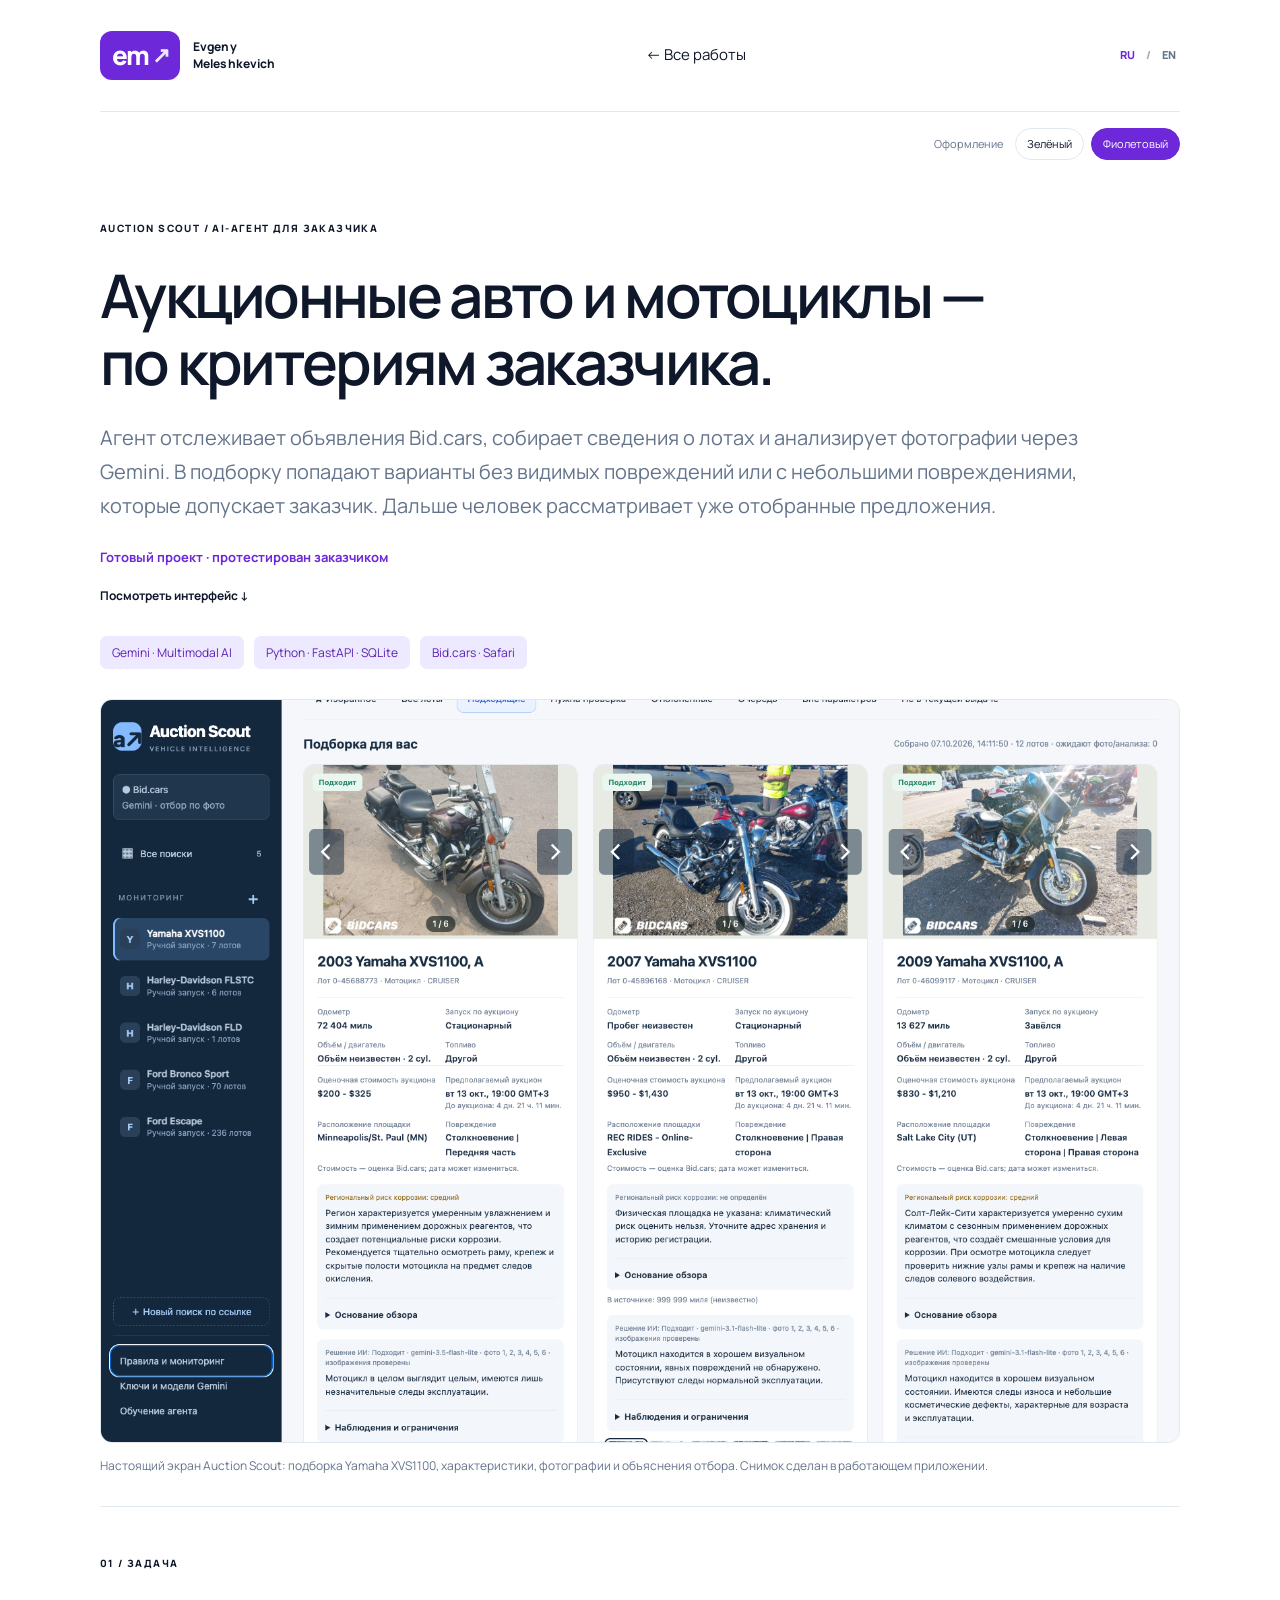
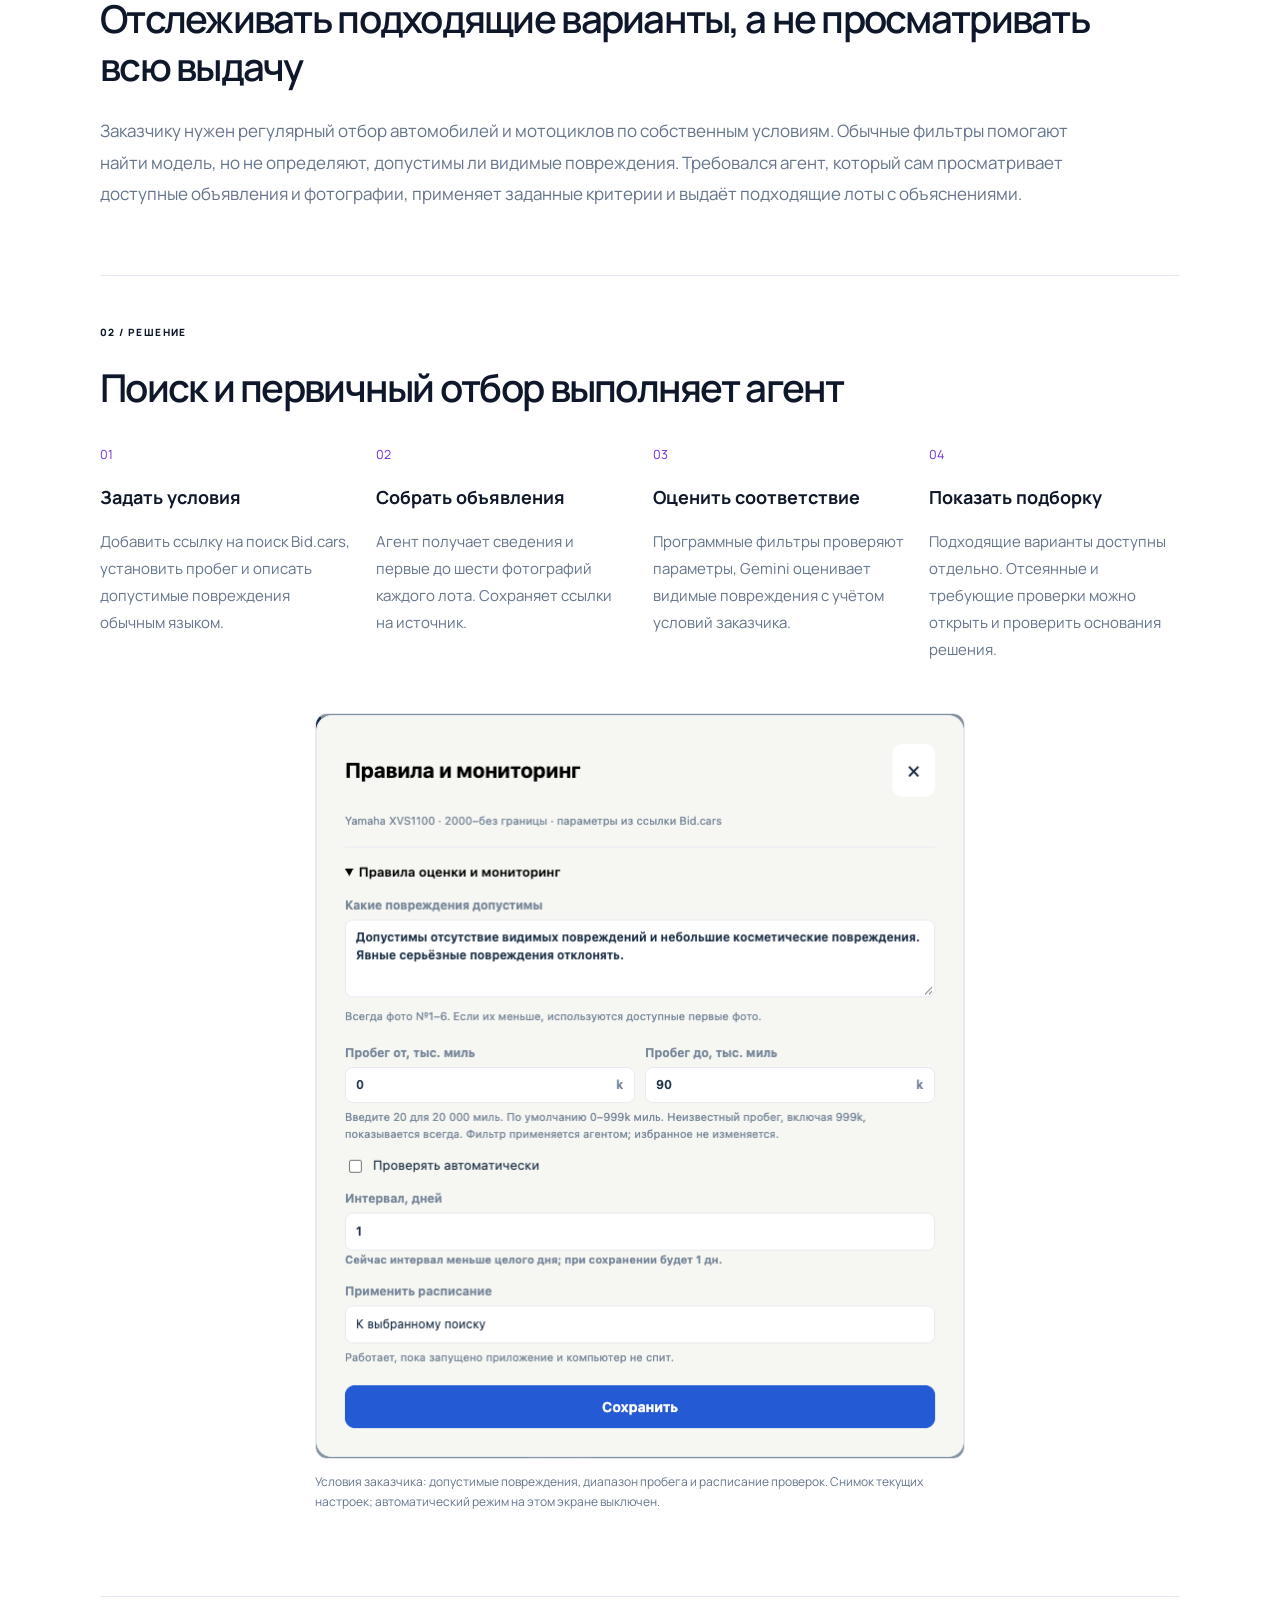
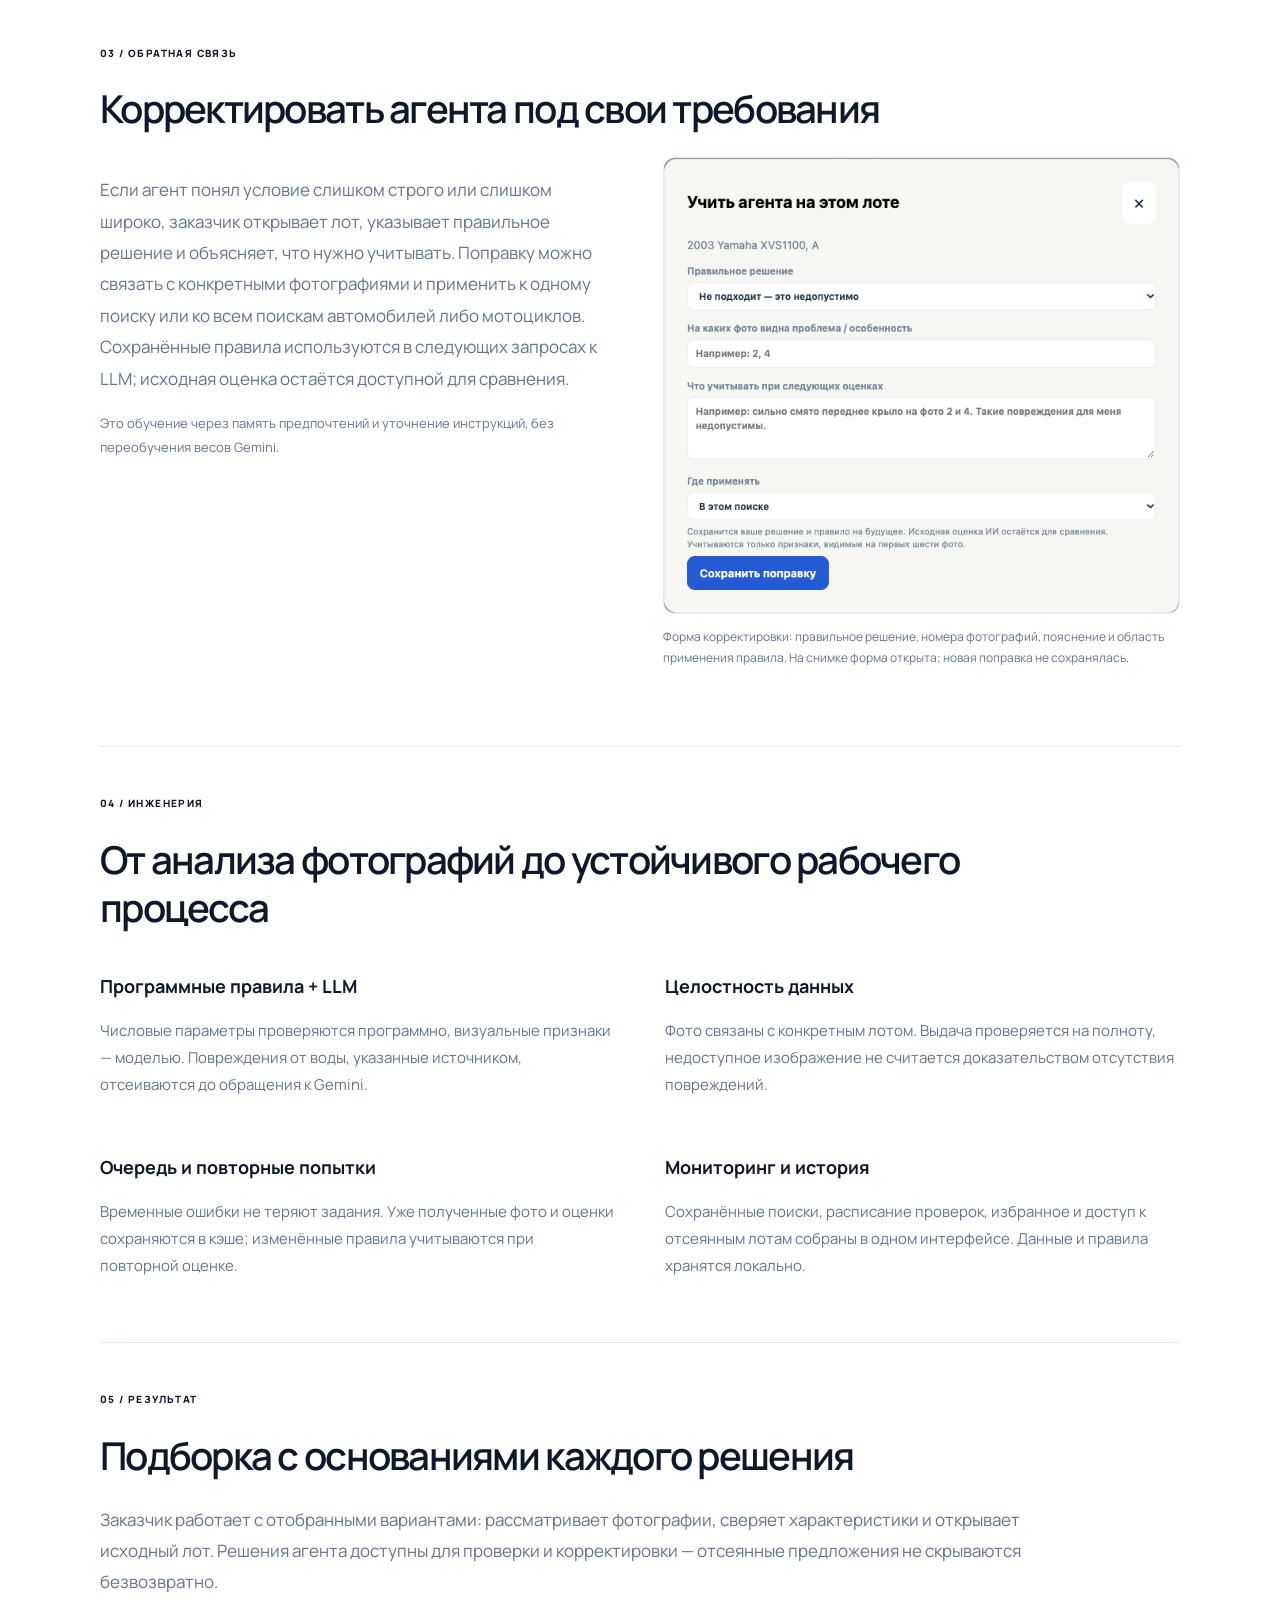
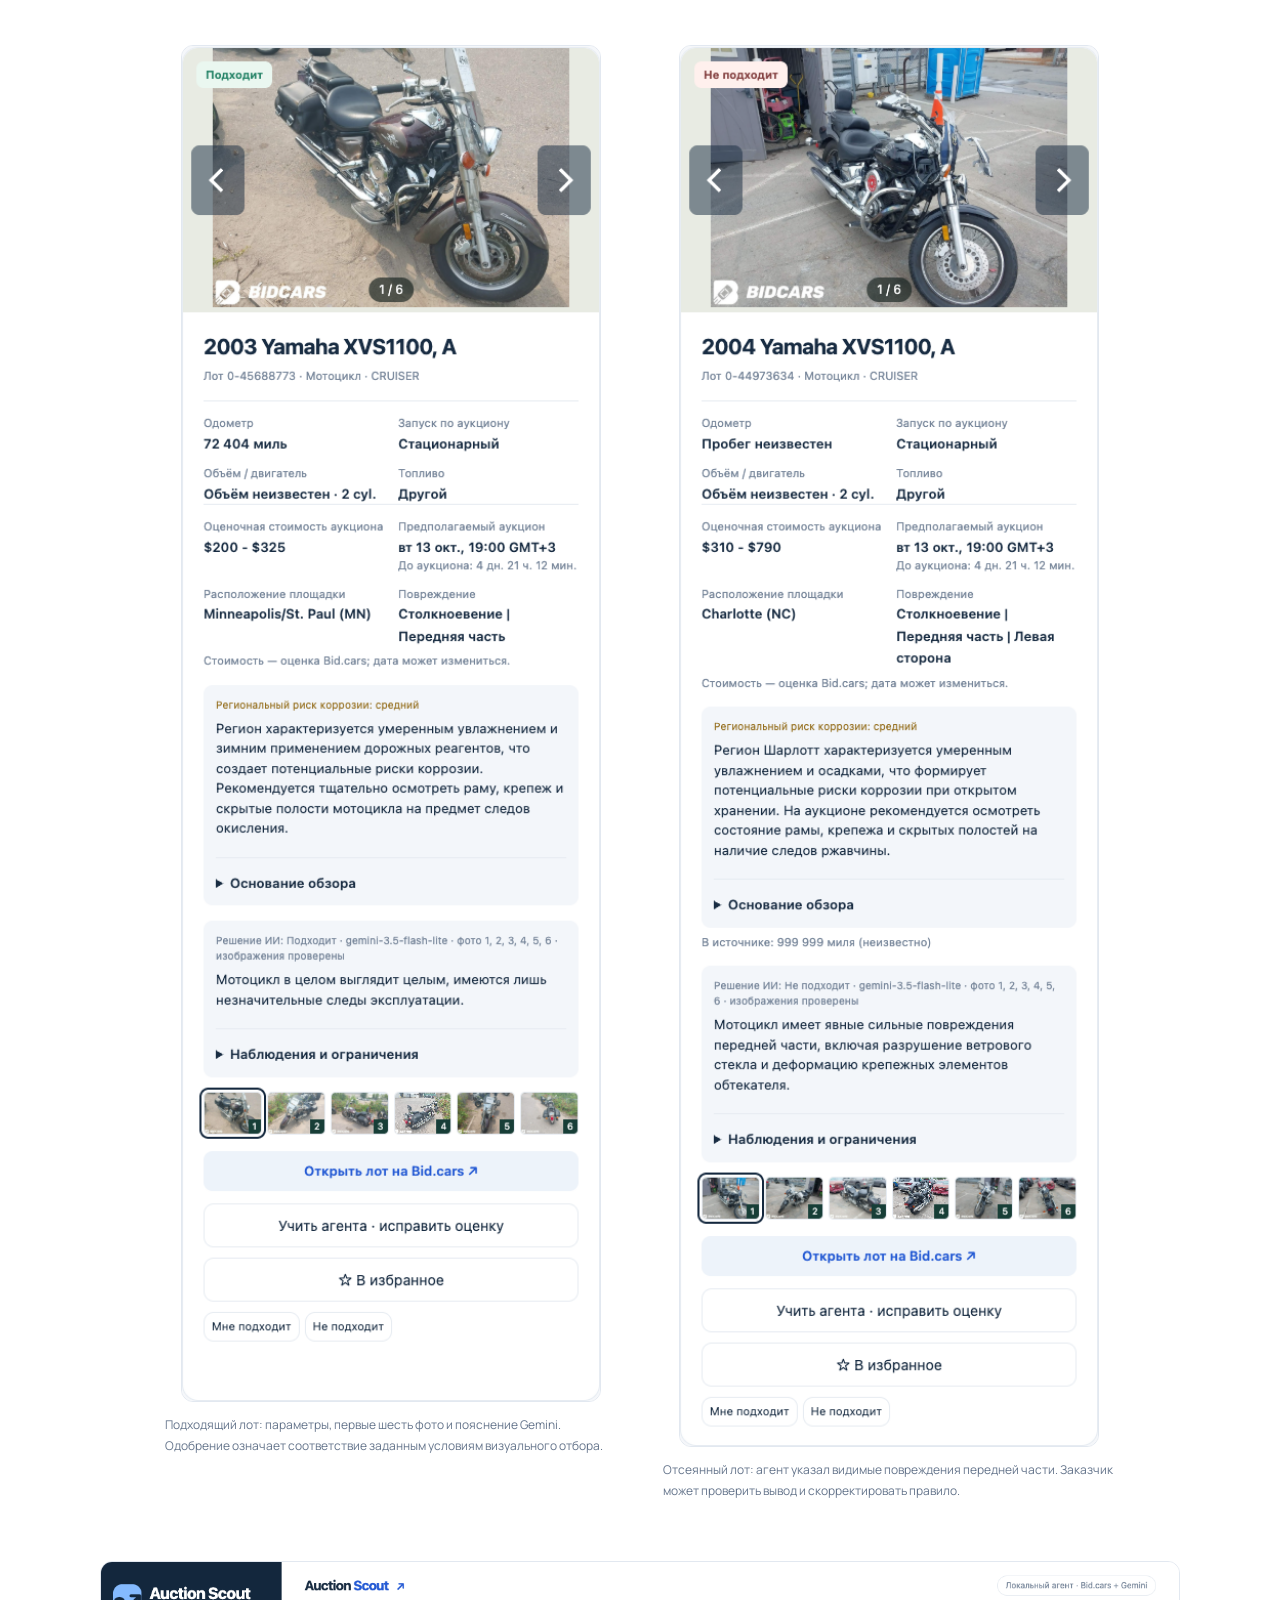
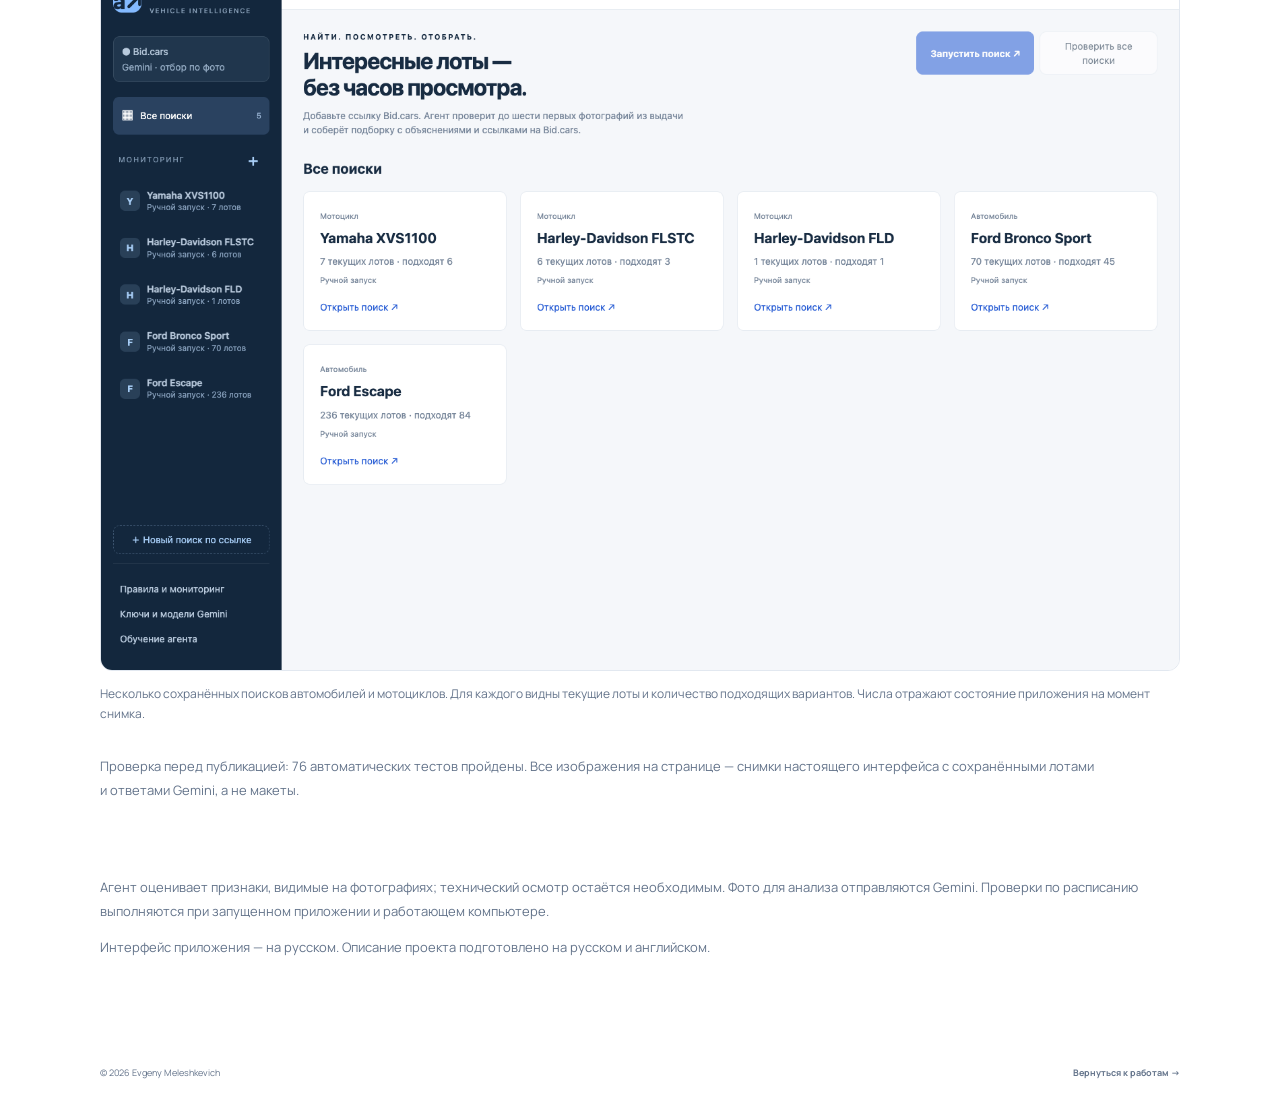
==== work/auction-scout/index.html @ 16633db1 "Add green/violet themes, narrower layout and edge-to-edge case viewer" ====
<!doctype html><html lang="ru"><head><meta charset="utf-8"><meta name="viewport" content="width=device-width,initial-scale=1"><title>Auction Scout — ИИ-отбор аукционных автомобилей</title><meta name="description" content="AI-агент для заказчика: сбор объявлений Bid.cars, отбор автомобилей и мотоциклов по фото и корректировка правил."><link rel="canonical" href="https://evgeny-meleshkevich.github.io/work/auction-scout/"><link rel="icon" href="../../assets/favicon.svg"><link rel="stylesheet" href="../../style.css"><link rel="stylesheet" href="auction.css"><link rel="stylesheet" href="../../image-viewer.css?v=20261010"><script src="auction.js" defer></script><script src="../../image-viewer.js?v=20261010" defer></script><link rel="stylesheet" href="../../themes.css?v=20261010"><script src="../../themes.js?v=20261010"></script></head><body><header class="header"><a class="brand" data-home href="../../#work"><span class="monogram">em<span>↗</span></span><span class="brand-name">Evgeny<br>Meleshkevich</span></a><a data-home data-t="back" href="../../#work">← Все работы</a><div class="languages"><button data-lang="ru" aria-pressed="true">RU</button><span>/</span><button data-lang="en" aria-pressed="false">EN</button></div></header><main class="wrap scout-main"><p class="eyebrow" data-t="kicker">AUCTION SCOUT / AI-АГЕНТ ДЛЯ ЗАКАЗЧИКА</p><h1 class="" data-t="title">Аукционные авто и мотоциклы — <br>по критериям заказчика.</h1><p class="scout-intro" data-t="intro">Агент отслеживает объявления Bid.cars, собирает сведения о лотах и анализирует фотографии через Gemini. В подборку попадают варианты без видимых повреждений или с небольшими повреждениями, которые допускает заказчик. Дальше человек рассматривает уже отобранные предложения.</p><p class="project-status" data-t="status">Готовый проект · протестирован заказчиком</p><a class="text-link" href="#solution" data-t="demo">Посмотреть интерфейс ↓</a><div class="scout-tags"><span>Gemini · Multimodal AI</span><span>Python · FastAPI · SQLite</span><span>Bid.cars · Safari</span></div><figure class="shot "><img src="assets/selection.png" alt="Auction Scout — selection" loading="lazy"><figcaption data-t="heroCaption">Настоящий экран Auction Scout: подборка Yamaha XVS1100, характеристики, фотографии и объяснения отбора. Снимок сделан в работающем приложении.</figcaption></figure><section class="case-section"><p class="eyebrow" data-t="taskLabel">01 / ЗАДАЧА</p><h2 class="" data-t="taskTitle">Отслеживать подходящие варианты, а не просматривать всю выдачу</h2><p class="" data-t="task">Заказчику нужен регулярный отбор автомобилей и мотоциклов по собственным условиям. Обычные фильтры помогают найти модель, но не определяют, допустимы ли видимые повреждения. Требовался агент, который сам просматривает доступные объявления и фотографии, применяет заданные критерии и выдаёт подходящие лоты с объяснениями.</p></section><section class="case-section" id="solution"><p class="eyebrow" data-t="solutionLabel">02 / РЕШЕНИЕ</p><h2 class="" data-t="solutionTitle">Поиск и первичный отбор выполняет агент</h2><div id="pipeline" class="scout-pipeline"></div><figure class="shot dialog-shot"><img src="assets/rules.png" alt="Auction Scout — rules" loading="lazy"><figcaption data-t="criteriaCaption">Условия заказчика: допустимые повреждения, диапазон пробега и расписание проверок. Снимок текущих настроек; автоматический режим на этом экране выключен.</figcaption></figure></section><section class="case-section"><p class="eyebrow" data-t="learningLabel">03 / ОБРАТНАЯ СВЯЗЬ</p><h2 class="" data-t="learningTitle">Корректировать агента под свои требования</h2><div class="learning-layout"><div><p class="" data-t="learning">Если агент понял условие слишком строго или слишком широко, заказчик открывает лот, указывает правильное решение и объясняет, что нужно учитывать. Поправку можно связать с конкретными фотографиями и применить к одному поиску или ко всем поискам автомобилей либо мотоциклов. Сохранённые правила используются в следующих запросах к LLM; исходная оценка остаётся доступной для сравнения.</p><p class="fineprint" data-t="learningNote">Это обучение через память предпочтений и уточнение инструкций, без переобучения весов Gemini.</p></div><figure class="shot "><img src="assets/correction.png" alt="Auction Scout — correction" loading="lazy"><figcaption data-t="correctionCaption">Форма корректировки: правильное решение, номера фотографий, пояснение и область применения правила. На снимке форма открыта; новая поправка не сохранялась.</figcaption></figure></div></section><section class="case-section"><p class="eyebrow" data-t="engineeringLabel">04 / ИНЖЕНЕРИЯ</p><h2 class="" data-t="engineeringTitle">От анализа фотографий до устойчивого рабочего процесса</h2><div id="engineering-grid" class="scout-engineering"></div></section><section class="case-section"><p class="eyebrow" data-t="resultLabel">05 / РЕЗУЛЬТАТ</p><h2 class="" data-t="resultTitle">Подборка с основаниями каждого решения</h2><p class="" data-t="result">Заказчик работает с отобранными вариантами: рассматривает фотографии, сверяет характеристики и открывает исходный лот. Решения агента доступны для проверки и корректировки — отсеянные предложения не скрываются безвозвратно.</p><div class="result-shots"><figure class="shot "><img src="assets/assessment.png" alt="Auction Scout — assessment" loading="lazy"><figcaption data-t="acceptedCaption">Подходящий лот: параметры, первые шесть фото и пояснение Gemini. Одобрение означает соответствие заданным условиям визуального отбора.</figcaption></figure><figure class="shot "><img src="assets/rejected.png" alt="Auction Scout — rejected" loading="lazy"><figcaption data-t="rejectedCaption">Отсеянный лот: агент указал видимые повреждения передней части. Заказчик может проверить вывод и скорректировать правило.</figcaption></figure></div><figure class="shot "><img src="assets/overview.png" alt="Auction Scout — overview" loading="lazy"><figcaption data-t="overviewCaption">Несколько сохранённых поисков автомобилей и мотоциклов. Для каждого видны текущие лоты и количество подходящих вариантов. Числа отражают состояние приложения на момент снимка.</figcaption></figure><p class="fineprint" data-t="proof">Проверка перед публикацией: 76 автоматических тестов пройдены. Все изображения на странице — снимки настоящего интерфейса с сохранёнными лотами и ответами Gemini, а не макеты.</p></section><p class="fineprint" data-t="notes">Агент оценивает признаки, видимые на фотографиях; технический осмотр остаётся необходимым. Фото для анализа отправляются Gemini. Проверки по расписанию выполняются при запущенном приложении и работающем компьютере.</p><p class="fineprint" data-t="uiNote">Интерфейс приложения — на русском. Описание проекта подготовлено на русском и английском.</p></main><footer class="wrap footer"><span>© 2026 Evgeny Meleshkevich</span><a data-home data-t="footer" href="../../#work">Вернуться к работам →</a></footer></body></html>
---- style.css ----
@import url('https://fonts.googleapis.com/css2?family=Manrope:wght@400;500;600;650;700;750;800&display=swap');

:root{
--paper:#f5f4ef;
--ink:#202a25;
--muted:#637069;
--green:#173f35;
--lime:#e0edb6;
--line:#dcded5;
--white:#fff;
--radius:18px}
*{
box-sizing:border-box}
html{
scroll-behavior:smooth;
scroll-padding-top:100px}
body{
margin:0;
background:var(--paper);
color:var(--ink);
font-family:Manrope,Arial,sans-serif;
font-size:15px;
line-height:1.65}
button,a{
-webkit-tap-highlight-color:transparent}
button{
font:inherit;
color:inherit;
cursor:pointer}
a{
color:inherit;
text-decoration:none}
button:focus-visible,a:focus-visible{
outline:3px solid #b78035;
outline-offset:5px}
button{
touch-action:manipulation}
.wrap{
width:min(1240px,calc(100% - 96px));
margin:auto}
.header{
width:min(1344px,calc(100% - 64px));
margin:auto;
display:flex;
align-items:center;
justify-content:space-between;
height:112px;
border-bottom:1px solid var(--line);
gap:30px}
.brand{
display:flex;
align-items:center;
gap:13px}
.monogram{
display:flex;
align-items:center;
gap:4px;
font-size:26px;
font-weight:800;
letter-spacing:-2px;
background:var(--green);
color:var(--paper);
padding:0 12px;
border-radius:12px;
height:49px}
.monogram span{
color:var(--lime);
font-size:22px}
.brand-name{
font-size:12px;
font-weight:750;
line-height:1.4;
letter-spacing:.01em}
nav{
display:flex;
gap:33px;
font-size:13px;
font-weight:650}
nav a:hover,.text-link:hover,.footer a:hover{
color:#39765c}
.header-actions{
display:flex;
align-items:center;
gap:25px}
.languages{
display:flex;
align-items:center;
gap:7px;
font-size:11px;
font-weight:800}
.languages button{
padding:7px 4px;
background:none;
border:none;
color:var(--muted)}
.languages button[aria-pressed=true]{
color:var(--green)}
.languages span{
color:#a1a89c}
.github-link{
font-weight:700;
font-size:12px}
.menu-button{
display:none;
border:1px solid var(--line);
background:transparent;
border-radius:8px;
width:40px;
height:40px}
.skip{
position:fixed;
left:16px;
top:-80px;
padding:10px 16px;
background:var(--green);
color:white;
z-index:20}
.skip:focus{
top:16px}
.hero{
display:grid;
grid-template-columns:1.23fr 1fr;
gap:70px;
padding-top:78px;
padding-bottom:78px;
align-items:center}
.eyebrow{
font-size:10px;
font-weight:800;
letter-spacing:.14em;
text-transform:uppercase;
margin:0 0 24px;
display:flex;
align-items:center;
gap:10px}
.dot{
height:7px;
width:7px;
background:var(--green);
border-radius:50%}
h1{
font-size:clamp(42px,4.1vw,61px);
letter-spacing:-.055em;
line-height:1.16;
font-weight:600;
margin:0 0 26px}
h1 em{
font-family:Georgia,serif;
font-weight:400;
letter-spacing:-.045em;
color:var(--green)}
.intro{
color:var(--muted);
font-size:16px;
max-width:520px;
line-height:1.8;
margin:0 0 28px}
.hero-actions{
display:flex;
align-items:center;
gap:24px}
.button{
display:inline-flex;
align-items:center;
justify-content:space-between;
gap:25px;
border-radius:9px;
padding:15px 20px;
font-size:12px;
font-weight:750;
line-height:1.4;
transition:transform .2s,background .2s}
.button.primary{
background:var(--green);
color:var(--paper)}
.button:hover{
transform:translateY(-2px);
background:#285646}
.button span:last-child{
font-size:20px}
.text-link{
font-size:12px;
font-weight:700}
.hero-note{
margin-top:45px;
display:flex;
align-items:center;
gap:12px;
font-size:10px;
color:var(--muted);
line-height:1.6}
.small-mark{
height:34px;
width:34px;
border:1px solid var(--line);
border-radius:50%;
display:grid;
place-items:center;
font-size:9px;
font-weight:800;
color:var(--green)}
.system-board{
border:1px solid #d6d9ce;
border-radius:23px;
background:#eeeee5;
overflow:hidden;
transform:rotate(1.5deg);
box-shadow:0 20px 45px -35px #263d3155}
.board-header,.board-footer{
display:flex;
justify-content:space-between;
align-items:center;
padding:20px 25px}
.board-header{
border-bottom:1px solid #dce0d1}
.board-header .eyebrow{
margin:0;
font-size:9px}
.board-index{
font-size:9px;
font-family:monospace;
color:var(--muted)}
.board-grid{
padding:24px 37px;
background-image:radial-gradient(#b8c2b1 1px,transparent 1px);
background-size:18px 18px;
display:flex;
flex-direction:column;
align-items:center}
.flow-node{
width:100%;
position:relative;
border:1px solid #cbd4c5;
border-radius:12px;
padding:19px;
background:#fafbf5;
display:flex;
flex-direction:column}
.flow-node strong{
font-size:13px}
.flow-node span:not(.node-number):not(.check-icon){
font-size:10px;
color:var(--muted);
display:block;
margin-top:3px}
.node-number{
font-family:monospace;
color:#8a9588;
font-size:9px;
position:absolute;
right:15px;
top:13px}
.document-stack{
position:absolute;
right:24px;
bottom:21px;
display:flex;
gap:4px}
.document-stack i{
width:16px;
height:23px;
border:1px solid #b2be9d;
background:#e8edda;
border-radius:3px;
transform:rotate(-10deg)}
.document-stack i:nth-child(2){
transform:rotate(3deg)}
.document-stack i:nth-child(3){
transform:rotate(12deg)}
.flow-connector{
font-size:24px;
line-height:1.7;
color:#9baa92}
.engine-node{
background:var(--green);
color:var(--white);
border-radius:12px;
width:100%;
padding:22px;
box-shadow:0 8px 18px -12px var(--green)}
.engine-title{
display:flex;
align-items:center;
gap:12px;
font-size:14px}
.engine-icon{
font-size:26px;
color:var(--lime);
line-height:1}
.engine-options{
display:flex;
gap:7px;
margin-top:17px;
flex-wrap:wrap}
.engine-options span{
font-size:9px;
border:1px solid #537264;
border-radius:5px;
padding:4px 10px;
color:#dbe6cc}
.output-node{
display:flex;
flex-direction:row;
gap:12px;
align-items:center;
background:var(--lime);
border-color:#c7d7a0}
.check-icon{
width:28px;
height:28px;
border:1px solid #91aa68;
border-radius:50%;
display:grid;
place-items:center;
color:var(--green);
font-size:15px}
.board-footer{
justify-content:flex-start;
gap:8px;
font-size:9px;
color:var(--muted);
padding:16px 25px}
.pulse{
height:5px;
width:5px;
border-radius:50%;
background:#7c9862}
.principle-strip{
border-top:1px solid var(--line);
border-bottom:1px solid var(--line)}
.strip-inner{
display:flex;
justify-content:space-between;
align-items:center;
gap:20px;
padding-top:20px;
padding-bottom:20px;
font-size:11px;
font-weight:650;
color:var(--muted)}
.star{
font-size:20px;
color:#a1af91}
.section{
padding-top:85px;
padding-bottom:85px}
.section-heading{
display:flex;
align-items:flex-end;
justify-content:space-between;
gap:70px;
margin-bottom:38px}
.section-heading .eyebrow{
margin-bottom:16px}
h2{
font-size:clamp(29px,3vw,41px);
letter-spacing:-.045em;
font-weight:600;
line-height:1.25;
margin:0}
.section-intro{
max-width:340px;
font-size:13px;
color:var(--muted);
margin:0;
line-height:1.85}
.category-grid{
display:grid;
grid-template-columns:repeat(3,1fr);
gap:14px}
.category-card{
border:1px solid var(--line);
background:transparent;
text-align:left;
border-radius:var(--radius);
padding:24px;
min-height:244px;
display:flex;
flex-direction:column;
transition:background .2s,transform .2s,border-color .2s}
.category-card:hover{
background:#fff;
transform:translateY(-3px);
border-color:#96ad99}
.category-top{
display:flex;
align-items:center;
justify-content:space-between}
.category-number{
font-family:monospace;
font-size:10px;
color:#7d8a7f}
.category-icon{
width:36px;
height:36px;
background:#e8ebe0;
border-radius:9px;
display:grid;
place-items:center;
color:var(--green)}
.category-icon svg{
width:20px;
height:20px}
.category-card h3{
font-size:18px;
line-height:1.4;
letter-spacing:-.025em;
margin:17px 0 9px;
font-weight:650}
.category-card p{
font-size:12px;
color:var(--muted);
margin:0;
line-height:1.8}
.category-bottom{
margin-top:auto;
padding-top:18px;
display:flex;
align-items:center;
justify-content:space-between;
font-size:9px;
color:var(--muted)}
.category-bottom span:last-child{
font-size:21px;
color:var(--green)}
.category-note{
border:none;
background:var(--green);
color:white;
cursor:default}
.category-note:hover{
background:var(--green);
transform:none}
.category-note .category-number{
color:var(--lime)}
.category-note h3{
font-size:23px;
line-height:1.35;
font-weight:500}
.category-note p{
color:#c3d1c6}
.category-note .category-bottom{
color:var(--lime)}
.work-section{
background:#eaece3;
border-block:1px solid var(--line)}
.filters{
display:flex;
gap:8px;
flex-wrap:wrap;
margin-bottom:25px}
.filter{
border:1px solid #cdd3c6;
border-radius:7px;
background:transparent;
padding:9px 14px;
font-size:10px;
font-weight:650}
.filter[aria-pressed=true]{
background:var(--green);
color:white;
border-color:var(--green)}
.filter:hover{
border-color:var(--green)}
.empty-state{
border:1px dashed #bdc7b5;
display:flex;
align-items:center;
padding:26px;
gap:20px;
border-radius:14px}
.empty-symbol{
width:45px;
height:45px;
flex-shrink:0;
background:#dde3d4;
border-radius:12px;
font-size:25px;
display:grid;
place-items:center;
color:var(--green)}
.empty-state h3{
font-size:15px;
font-weight:650;
margin:0 0 4px}
.empty-state p{
font-size:11px;
color:var(--muted);
margin:0}
.empty-label{
margin-left:auto;
font-size:8px;
letter-spacing:.1em;
color:var(--muted);
white-space:nowrap}
.format-heading{
display:flex;
justify-content:space-between;
align-items:center;
gap:25px;
margin:43px 0 17px}
.format-heading h3{
margin:0;
font-size:14px;
font-weight:650}
.format-heading>span{
font-size:10px;
color:var(--muted)}
.format-grid{
display:grid;
grid-template-columns:1.25fr 1fr 1fr;
gap:16px}
.format-card{
padding:0;
border:1px solid #d0d6c8;
border-radius:16px;
text-align:left;
overflow:hidden;
background:#f8f9f3;
transition:transform .2s,box-shadow .2s;
display:flex;
flex-direction:column}
.format-card:hover{
transform:translateY(-4px);
box-shadow:0 10px 24px -15px #173f3555}
.sample-visual{
height:185px;
position:relative;
overflow:hidden;
display:flex;
align-items:center;
justify-content:center;
gap:15px}
.visual-label{
position:absolute;
bottom:10px;
left:15px;
font-size:7px;
letter-spacing:.12em;
color:#687c62}
.case-visual{
background:#dae3cc;
padding:25px 25px 31px;
gap:0}
.mini-sidebar{
width:36px;
height:100%;
background:#21493d;
border-radius:7px 0 0 7px;
padding:15px 9px;
display:flex;
flex-direction:column;
gap:10px}
.mini-sidebar i{
width:100%;
height:4px;
background:#608371;
border-radius:3px}
.mini-sidebar i:first-child{
background:#c8d9a0;
width:12px;
height:12px;
margin-bottom:8px}
.mini-main{
height:100%;
width:78%;
background:#f8faf3;
padding:15px;
border-radius:0 7px 7px 0}
.mini-title{
height:6px;
width:50%;
background:#becbb1;
border-radius:3px}
.mini-stats{
display:flex;
gap:7px;
margin:13px 0}
.mini-stats i{
height:25px;
width:33%;
background:#e4ebd8;
border-radius:4px}
.mini-chart{
display:flex;
align-items:flex-end;
gap:6px;
height:38px}
.mini-chart i{
background:#779663;
width:12%;
height:50%;
border-radius:2px 2px 0 0}
.mini-chart i:nth-child(2n){
height:65%}
.mini-chart i:nth-child(3n){
height:88%}
.mini-chart i:last-child{
height:100%;
background:var(--green)}
.integration-visual{
background:#e1e6e3}
.connector-box{
width:60px;
height:60px;
border:1px solid #aabcae;
background:#f9fbf7;
border-radius:14px;
display:grid;
place-items:center;
font-size:13px;
font-weight:800;
box-shadow:0 8px 16px -12px #173f3577}
.connector-box.final{
background:var(--green);
color:var(--lime);
font-size:30px;
border:none}
.connector-arrow{
font-size:22px;
color:#8b9e82}
.utility-visual{
background:#eee6d8;
gap:10px}
.file-icons{
display:flex;
gap:4px;
color:#8f9479;
font-size:35px;
line-height:1}
.utility-check{
width:46px;
height:46px;
border-radius:50%;
background:#d2dab8;
display:grid;
place-items:center;
font-size:24px;
color:var(--green)}
.format-content{
padding:22px;
flex:1}
.meta{
display:flex;
justify-content:space-between;
font-size:8px;
font-weight:750;
letter-spacing:.1em;
color:var(--muted)}
.format-content h4{
display:flex;
justify-content:space-between;
gap:10px;
font-size:16px;
font-weight:650;
line-height:1.45;
letter-spacing:-.02em;
margin:13px 0 9px}
.format-content h4>span:last-child{
font-weight:400;
font-size:20px}
.format-content p{
font-size:11px;
color:var(--muted);
margin:0 0 17px;
line-height:1.8}
.preview-link{
font-size:10px;
font-weight:700;
color:var(--green)}
.approach{
display:grid;
grid-template-columns:1fr 1fr;
gap:130px}
.approach-intro>p:not(.eyebrow){
font-size:13px;
color:var(--muted);
margin-top:24px;
line-height:1.9}
.method-note{
display:flex;
gap:12px;
border-top:1px solid var(--line);
margin-top:28px;
padding-top:20px;
font-size:11px;
color:var(--muted)}
.method-note>span{
font-size:24px;
color:var(--green)}
.method-note p{
margin:0;
max-width:360px}
.steps{
list-style:none;
margin:0;
padding:0}
.steps li{
display:flex;
gap:22px;
border-bottom:1px solid var(--line);
padding:23px 0}
.steps li:first-child{
padding-top:0}
.steps li>span{
font-family:monospace;
font-size:10px;
color:#87927c;
margin-top:5px}
.steps h3{
margin:0 0 7px;
font-size:15px;
font-weight:650}
.steps p{
margin:0;
font-size:12px;
color:var(--muted);
line-height:1.8}
.contact{
background:var(--green);
color:var(--paper);
border-radius:20px;
padding:44px 48px;
display:flex;
align-items:center;
justify-content:space-between;
gap:40px}
.contact .eyebrow{
color:var(--lime);
margin-bottom:17px;
font-size:9px}
.contact h2{
font-size:35px}
.contact p:not(.eyebrow){
font-size:12px;
max-width:500px;
color:#c3d2c6;
margin:20px 0 0}
.contact .button.primary{
background:var(--lime);
color:var(--green);
flex-shrink:0}
.contact .button:hover{
background:#ecf5d2}
.footer{
display:flex;
justify-content:space-between;
gap:20px;
padding-top:33px;
padding-bottom:35px;
font-size:9px;
color:var(--muted)}
.footer a{
font-weight:700}
dialog{
border:1px solid var(--line);
border-radius:20px;
background:var(--paper);
padding:30px;
width:min(650px,calc(100% - 32px));
max-height:85vh;
overflow:auto;
color:var(--ink);
box-shadow:0 30px 100px #0003}
dialog::backdrop{
background:#142a23aa;
backdrop-filter:blur(5px)}
.dialog-header{
display:flex;
justify-content:space-between;
align-items:center;
gap:15px;
margin-bottom:22px}
.dialog-header .eyebrow{
margin:0;
font-size:9px}
.dialog-header button{
background:transparent;
border:1px solid var(--line);
border-radius:7px;
width:35px;
height:35px}
.dialog-header+h2{
font-size:28px}
#dialog-description{
font-size:13px;
color:var(--muted)}
#dialog-steps{
list-style:none;
counter-reset:case;
padding:0;
margin:25px 0}
#dialog-steps li{
counter-increment:case;
border-top:1px solid var(--line);
padding:12px 0;
display:grid;
grid-template-columns:25px 1fr;
gap:10px;
font-size:12px}
#dialog-steps li:before{
content:counter(case,decimal-leading-zero);
color:#839076;
font-size:10px;
font-family:monospace;
padding-top:2px}
#dialog-steps strong{
display:block;
color:var(--green);
margin-bottom:3px}
#dialog-steps p{
margin:0;
color:var(--muted)}
.dialog-footnote{
border-top:1px solid var(--line);
padding-top:14px;
font-size:10px;
color:var(--muted)}
.project-list{
display:grid;
grid-template-columns:repeat(3,1fr);
gap:16px}
.project-list:empty{
display:none}
.project-card{
border:1px solid var(--line);
border-radius:16px;
overflow:hidden;
background:var(--paper)}
.project-card img{
width:100%;
aspect-ratio:16/10;
object-fit:cover;
display:block}
.project-card-content{
padding:22px}
.project-card h3{
font-size:18px;
margin:10px 0}
.project-card p{
font-size:12px;
color:var(--muted)}
.project-tags{
display:flex;
gap:6px;
flex-wrap:wrap;
font-size:9px}
.project-tags span{
background:#e5eadc;
border-radius:4px;
padding:3px 6px}
[hidden]{
display:none!important}

@media(min-width:1550px){
.hero{
padding-block:95px;
gap:110px}
h1{
font-size:66px}
.system-board{
max-width:480px;
justify-self:end;
width:100%}
}
@media(max-width:1050px){
.wrap{
width:calc(100% - 64px)}
.hero{
gap:35px;
padding-block:60px}
h1{
font-size:43px}
.hero-actions{
gap:15px;
flex-wrap:wrap}
.intro{
font-size:14px}
.category-grid{
grid-template-columns:repeat(2,1fr)}
.approach{
gap:60px}
.board-grid{
padding:20px}
.format-content{
padding:17px}
.format-content h4{
font-size:14px}
.header{
gap:20px}
nav{
gap:20px}
}
@media(max-width:760px){
.header{
height:84px;
width:calc(100% - 40px);
position:relative}
.brand-name{
font-size:10px}
.monogram{
height:40px;
font-size:22px;
border-radius:9px;
padding:0 9px}
.monogram span{
font-size:17px}
.header-actions{
gap:12px}
.github-link{
display:none}
.menu-button{
display:block}
nav{
display:none;
position:absolute;
top:77px;
left:0;
right:0;
background:var(--paper);
padding:20px;
border:1px solid var(--line);
border-radius:12px;
z-index:5;
box-shadow:0 12px 25px #0001}
nav.open{
display:flex;
flex-direction:column}
.wrap{
width:calc(100% - 40px)}
.hero{
grid-template-columns:1fr;
gap:38px;
padding-top:46px;
padding-bottom:48px}
h1{
font-size:clamp(34px,7.3vw,52px)}
.hero .eyebrow{
font-size:8px;
margin-bottom:20px}
.intro{
font-size:14px;
max-width:550px}
.hero-note{
margin-top:26px}
.system-board{
transform:none;
width:100%;
max-width:500px;
justify-self:center}
.board-grid{
padding:20px 27px}
.board-header .eyebrow{
margin:0}
.strip-inner{
gap:8px;
flex-wrap:wrap;
justify-content:center;
font-size:9px;
padding-block:14px}
.star{
font-size:14px}
.strip-inner span:last-child{
display:none}
.strip-inner .star:last-of-type{
display:none}
.section{
padding-block:52px}
.section-heading{
display:block;
margin-bottom:26px}
.section-intro{
max-width:550px;
margin-top:18px;
font-size:12px}
.section-heading .eyebrow{
font-size:9px}
.category-grid{
gap:10px}
.category-card{
padding:17px;
min-height:238px}
.category-card h3{
font-size:15px}
.category-card p{
font-size:11px}
.category-bottom{
font-size:8px}
.category-icon{
width:31px;
height:31px}
.category-note h3{
font-size:20px}
.filter{
font-size:9px;
padding:8px 11px}
.empty-state{
padding:20px;
gap:13px;
align-items:flex-start}
.empty-state h3{
font-size:13px}
.empty-state p{
font-size:11px}
.empty-label{
display:none}
.empty-symbol{
width:34px;
height:34px;
font-size:20px}
.format-heading{
align-items:flex-start;
flex-direction:column;
gap:6px;
margin-top:30px}
.format-grid{
grid-template-columns:1fr}
.format-card{
display:grid;
grid-template-columns:125px 1fr}
.sample-visual{
height:100%;
min-height:176px;
gap:7px}
.case-visual{
padding:20px 12px 30px;
gap:0}
.mini-sidebar{
width:20px;
padding:10px 5px}
.mini-main{
width:65%;
padding:10px 6px}
.mini-stats{
gap:3px}
.mini-stats i{
height:20px}
.mini-chart{
gap:2px}
.connector-box{
width:37px;
height:37px;
border-radius:9px;
font-size:9px}
.connector-box.final{
font-size:20px}
.connector-arrow{
font-size:17px}
.file-icons{
font-size:20px;
gap:0}
.utility-check{
width:25px;
height:25px;
font-size:17px}
.visual-label{
font-size:5px;
left:8px;
right:8px;
bottom:10px}
.format-content{
padding:17px}
.format-content h4{
font-size:15px}
.meta{
font-size:7px}
.format-content p{
font-size:11px;
margin-bottom:11px}
.preview-link{
font-size:9px}
.approach{
grid-template-columns:1fr;
gap:30px}
.approach h2{
font-size:32px}
.contact{
padding:30px 25px;
flex-direction:column;
align-items:flex-start;
gap:25px}
.contact h2{
font-size:28px}
.footer{
flex-wrap:wrap;
font-size:8px}
.footer>span:nth-child(2){
display:none}
.project-list{
grid-template-columns:1fr}
.dialog-header .eyebrow{
font-size:7px}
dialog{
padding:22px}
#dialog-title{
font-size:25px}
}

@media(max-width:360px){
.category-grid{
grid-template-columns:1fr}
.format-card{
grid-template-columns:100px 1fr}
.hero-actions{
align-items:flex-start;
flex-direction:column}
.strip-inner{
font-size:8px}
.header-actions{
gap:5px}
}

@media(prefers-reduced-motion:reduce){
html{
scroll-behavior:auto}
*,*:before,*:after{
transition:none!important;
animation:none!important}
}


/* Work-first portfolio: compact introduction, projects before biography. */
.work-hero{display:block;padding-top:56px;padding-bottom:30px;min-height:0}
.work-hero h1{font-size:clamp(36px,5vw,64px);line-height:1.12;margin:20px 0 16px;letter-spacing:-.04em}
.work-hero .intro{max-width:740px;margin:0;font-size:18px}
#work .section{padding-top:44px;padding-bottom:64px}
#work .section-heading{margin-bottom:26px}
#work h2{font-size:clamp(28px,3vw,42px)}
.about-section{padding-top:64px;padding-bottom:64px}
.about-section h2{font-size:clamp(28px,3vw,40px);max-width:850px}
.about-lead{max-width:900px;font-size:18px;line-height:1.7;color:var(--muted)}
.about-subtitle{font-size:13px;text-transform:uppercase;letter-spacing:.1em;margin:32px 0 20px}
.about-grid{display:grid;grid-template-columns:1fr 1fr;gap:28px 44px}
.about-grid article{border-top:1px solid var(--line);padding-top:20px}
.about-grid h3{font-size:18px;line-height:1.4;margin:0 0 10px}
.about-grid p{font-size:15px;line-height:1.7;margin:0;color:var(--muted)}
.competencies{margin-top:32px;padding-top:24px;border-top:1px solid var(--line)}
.competencies h3{font-size:14px}.competencies p{font-size:14px;line-height:1.9;max-width:900px}
@media(max-width:700px){.work-hero{padding-top:32px;padding-bottom:20px}.work-hero .intro,.about-lead{font-size:16px}.about-grid{grid-template-columns:1fr;gap:24px}#work .section{padding-top:28px}.about-section{padding-top:40px;padding-bottom:40px}}
---- work/auction-scout/auction.css ----
.scout-main{padding-top:60px;padding-bottom:60px}.scout-main h1{font-size:clamp(34px,4.7vw,66px);line-height:1.12;letter-spacing:-.045em;max-width:1100px;margin:25px 0}.scout-intro{max-width:1000px;font-size:20px;line-height:1.7;color:var(--muted)}.project-status{font-size:13px;font-weight:700;color:var(--green);margin:24px 0 14px}.scout-tags{display:flex;gap:10px;flex-wrap:wrap;margin:28px 0}.scout-tags span{font-size:12px;background:#e7ebe1;padding:7px 12px;border-radius:7px}.shot{margin:30px 0}.shot img{display:block;width:100%;height:auto;border:1px solid var(--line);border-radius:12px}.shot figcaption{font-size:12px;line-height:1.7;color:var(--muted);margin-top:13px}.case-section{padding:48px 0;border-top:1px solid var(--line)}.case-section h2{font-size:clamp(26px,3vw,40px);line-height:1.25;max-width:1000px;margin:15px 0 24px}.case-section>p:not(.eyebrow){max-width:1000px;font-size:17px;line-height:1.85;color:var(--muted)}.scout-pipeline{display:grid;grid-template-columns:repeat(4,1fr);gap:25px;margin:30px 0}.scout-pipeline small{color:var(--green)}.scout-pipeline h3,.scout-engineering h3{font-size:18px;line-height:1.4}.scout-pipeline p,.scout-engineering p{font-size:15px;line-height:1.8;color:var(--muted)}.dialog-shot{max-width:650px;margin:35px auto}.learning-layout{display:grid;grid-template-columns:1fr 1fr;gap:45px;align-items:start}.learning-layout p{font-size:17px;line-height:1.85;color:var(--muted)}.learning-layout .shot{margin-top:0}.scout-engineering{display:grid;grid-template-columns:1fr 1fr;gap:24px 50px}.result-shots{display:grid;grid-template-columns:1fr 1fr;gap:45px;max-width:950px;margin:auto}.result-shots .shot img{max-width:420px;margin:auto}.fineprint{font-size:13px!important;line-height:1.8;color:var(--muted)}@media(max-width:760px){.scout-main{padding-top:35px}.scout-intro{font-size:17px}.scout-pipeline{grid-template-columns:1fr 1fr}.learning-layout,.scout-engineering{grid-template-columns:1fr;gap:22px}.result-shots{gap:18px}.case-section{padding:35px 0}.header>a[data-home]:not(.brand){font-size:11px}}@media(max-width:480px){.scout-pipeline,.result-shots{grid-template-columns:1fr}}
---- image-viewer.css ----
.viewable-image{cursor:zoom-in}.viewable-image:focus-visible{outline:3px solid #173f35;outline-offset:4px}.image-viewer{position:fixed;inset:0;width:calc(100vw - 48px);height:calc(100dvh - 48px);max-width:1600px;max-height:none;padding:0;margin:auto;border:1px solid #526b5c;border-radius:16px;background:#101e18;color:#eef2e9;overflow:hidden;box-shadow:0 20px 100px #0008}.image-viewer::backdrop{background:#07120dde;backdrop-filter:blur(8px)}.iv-panel{height:100%;display:flex;flex-direction:column}.iv-toolbar{display:flex;align-items:center;gap:10px;padding:13px 18px;border-bottom:1px solid #364c40;flex-shrink:0}.iv-toolbar button{background:#203c2e;border:1px solid #506456;border-radius:8px;color:white;padding:9px 13px;font:inherit;cursor:pointer;min-width:40px}.iv-toolbar button:hover{background:#365c43}.iv-toolbar button:focus-visible{outline:2px solid #e0edb6;outline-offset:2px}.iv-toolbar button:disabled{opacity:.4;cursor:default}.iv-toolbar [data-iv=close]{background:#e0edb6;color:#173f35;font-weight:700}.iv-counter,.iv-zoom{font-size:12px;min-width:45px;text-align:center;font-variant-numeric:tabular-nums}.iv-spacer{flex:1}.iv-stage{position:relative;flex:1;min-height:0;overflow:hidden;touch-action:none;cursor:grab}.iv-stage:active{cursor:grabbing}.iv-image{position:absolute;left:50%;top:50%;max-width:none;max-height:none;object-fit:contain;user-select:none}.iv-caption{padding:13px 25px 0;margin:0;font-size:13px;line-height:1.6;flex-shrink:0}.iv-help{padding:7px 25px 15px;margin:0;font-size:11px;color:#bdcdbd;flex-shrink:0}.comparison-open{display:flex;gap:12px;flex-wrap:wrap;margin-top:16px}.comparison-open button{border:1px solid var(--line);background:transparent;border-radius:9px;padding:10px 14px;color:var(--green);font:inherit;font-size:12px;cursor:pointer}@media(max-width:600px){.image-viewer{width:100vw;height:100dvh;border-radius:0;border:0}.iv-toolbar{padding:10px 8px;gap:5px}.iv-toolbar button{padding:8px;min-width:32px;font-size:12px}.iv-counter,.iv-zoom{min-width:35px;font-size:10px}.iv-caption{padding:12px 15px 0;font-size:12px}.iv-help{padding:6px 15px 13px;font-size:10px}}

/* Edge-to-edge viewer: controls float over the image, without a frame. */
.image-viewer{width:100vw;height:100dvh;max-width:none;max-height:none;inset:0;margin:0;border:0;border-radius:0;box-shadow:none;background:#080a0c}
.iv-panel{position:relative}.iv-stage{position:absolute;inset:0;width:100%;height:100%}
.iv-toolbar{position:absolute;z-index:2;top:12px;left:12px;right:12px;border:0;background:transparent;padding:0;pointer-events:none}
.iv-toolbar>*{pointer-events:auto}.iv-toolbar button{background:#171a20d9;border:0;box-shadow:0 2px 8px #0003}.iv-counter,.iv-zoom{color:#fff;background:#171a20d9;border-radius:6px;padding:5px}
.iv-toolbar [data-iv=close]{background:#171a20e8;color:white}.iv-caption,.iv-help{display:none}
@media(max-width:600px){.iv-toolbar{top:8px;left:8px;right:8px;gap:4px}.iv-toolbar button{min-width:30px}}
---- themes.css ----
/* A narrower shared layout; both palettes use identical content and geometry. */
.wrap{width:min(1080px,calc(100% - 64px))}.header{width:min(1080px,calc(100% - 64px))}
.theme-switch{display:flex;align-items:center;justify-content:flex-end;gap:7px;padding-top:16px;font-size:11px}.theme-label{color:var(--muted);margin-right:5px}.theme-switch button{font:inherit;padding:6px 11px;border:1px solid var(--line);border-radius:20px;background:transparent;cursor:pointer;color:var(--ink)}.theme-switch button[aria-pressed=true]{background:var(--green);color:white;border-color:var(--green)}
:root[data-theme=violet]{--paper:#fff;--ink:#0f172a;--muted:#64748b;--green:#6d28d9;--lime:#ede9fe;--line:#e2e8f0;--white:#fff}
[data-theme=violet] .work-section{background:#fff}[data-theme=violet] .project-card{background:#f8fafc}[data-theme=violet] .project-card:hover{border-color:#c4b5fd;background:#f1f5f9}[data-theme=violet] .filter{border-color:#e2e8f0}[data-theme=violet] .filter[aria-pressed=true]{border-color:var(--green)}[data-theme=violet] .project-tags span,[data-theme=violet] .scout-tags span,[data-theme=violet] .gpu-tags span{background:#ede9fe;color:#5b21b6}[data-theme=violet] .contactCopy{color:#ede9fe}[data-theme=violet] .contact p{color:#ede9fe}[data-theme=violet] .button.primary:hover{background:#5b21b6}[data-theme=violet] .contact .button{background:#ede9fe;color:#5b21b6}
.project-card img{cursor:pointer}
@media(max-width:600px){.wrap,.header{width:calc(100% - 36px)}.theme-switch{padding-top:12px;font-size:10px}}
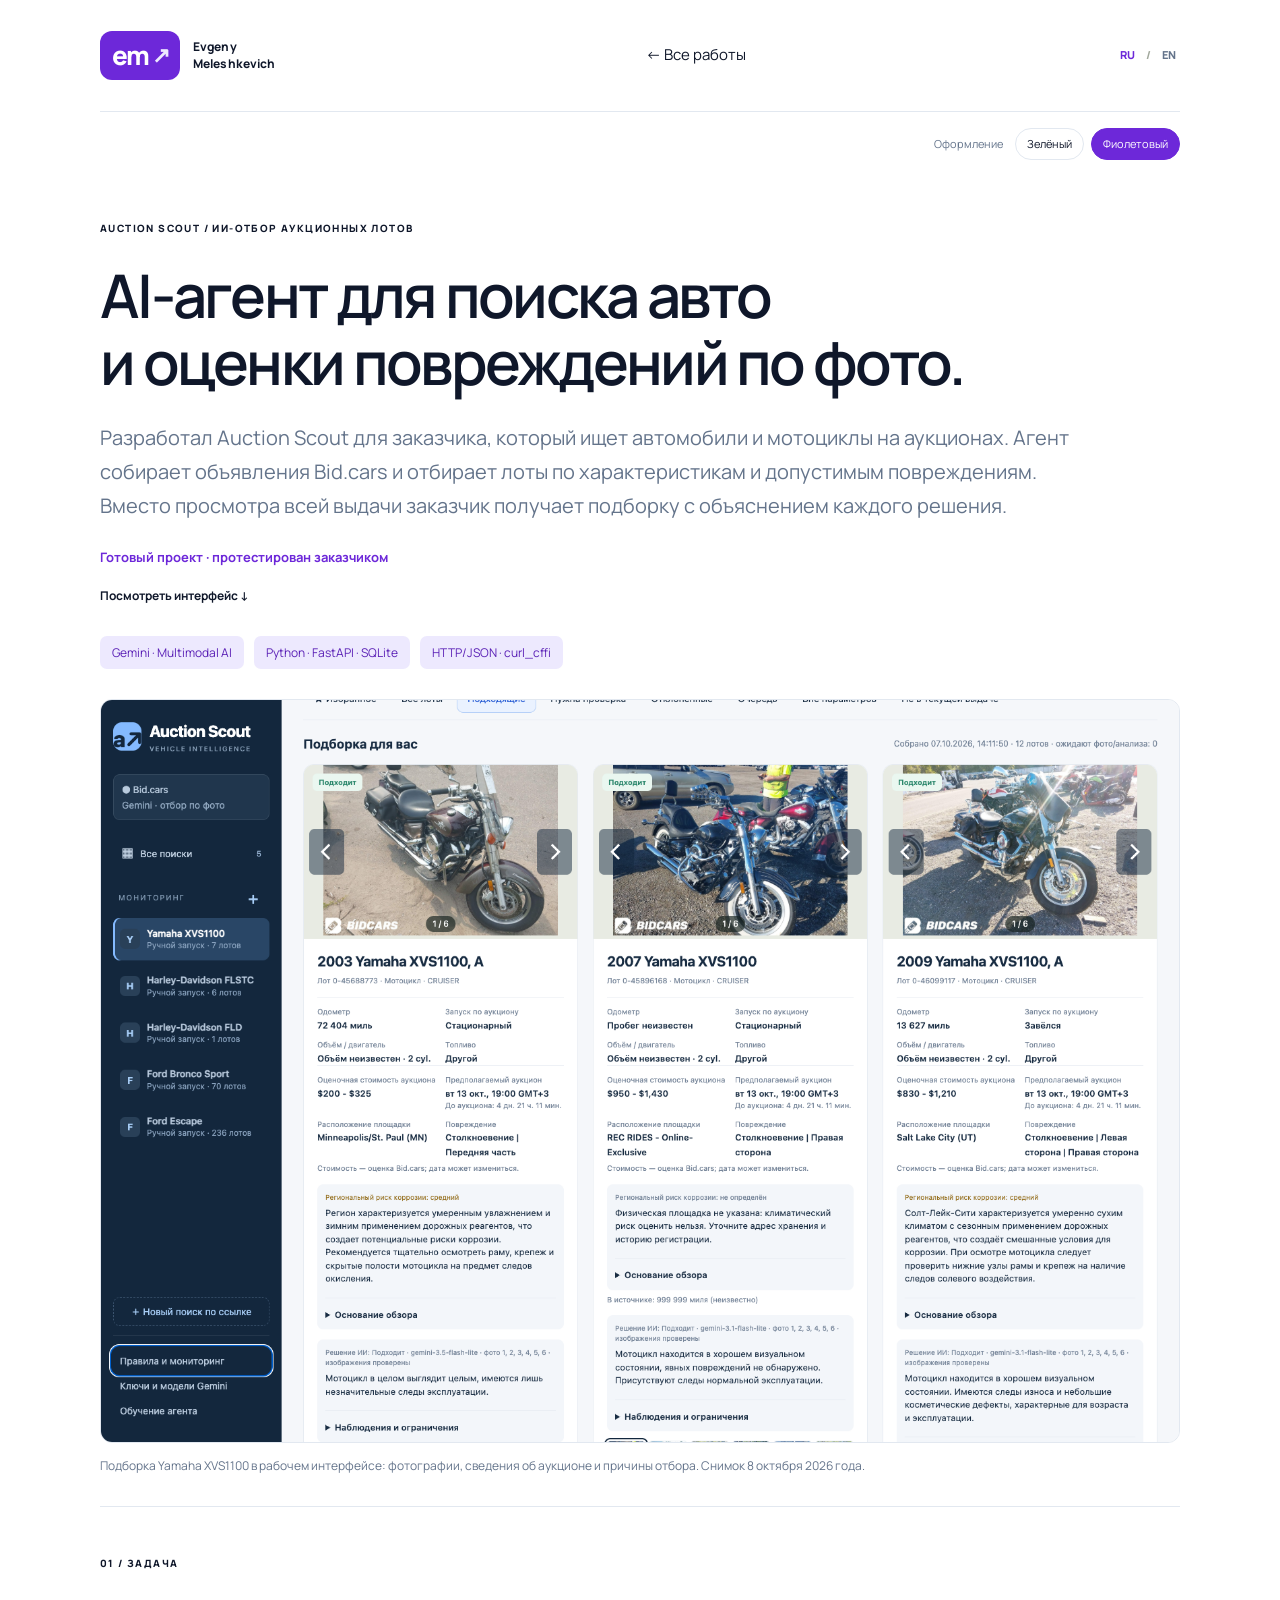
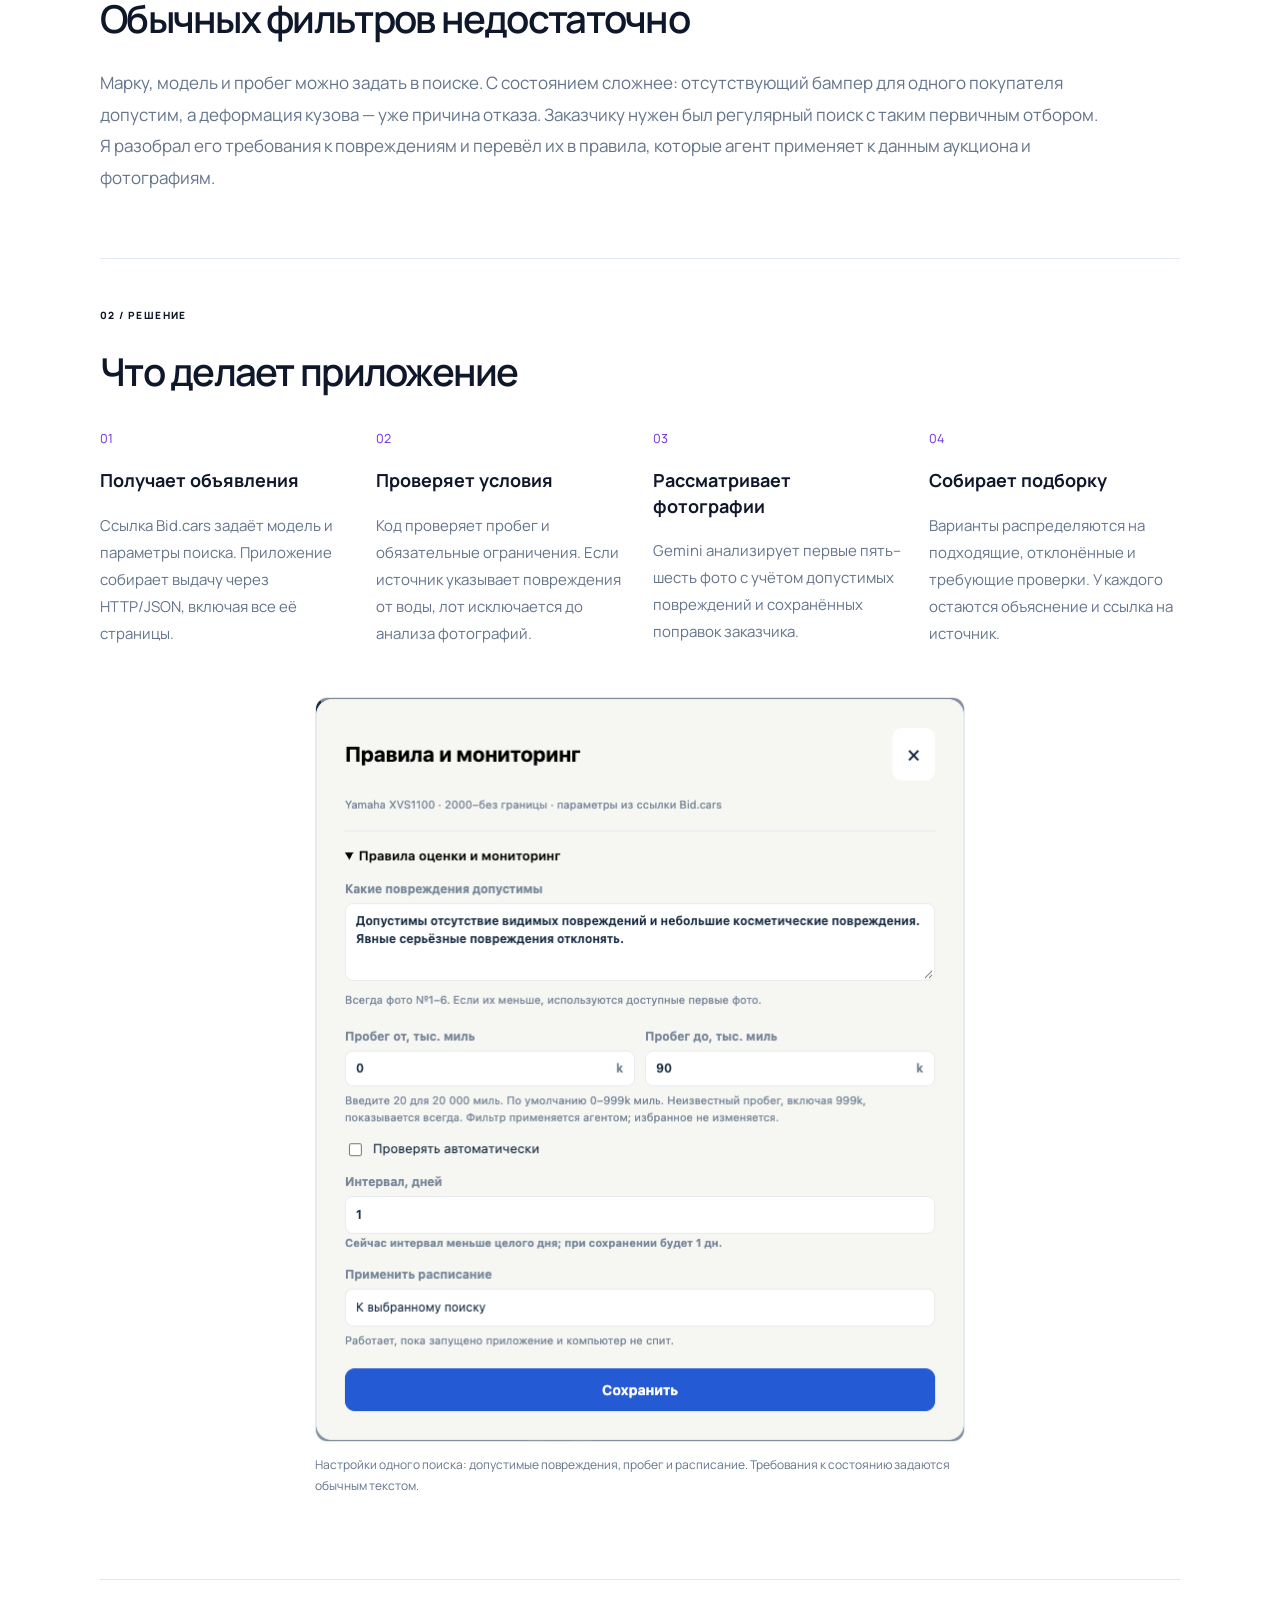
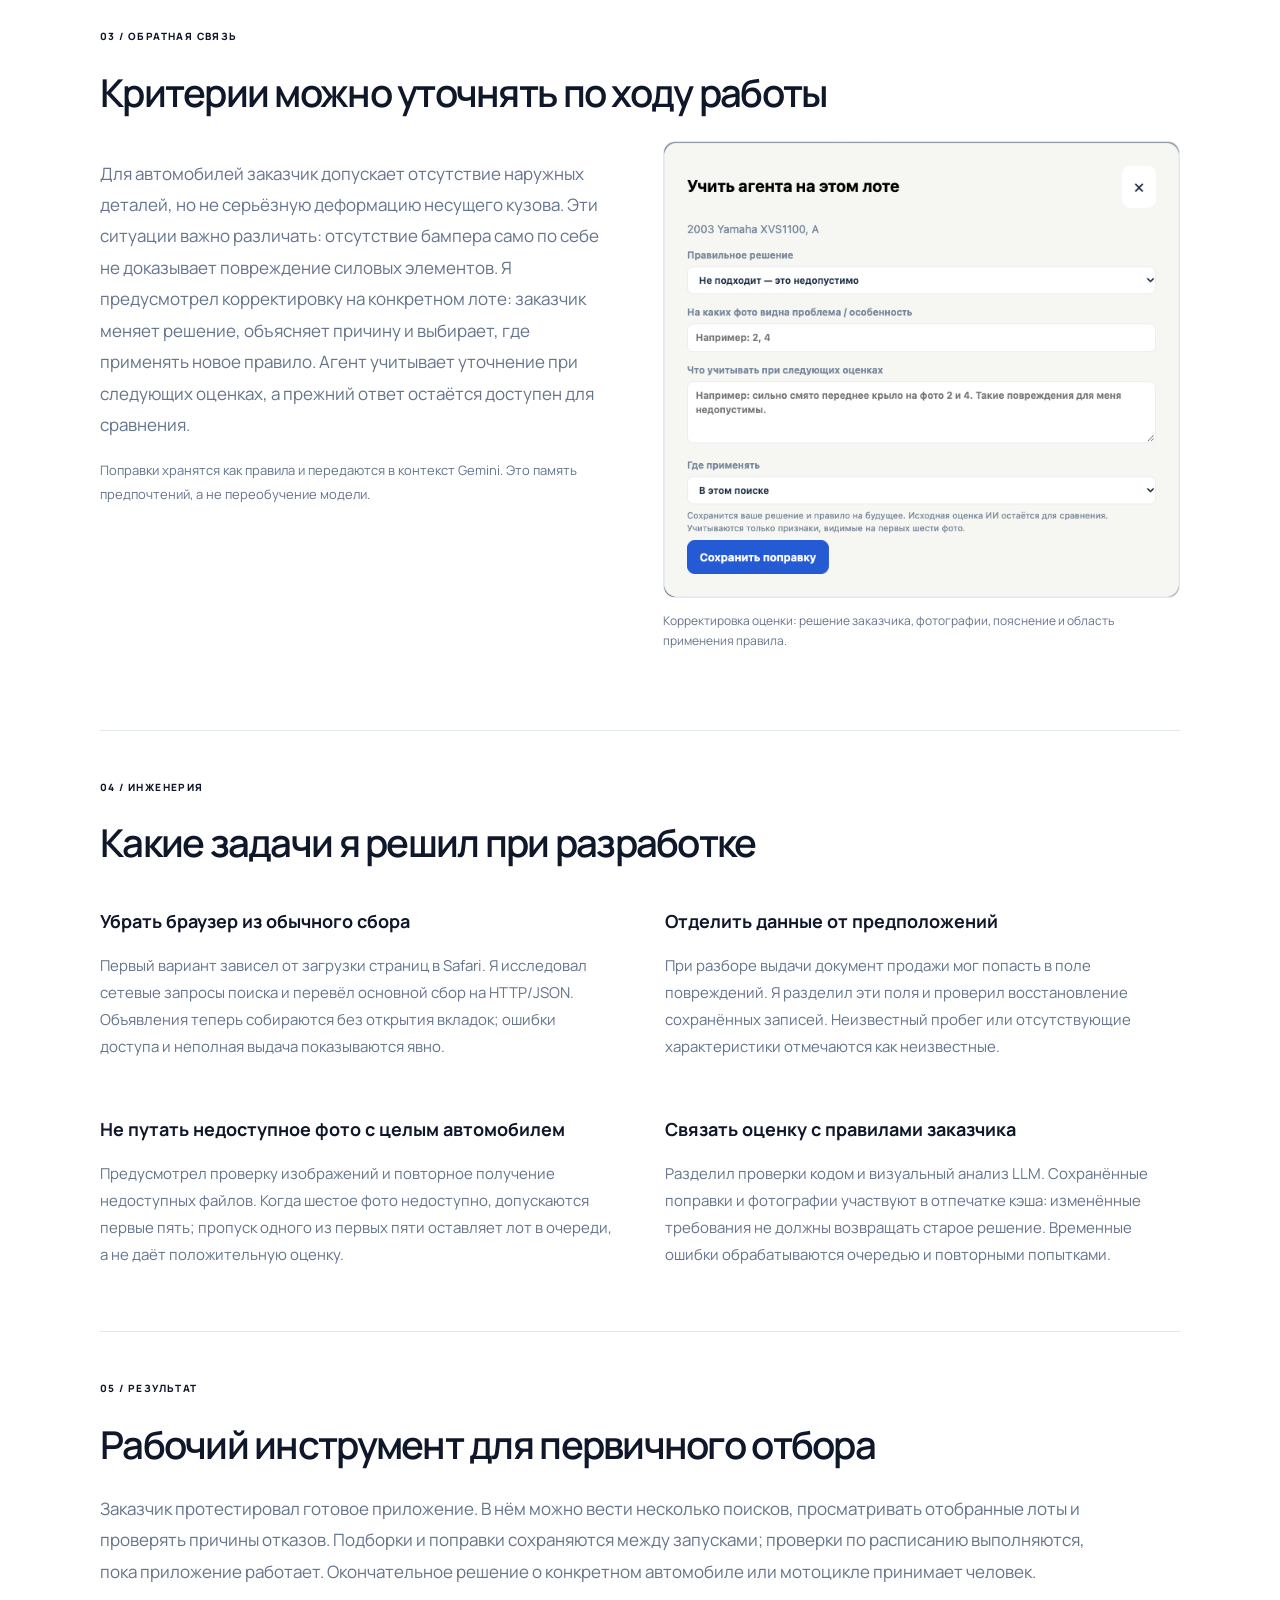
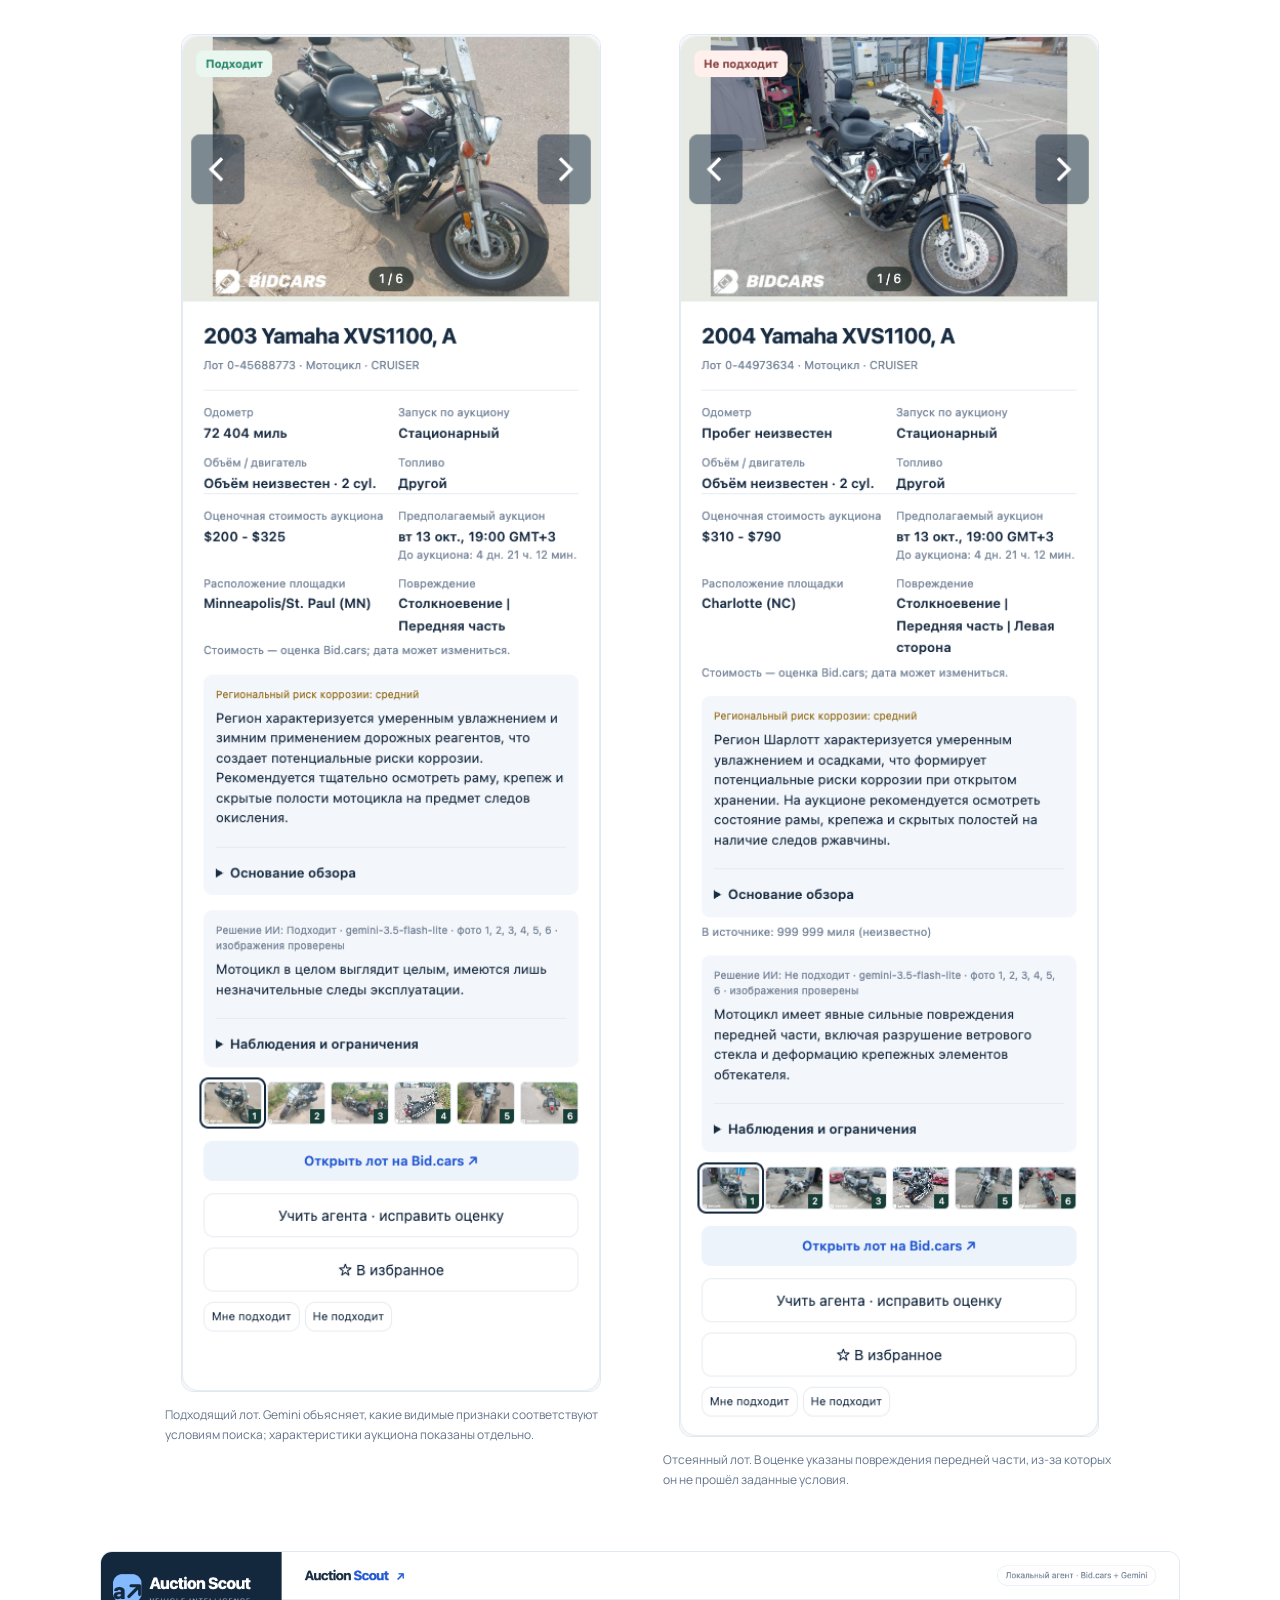
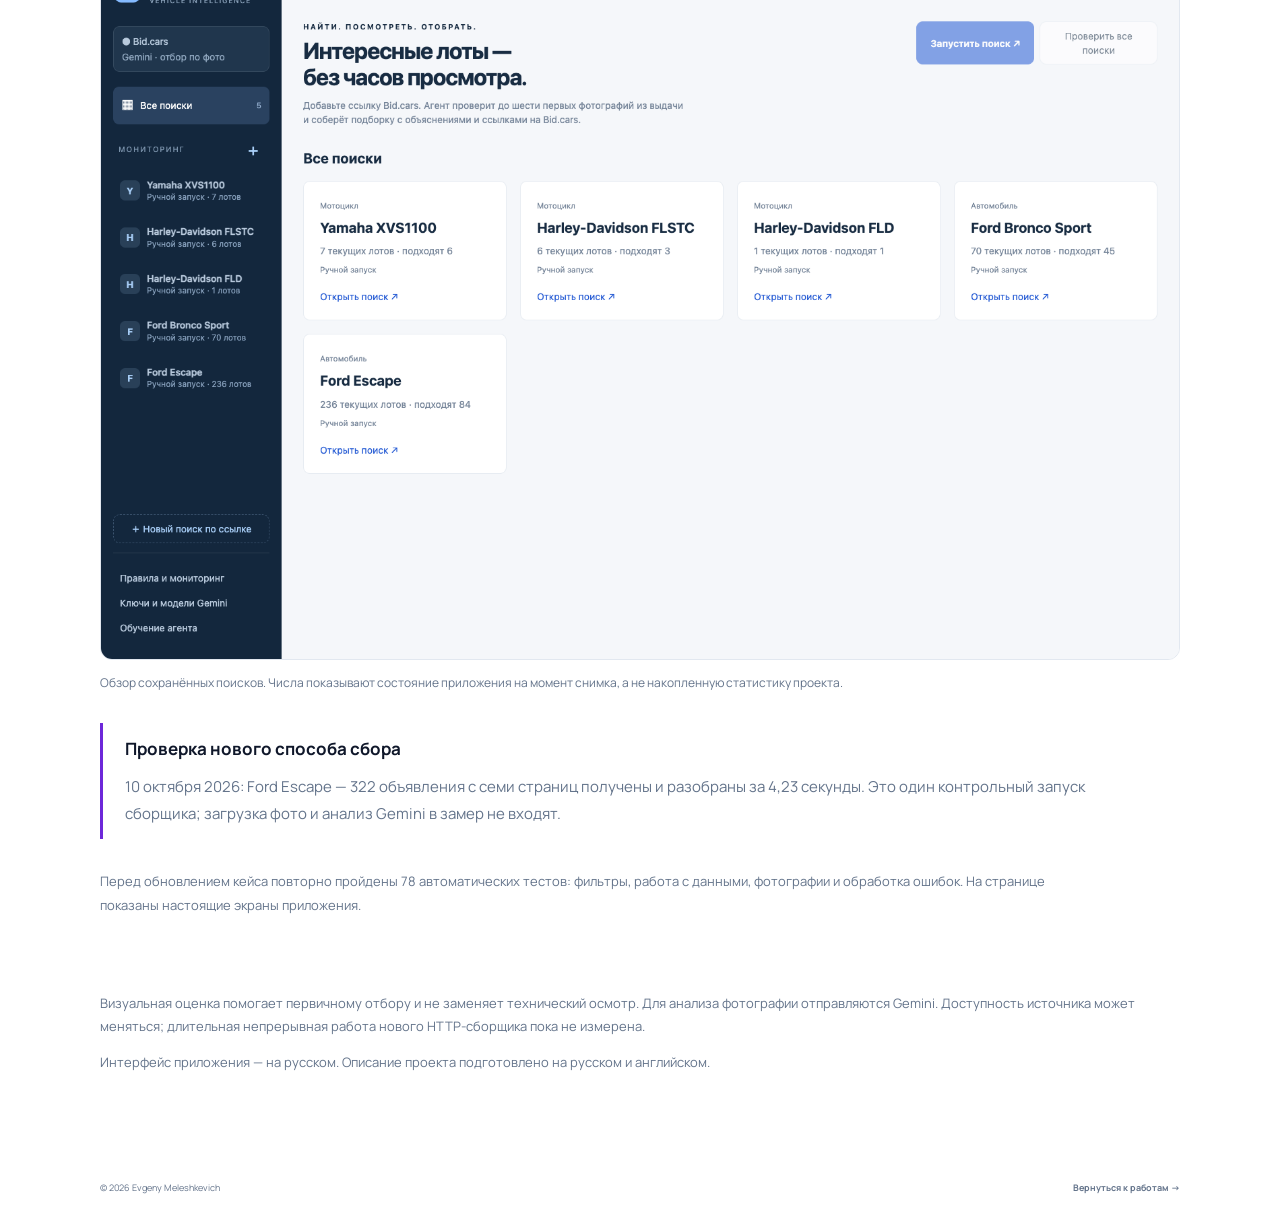
==== commit 359309b9: "Rewrite Auction Scout around client requirements and concrete engineering decisions" ====
--- a/work/auction-scout/index.html
+++ b/work/auction-scout/index.html
@@ -1 +1,2 @@
-<!doctype html><html lang="ru"><head><meta charset="utf-8"><meta name="viewport" content="width=device-width,initial-scale=1"><title>Auction Scout — ИИ-отбор аукционных автомобилей</title><meta name="description" content="AI-агент для заказчика: сбор объявлений Bid.cars, отбор автомобилей и мотоциклов по фото и корректировка правил."><link rel="canonical" href="https://evgeny-meleshkevich.github.io/work/auction-scout/"><link rel="icon" href="../../assets/favicon.svg"><link rel="stylesheet" href="../../style.css"><link rel="stylesheet" href="auction.css"><link rel="stylesheet" href="../../image-viewer.css?v=20261010"><script src="auction.js" defer></script><script src="../../image-viewer.js?v=20261010" defer></script><link rel="stylesheet" href="../../themes.css?v=20261010"><script src="../../themes.js?v=20261010"></script></head><body><header class="header"><a class="brand" data-home href="../../#work"><span class="monogram">em<span>↗</span></span><span class="brand-name">Evgeny<br>Meleshkevich</span></a><a data-home data-t="back" href="../../#work">← Все работы</a><div class="languages"><button data-lang="ru" aria-pressed="true">RU</button><span>/</span><button data-lang="en" aria-pressed="false">EN</button></div></header><main class="wrap scout-main"><p class="eyebrow" data-t="kicker">AUCTION SCOUT / AI-АГЕНТ ДЛЯ ЗАКАЗЧИКА</p><h1 class="" data-t="title">Аукционные авто и мотоциклы — <br>по критериям заказчика.</h1><p class="scout-intro" data-t="intro">Агент отслеживает объявления Bid.cars, собирает сведения о лотах и анализирует фотографии через Gemini. В подборку попадают варианты без видимых повреждений или с небольшими повреждениями, которые допускает заказчик. Дальше человек рассматривает уже отобранные предложения.</p><p class="project-status" data-t="status">Готовый проект · протестирован заказчиком</p><a class="text-link" href="#solution" data-t="demo">Посмотреть интерфейс ↓</a><div class="scout-tags"><span>Gemini · Multimodal AI</span><span>Python · FastAPI · SQLite</span><span>Bid.cars · Safari</span></div><figure class="shot "><img src="assets/selection.png" alt="Auction Scout — selection" loading="lazy"><figcaption data-t="heroCaption">Настоящий экран Auction Scout: подборка Yamaha XVS1100, характеристики, фотографии и объяснения отбора. Снимок сделан в работающем приложении.</figcaption></figure><section class="case-section"><p class="eyebrow" data-t="taskLabel">01 / ЗАДАЧА</p><h2 class="" data-t="taskTitle">Отслеживать подходящие варианты, а не просматривать всю выдачу</h2><p class="" data-t="task">Заказчику нужен регулярный отбор автомобилей и мотоциклов по собственным условиям. Обычные фильтры помогают найти модель, но не определяют, допустимы ли видимые повреждения. Требовался агент, который сам просматривает доступные объявления и фотографии, применяет заданные критерии и выдаёт подходящие лоты с объяснениями.</p></section><section class="case-section" id="solution"><p class="eyebrow" data-t="solutionLabel">02 / РЕШЕНИЕ</p><h2 class="" data-t="solutionTitle">Поиск и первичный отбор выполняет агент</h2><div id="pipeline" class="scout-pipeline"></div><figure class="shot dialog-shot"><img src="assets/rules.png" alt="Auction Scout — rules" loading="lazy"><figcaption data-t="criteriaCaption">Условия заказчика: допустимые повреждения, диапазон пробега и расписание проверок. Снимок текущих настроек; автоматический режим на этом экране выключен.</figcaption></figure></section><section class="case-section"><p class="eyebrow" data-t="learningLabel">03 / ОБРАТНАЯ СВЯЗЬ</p><h2 class="" data-t="learningTitle">Корректировать агента под свои требования</h2><div class="learning-layout"><div><p class="" data-t="learning">Если агент понял условие слишком строго или слишком широко, заказчик открывает лот, указывает правильное решение и объясняет, что нужно учитывать. Поправку можно связать с конкретными фотографиями и применить к одному поиску или ко всем поискам автомобилей либо мотоциклов. Сохранённые правила используются в следующих запросах к LLM; исходная оценка остаётся доступной для сравнения.</p><p class="fineprint" data-t="learningNote">Это обучение через память предпочтений и уточнение инструкций, без переобучения весов Gemini.</p></div><figure class="shot "><img src="assets/correction.png" alt="Auction Scout — correction" loading="lazy"><figcaption data-t="correctionCaption">Форма корректировки: правильное решение, номера фотографий, пояснение и область применения правила. На снимке форма открыта; новая поправка не сохранялась.</figcaption></figure></div></section><section class="case-section"><p class="eyebrow" data-t="engineeringLabel">04 / ИНЖЕНЕРИЯ</p><h2 class="" data-t="engineeringTitle">От анализа фотографий до устойчивого рабочего процесса</h2><div id="engineering-grid" class="scout-engineering"></div></section><section class="case-section"><p class="eyebrow" data-t="resultLabel">05 / РЕЗУЛЬТАТ</p><h2 class="" data-t="resultTitle">Подборка с основаниями каждого решения</h2><p class="" data-t="result">Заказчик работает с отобранными вариантами: рассматривает фотографии, сверяет характеристики и открывает исходный лот. Решения агента доступны для проверки и корректировки — отсеянные предложения не скрываются безвозвратно.</p><div class="result-shots"><figure class="shot "><img src="assets/assessment.png" alt="Auction Scout — assessment" loading="lazy"><figcaption data-t="acceptedCaption">Подходящий лот: параметры, первые шесть фото и пояснение Gemini. Одобрение означает соответствие заданным условиям визуального отбора.</figcaption></figure><figure class="shot "><img src="assets/rejected.png" alt="Auction Scout — rejected" loading="lazy"><figcaption data-t="rejectedCaption">Отсеянный лот: агент указал видимые повреждения передней части. Заказчик может проверить вывод и скорректировать правило.</figcaption></figure></div><figure class="shot "><img src="assets/overview.png" alt="Auction Scout — overview" loading="lazy"><figcaption data-t="overviewCaption">Несколько сохранённых поисков автомобилей и мотоциклов. Для каждого видны текущие лоты и количество подходящих вариантов. Числа отражают состояние приложения на момент снимка.</figcaption></figure><p class="fineprint" data-t="proof">Проверка перед публикацией: 76 автоматических тестов пройдены. Все изображения на странице — снимки настоящего интерфейса с сохранёнными лотами и ответами Gemini, а не макеты.</p></section><p class="fineprint" data-t="notes">Агент оценивает признаки, видимые на фотографиях; технический осмотр остаётся необходимым. Фото для анализа отправляются Gemini. Проверки по расписанию выполняются при запущенном приложении и работающем компьютере.</p><p class="fineprint" data-t="uiNote">Интерфейс приложения — на русском. Описание проекта подготовлено на русском и английском.</p></main><footer class="wrap footer"><span>© 2026 Evgeny Meleshkevich</span><a data-home data-t="footer" href="../../#work">Вернуться к работам →</a></footer></body></html>+<!DOCTYPE html>
+<html lang="ru"><head><meta charset="utf-8"/><meta content="width=device-width,initial-scale=1" name="viewport"/><title>Auction Scout — ИИ-отбор аукционных автомобилей</title><meta content="AI-агент для заказчика: сбор объявлений Bid.cars, отбор автомобилей и мотоциклов по фото и корректировка правил." name="description"/><link href="https://evgeny-meleshkevich.github.io/work/auction-scout/" rel="canonical"/><link href="../../assets/favicon.svg" rel="icon"/><link href="../../style.css" rel="stylesheet"/><link href="auction.css?v=20261010-editorial" rel="stylesheet"/><link href="../../image-viewer.css?v=20261010" rel="stylesheet"/><script defer="" src="auction.js?v=20261010-editorial"></script><script defer="" src="../../image-viewer.js?v=20261010"></script><link href="../../themes.css?v=20261010" rel="stylesheet"/><script src="../../themes.js?v=20261010"></script></head><body><header class="header"><a class="brand" data-home="" href="../../#work"><span class="monogram">em<span>↗</span></span><span class="brand-name">Evgeny<br/>Meleshkevich</span></a><a data-home="" data-t="back" href="../../#work">← Все работы</a><div class="languages"><button aria-pressed="true" data-lang="ru">RU</button><span>/</span><button aria-pressed="false" data-lang="en">EN</button></div></header><main class="wrap scout-main"><p class="eyebrow" data-t="kicker">AUCTION SCOUT / ИИ-ОТБОР АУКЦИОННЫХ ЛОТОВ</p><h1 class="" data-t="title">AI-агент для поиска авто <br/>и оценки повреждений по фото.</h1><p class="scout-intro" data-t="intro">Разработал Auction Scout для заказчика, который ищет автомобили и мотоциклы на аукционах. Агент собирает объявления Bid.cars и отбирает лоты по характеристикам и допустимым повреждениям. Вместо просмотра всей выдачи заказчик получает подборку с объяснением каждого решения.</p><p class="project-status" data-t="status">Готовый проект · протестирован заказчиком</p><a class="text-link" data-t="demo" href="#solution">Посмотреть интерфейс ↓</a><div class="scout-tags"><span>Gemini · Multimodal AI</span><span>Python · FastAPI · SQLite</span><span>HTTP/JSON · curl_cffi</span></div><figure class="shot"><img alt="Auction Scout — selection" loading="lazy" src="assets/selection.png"/><figcaption data-t="heroCaption">Подборка Yamaha XVS1100 в рабочем интерфейсе: фотографии, сведения об аукционе и причины отбора. Снимок 8 октября 2026 года.</figcaption></figure><section class="case-section"><p class="eyebrow" data-t="taskLabel">01 / ЗАДАЧА</p><h2 class="" data-t="taskTitle">Обычных фильтров недостаточно</h2><p class="" data-t="task">Марку, модель и пробег можно задать в поиске. С состоянием сложнее: отсутствующий бампер для одного покупателя допустим, а деформация кузова — уже причина отказа. Заказчику нужен был регулярный поиск с таким первичным отбором. Я разобрал его требования к повреждениям и перевёл их в правила, которые агент применяет к данным аукциона и фотографиям.</p></section><section class="case-section" id="solution"><p class="eyebrow" data-t="solutionLabel">02 / РЕШЕНИЕ</p><h2 class="" data-t="solutionTitle">Что делает приложение</h2><div class="scout-pipeline" id="pipeline"></div><figure class="shot dialog-shot"><img alt="Auction Scout — rules" loading="lazy" src="assets/rules.png"/><figcaption data-t="criteriaCaption">Настройки одного поиска: допустимые повреждения, пробег и расписание. Требования к состоянию задаются обычным текстом.</figcaption></figure></section><section class="case-section"><p class="eyebrow" data-t="learningLabel">03 / ОБРАТНАЯ СВЯЗЬ</p><h2 class="" data-t="learningTitle">Критерии можно уточнять по ходу работы</h2><div class="learning-layout"><div><p class="" data-t="learning">Для автомобилей заказчик допускает отсутствие наружных деталей, но не серьёзную деформацию несущего кузова. Эти ситуации важно различать: отсутствие бампера само по себе не доказывает повреждение силовых элементов. Я предусмотрел корректировку на конкретном лоте: заказчик меняет решение, объясняет причину и выбирает, где применять новое правило. Агент учитывает уточнение при следующих оценках, а прежний ответ остаётся доступен для сравнения.</p><p class="fineprint" data-t="learningNote">Поправки хранятся как правила и передаются в контекст Gemini. Это память предпочтений, а не переобучение модели.</p></div><figure class="shot"><img alt="Auction Scout — correction" loading="lazy" src="assets/correction.png"/><figcaption data-t="correctionCaption">Корректировка оценки: решение заказчика, фотографии, пояснение и область применения правила.</figcaption></figure></div></section><section class="case-section"><p class="eyebrow" data-t="engineeringLabel">04 / ИНЖЕНЕРИЯ</p><h2 class="" data-t="engineeringTitle">Какие задачи я решил при разработке</h2><div class="scout-engineering" id="engineering-grid"></div></section><section class="case-section"><p class="eyebrow" data-t="resultLabel">05 / РЕЗУЛЬТАТ</p><h2 class="" data-t="resultTitle">Рабочий инструмент для первичного отбора</h2><p class="" data-t="result">Заказчик протестировал готовое приложение. В нём можно вести несколько поисков, просматривать отобранные лоты и проверять причины отказов. Подборки и поправки сохраняются между запусками; проверки по расписанию выполняются, пока приложение работает. Окончательное решение о конкретном автомобиле или мотоцикле принимает человек.</p><div class="result-shots"><figure class="shot"><img alt="Auction Scout — assessment" loading="lazy" src="assets/assessment.png"/><figcaption data-t="acceptedCaption">Подходящий лот. Gemini объясняет, какие видимые признаки соответствуют условиям поиска; характеристики аукциона показаны отдельно.</figcaption></figure><figure class="shot"><img alt="Auction Scout — rejected" loading="lazy" src="assets/rejected.png"/><figcaption data-t="rejectedCaption">Отсеянный лот. В оценке указаны повреждения передней части, из-за которых он не прошёл заданные условия.</figcaption></figure></div><figure class="shot"><img alt="Auction Scout — overview" loading="lazy" src="assets/overview.png"/><figcaption data-t="overviewCaption">Обзор сохранённых поисков. Числа показывают состояние приложения на момент снимка, а не накопленную статистику проекта.</figcaption></figure><div class="measured-result"><h3 data-t="measurementTitle">Проверка нового способа сбора</h3><p data-t="measurement">10 октября 2026: Ford Escape — 322 объявления с семи страниц получены и разобраны за 4,23 секунды. Это один контрольный запуск сборщика; загрузка фото и анализ Gemini в замер не входят.</p></div><p class="fineprint" data-t="proof">Перед обновлением кейса повторно пройдены 78 автоматических тестов: фильтры, работа с данными, фотографии и обработка ошибок. На странице показаны настоящие экраны приложения.</p></section><p class="fineprint" data-t="notes">Визуальная оценка помогает первичному отбору и не заменяет технический осмотр. Для анализа фотографии отправляются Gemini. Доступность источника может меняться; длительная непрерывная работа нового HTTP-сборщика пока не измерена.</p><p class="fineprint" data-t="uiNote">Интерфейс приложения — на русском. Описание проекта подготовлено на русском и английском.</p></main><footer class="wrap footer"><span>© 2026 Evgeny Meleshkevich</span><a data-home="" data-t="footer" href="../../#work">Вернуться к работам →</a></footer></body></html>
--- a/work/auction-scout/auction.css
+++ b/work/auction-scout/auction.css
@@ -1,2 +1,4 @@
 
 .scout-main{padding-top:60px;padding-bottom:60px}.scout-main h1{font-size:clamp(34px,4.7vw,66px);line-height:1.12;letter-spacing:-.045em;max-width:1100px;margin:25px 0}.scout-intro{max-width:1000px;font-size:20px;line-height:1.7;color:var(--muted)}.project-status{font-size:13px;font-weight:700;color:var(--green);margin:24px 0 14px}.scout-tags{display:flex;gap:10px;flex-wrap:wrap;margin:28px 0}.scout-tags span{font-size:12px;background:#e7ebe1;padding:7px 12px;border-radius:7px}.shot{margin:30px 0}.shot img{display:block;width:100%;height:auto;border:1px solid var(--line);border-radius:12px}.shot figcaption{font-size:12px;line-height:1.7;color:var(--muted);margin-top:13px}.case-section{padding:48px 0;border-top:1px solid var(--line)}.case-section h2{font-size:clamp(26px,3vw,40px);line-height:1.25;max-width:1000px;margin:15px 0 24px}.case-section>p:not(.eyebrow){max-width:1000px;font-size:17px;line-height:1.85;color:var(--muted)}.scout-pipeline{display:grid;grid-template-columns:repeat(4,1fr);gap:25px;margin:30px 0}.scout-pipeline small{color:var(--green)}.scout-pipeline h3,.scout-engineering h3{font-size:18px;line-height:1.4}.scout-pipeline p,.scout-engineering p{font-size:15px;line-height:1.8;color:var(--muted)}.dialog-shot{max-width:650px;margin:35px auto}.learning-layout{display:grid;grid-template-columns:1fr 1fr;gap:45px;align-items:start}.learning-layout p{font-size:17px;line-height:1.85;color:var(--muted)}.learning-layout .shot{margin-top:0}.scout-engineering{display:grid;grid-template-columns:1fr 1fr;gap:24px 50px}.result-shots{display:grid;grid-template-columns:1fr 1fr;gap:45px;max-width:950px;margin:auto}.result-shots .shot img{max-width:420px;margin:auto}.fineprint{font-size:13px!important;line-height:1.8;color:var(--muted)}@media(max-width:760px){.scout-main{padding-top:35px}.scout-intro{font-size:17px}.scout-pipeline{grid-template-columns:1fr 1fr}.learning-layout,.scout-engineering{grid-template-columns:1fr;gap:22px}.result-shots{gap:18px}.case-section{padding:35px 0}.header>a[data-home]:not(.brand){font-size:11px}}@media(max-width:480px){.scout-pipeline,.result-shots{grid-template-columns:1fr}}
+
+.measured-result{border-left:3px solid var(--green);padding:12px 22px;margin:30px 0;background:var(--paper)}.measured-result h3{font-size:17px;margin:0 0 10px}.measured-result p{font-size:15px;line-height:1.8;color:var(--muted);margin:0}
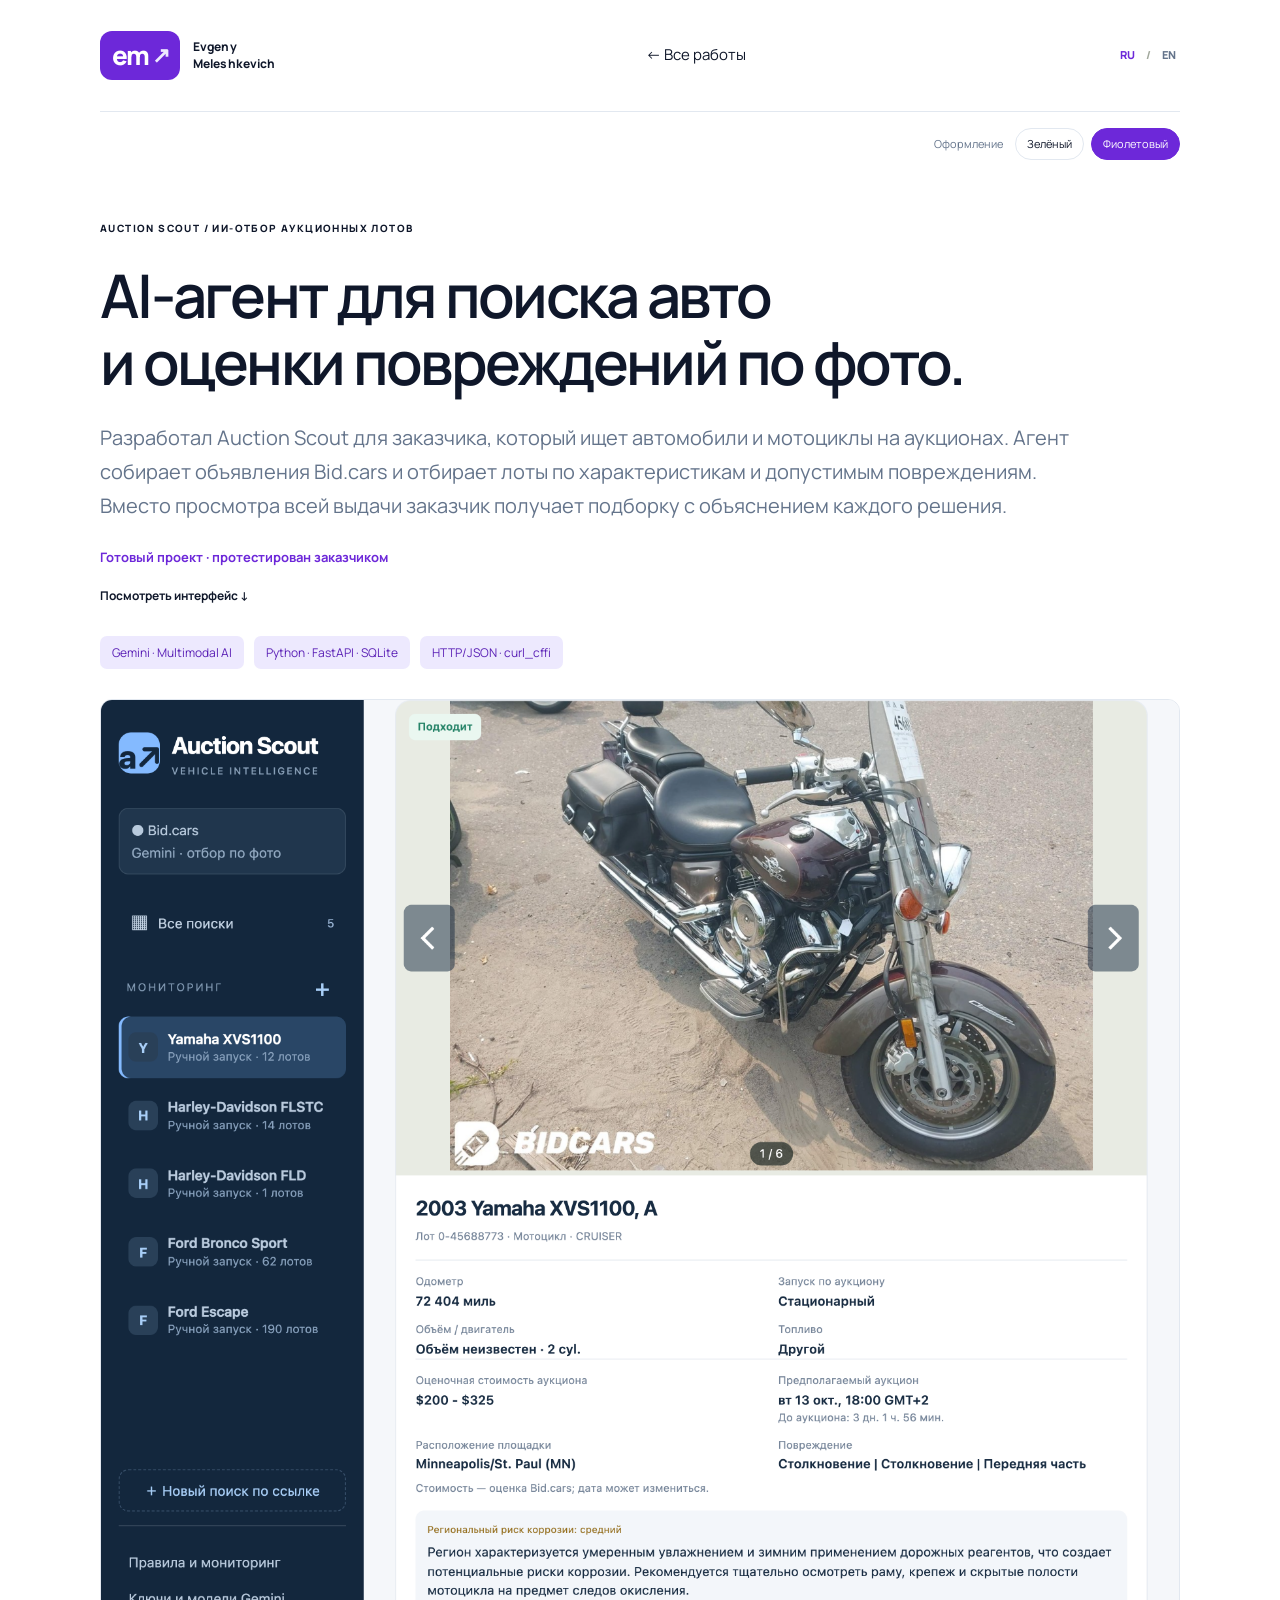
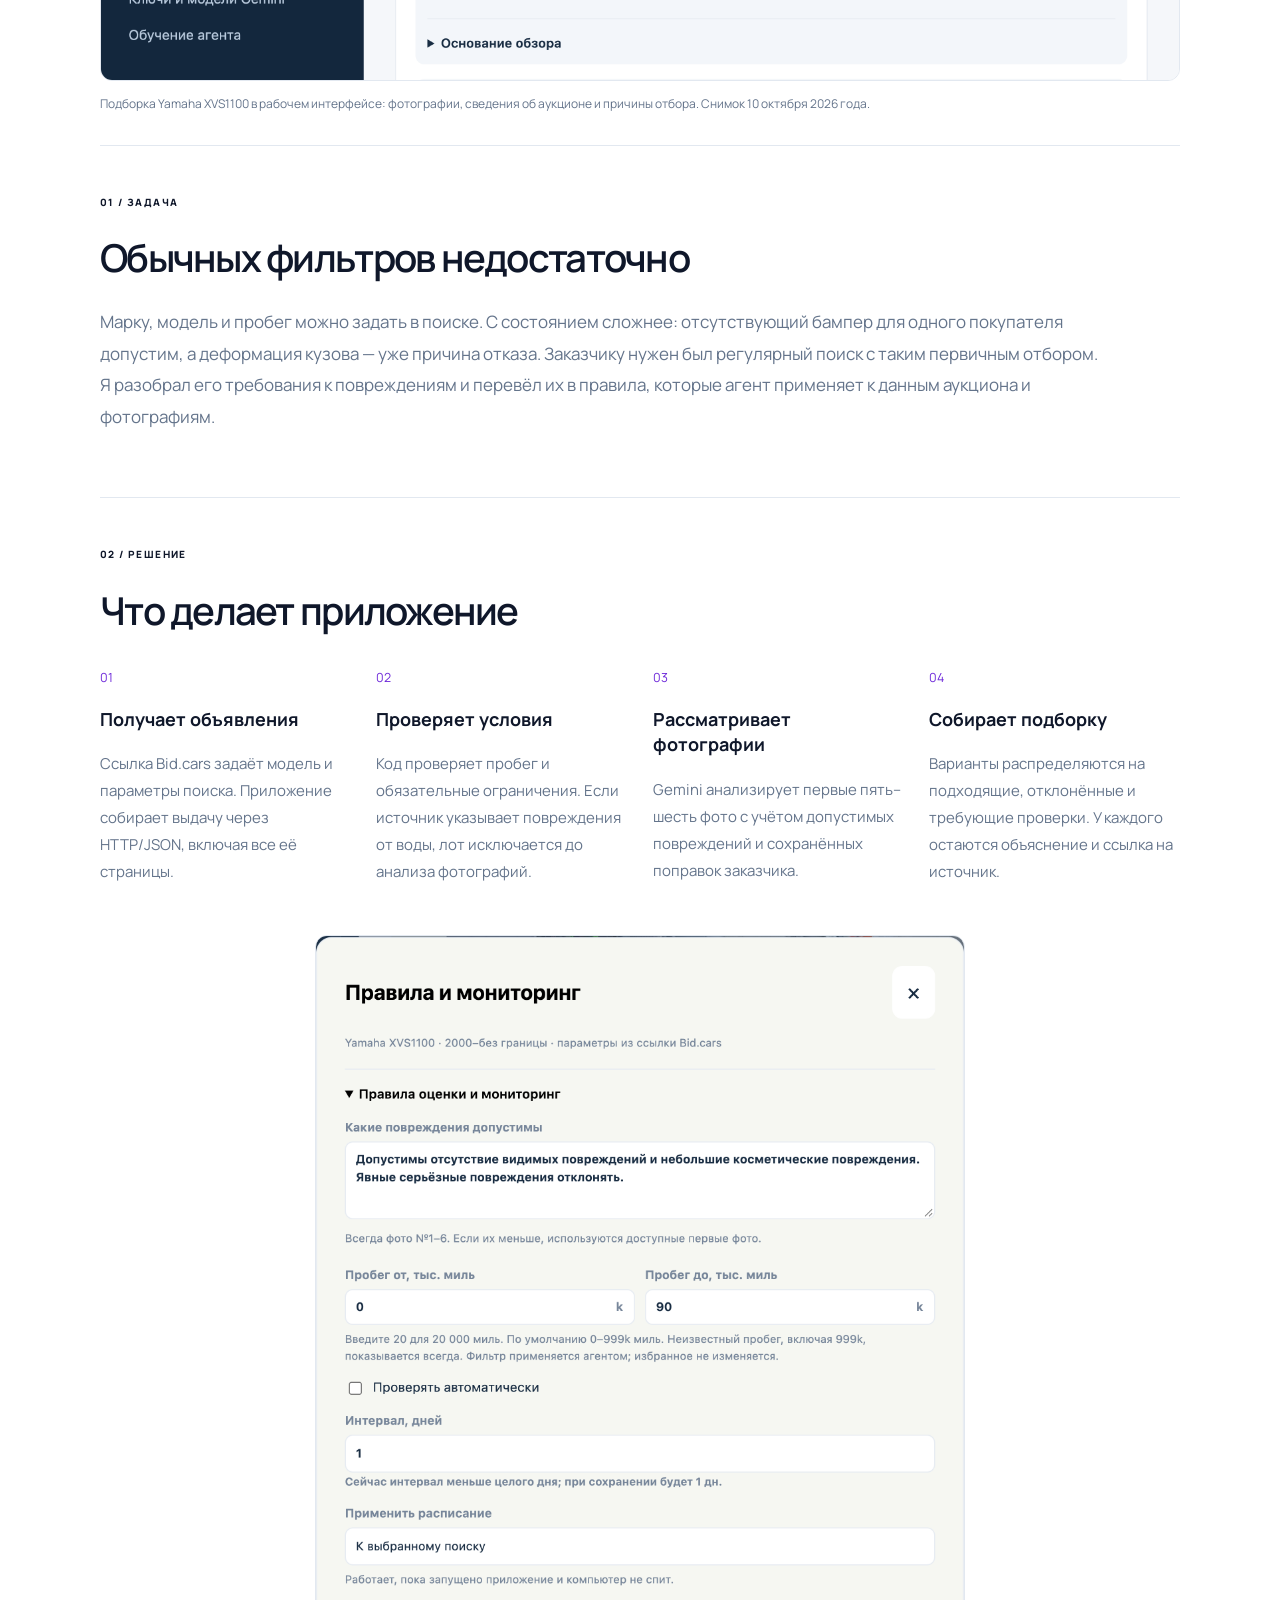
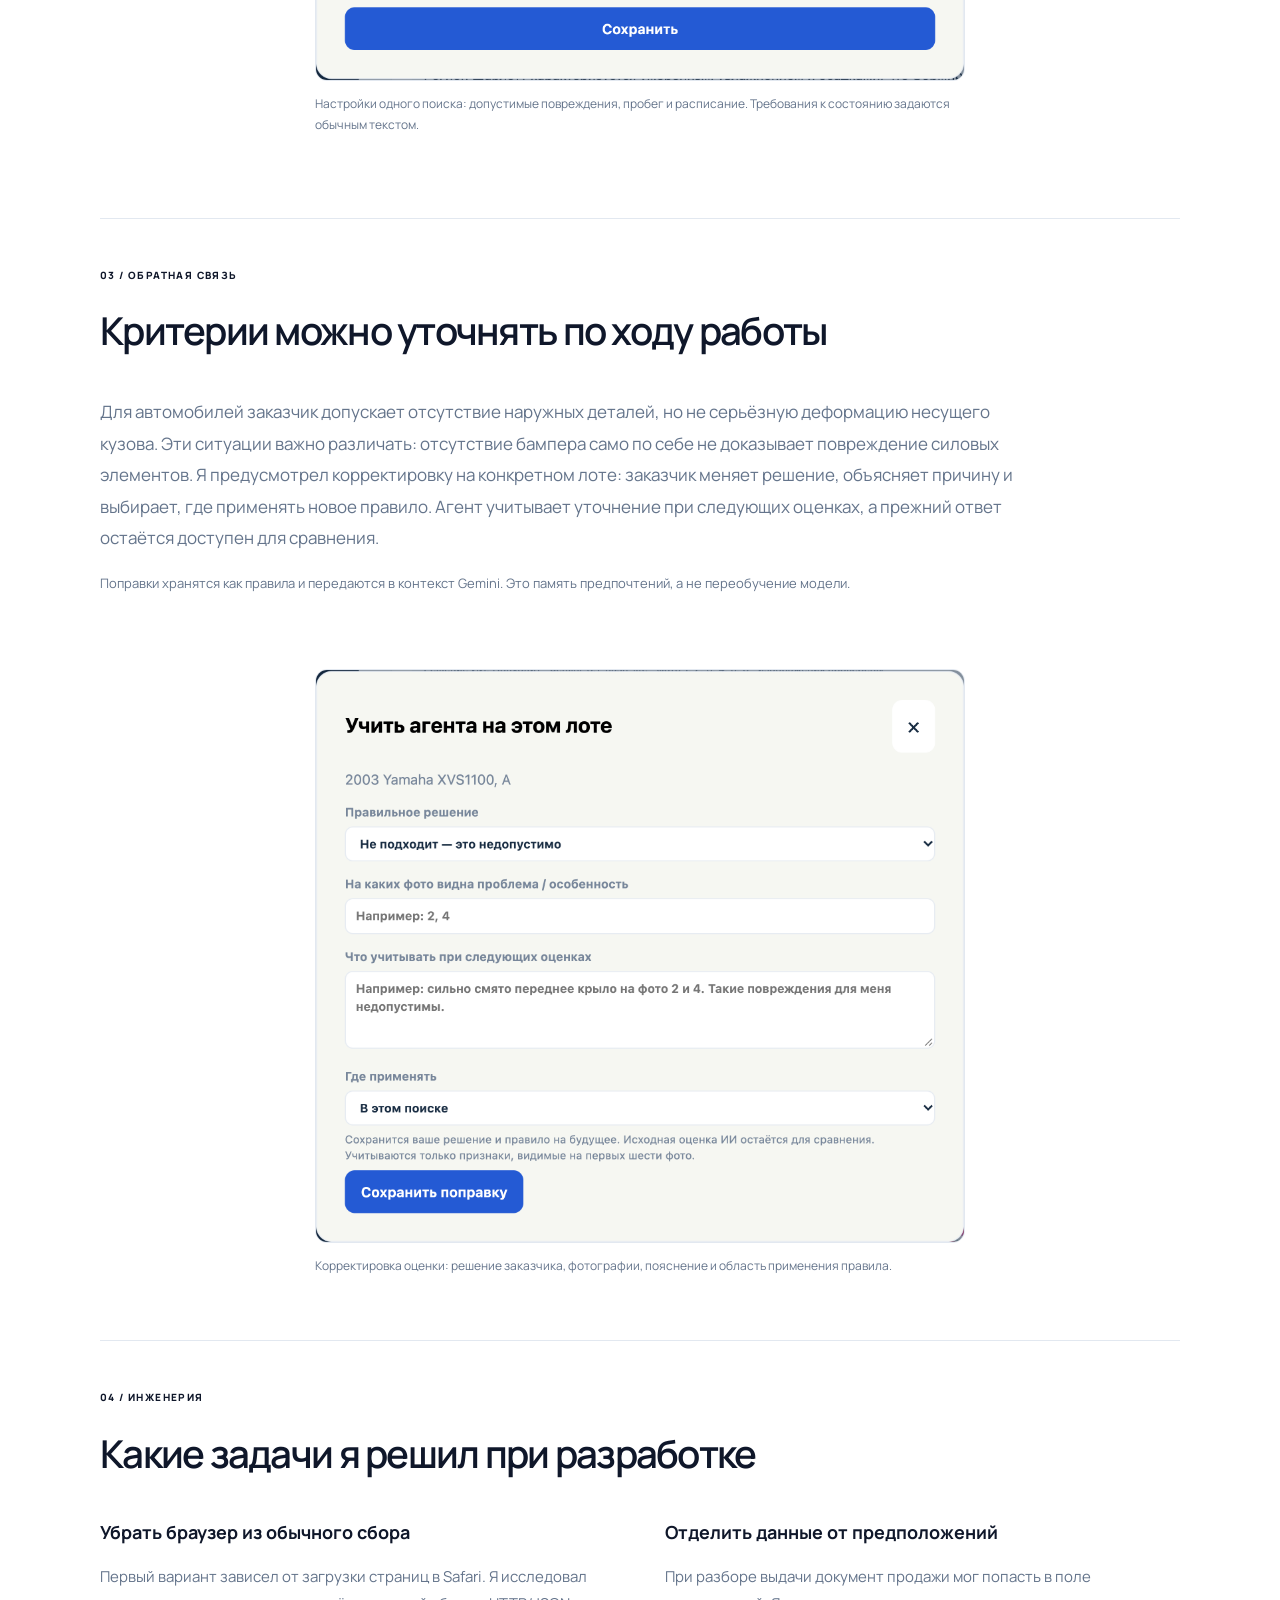
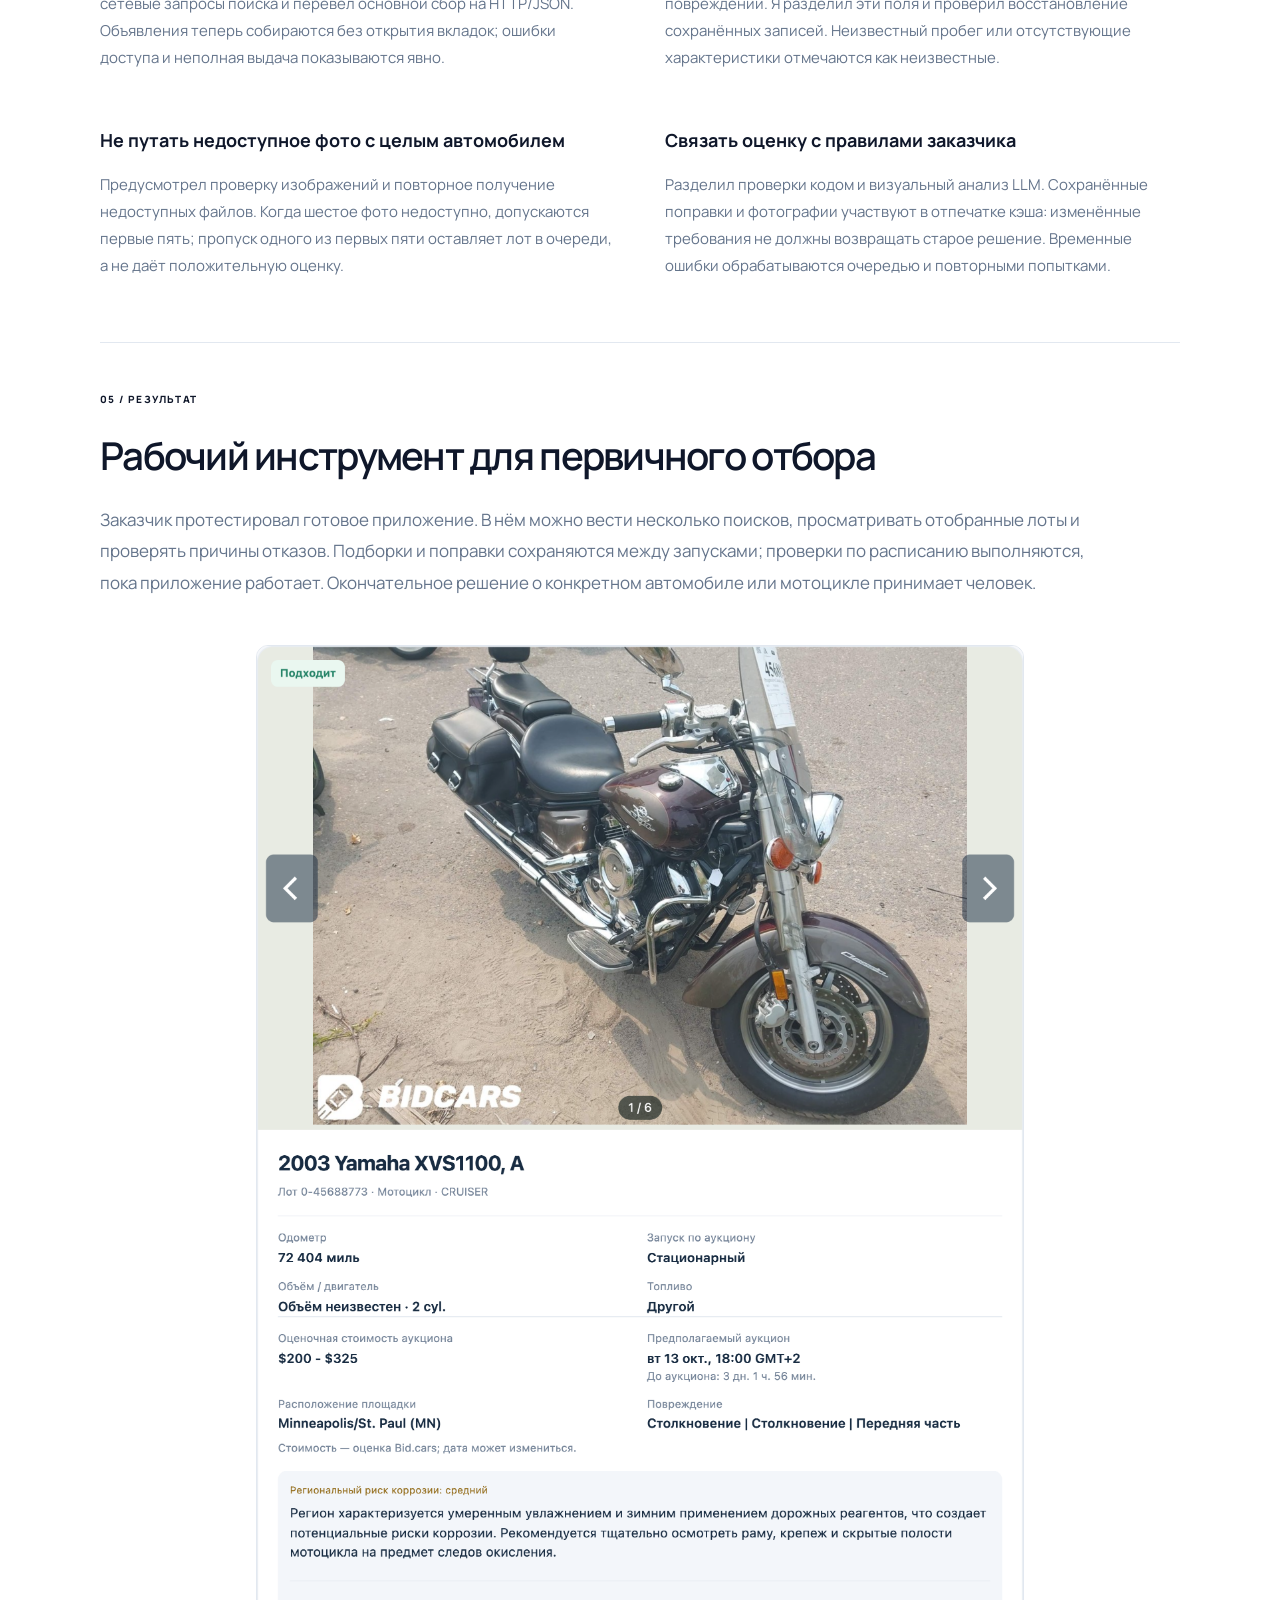
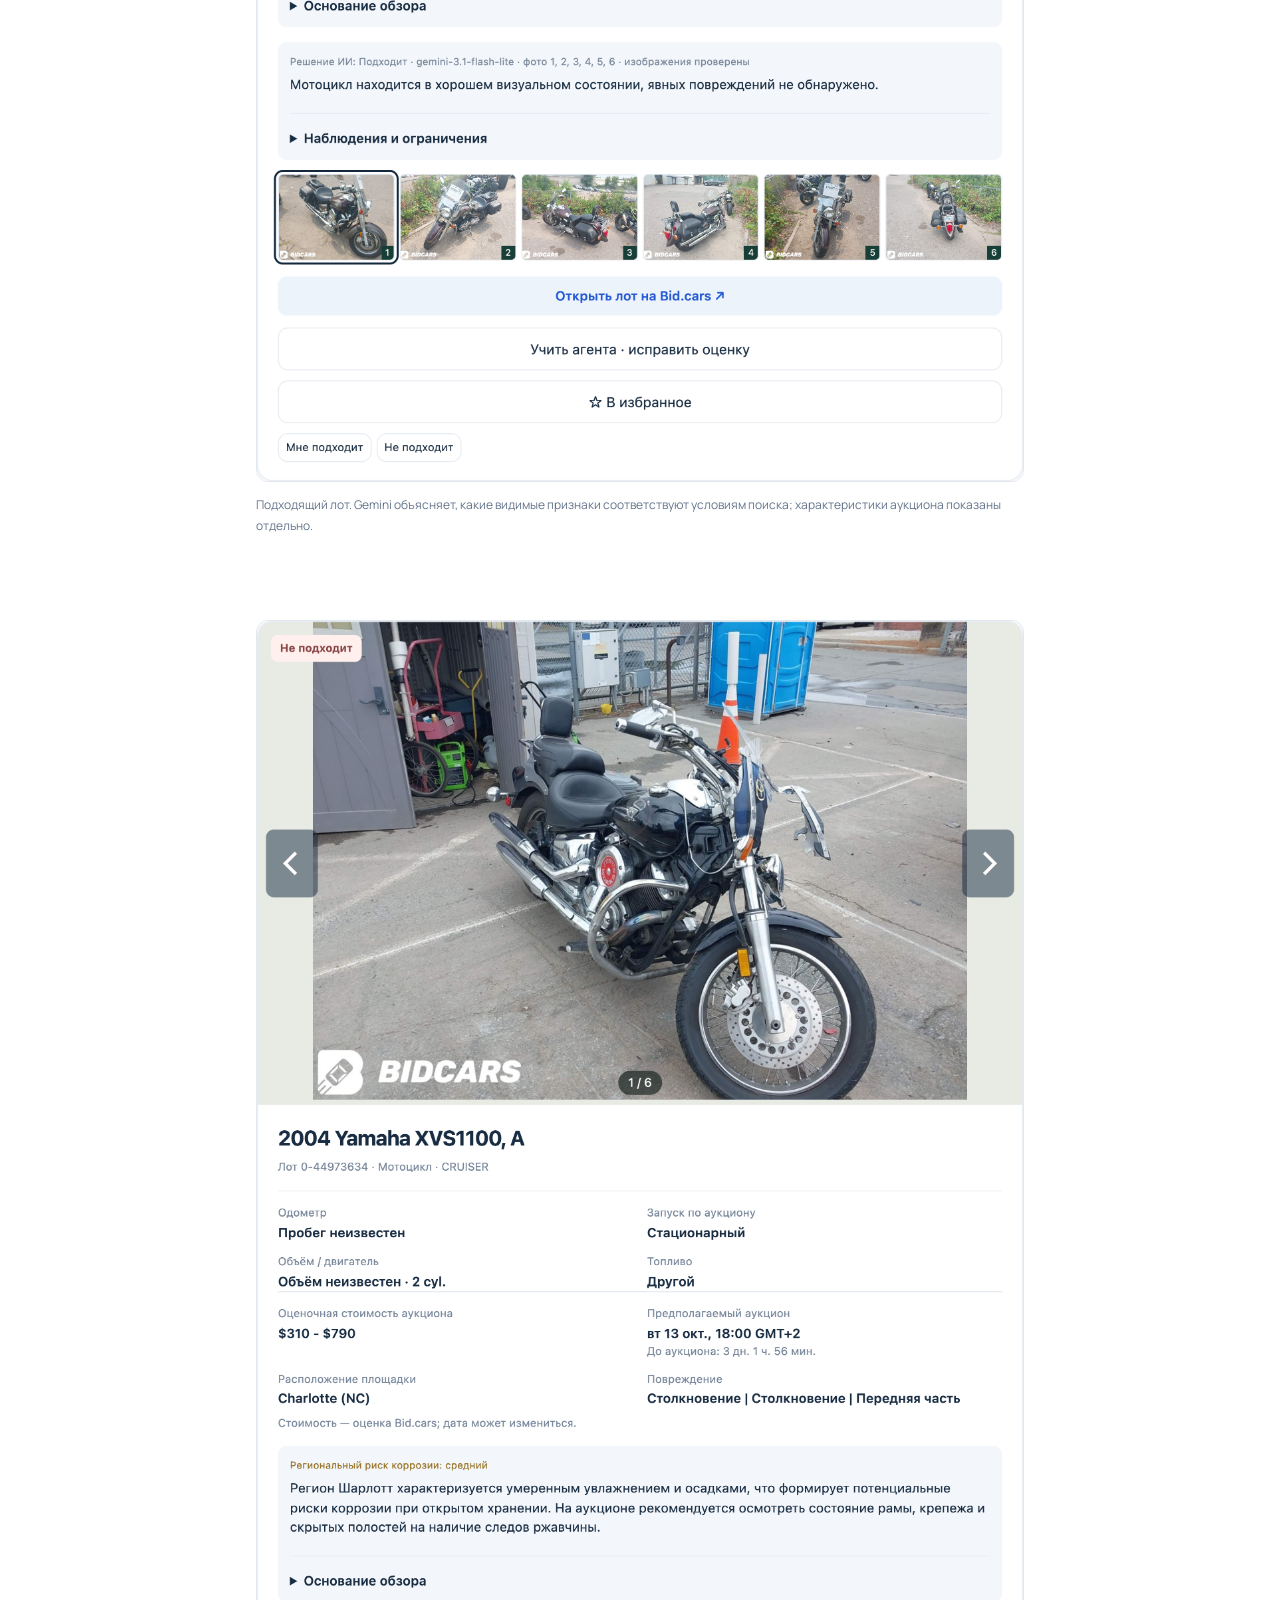
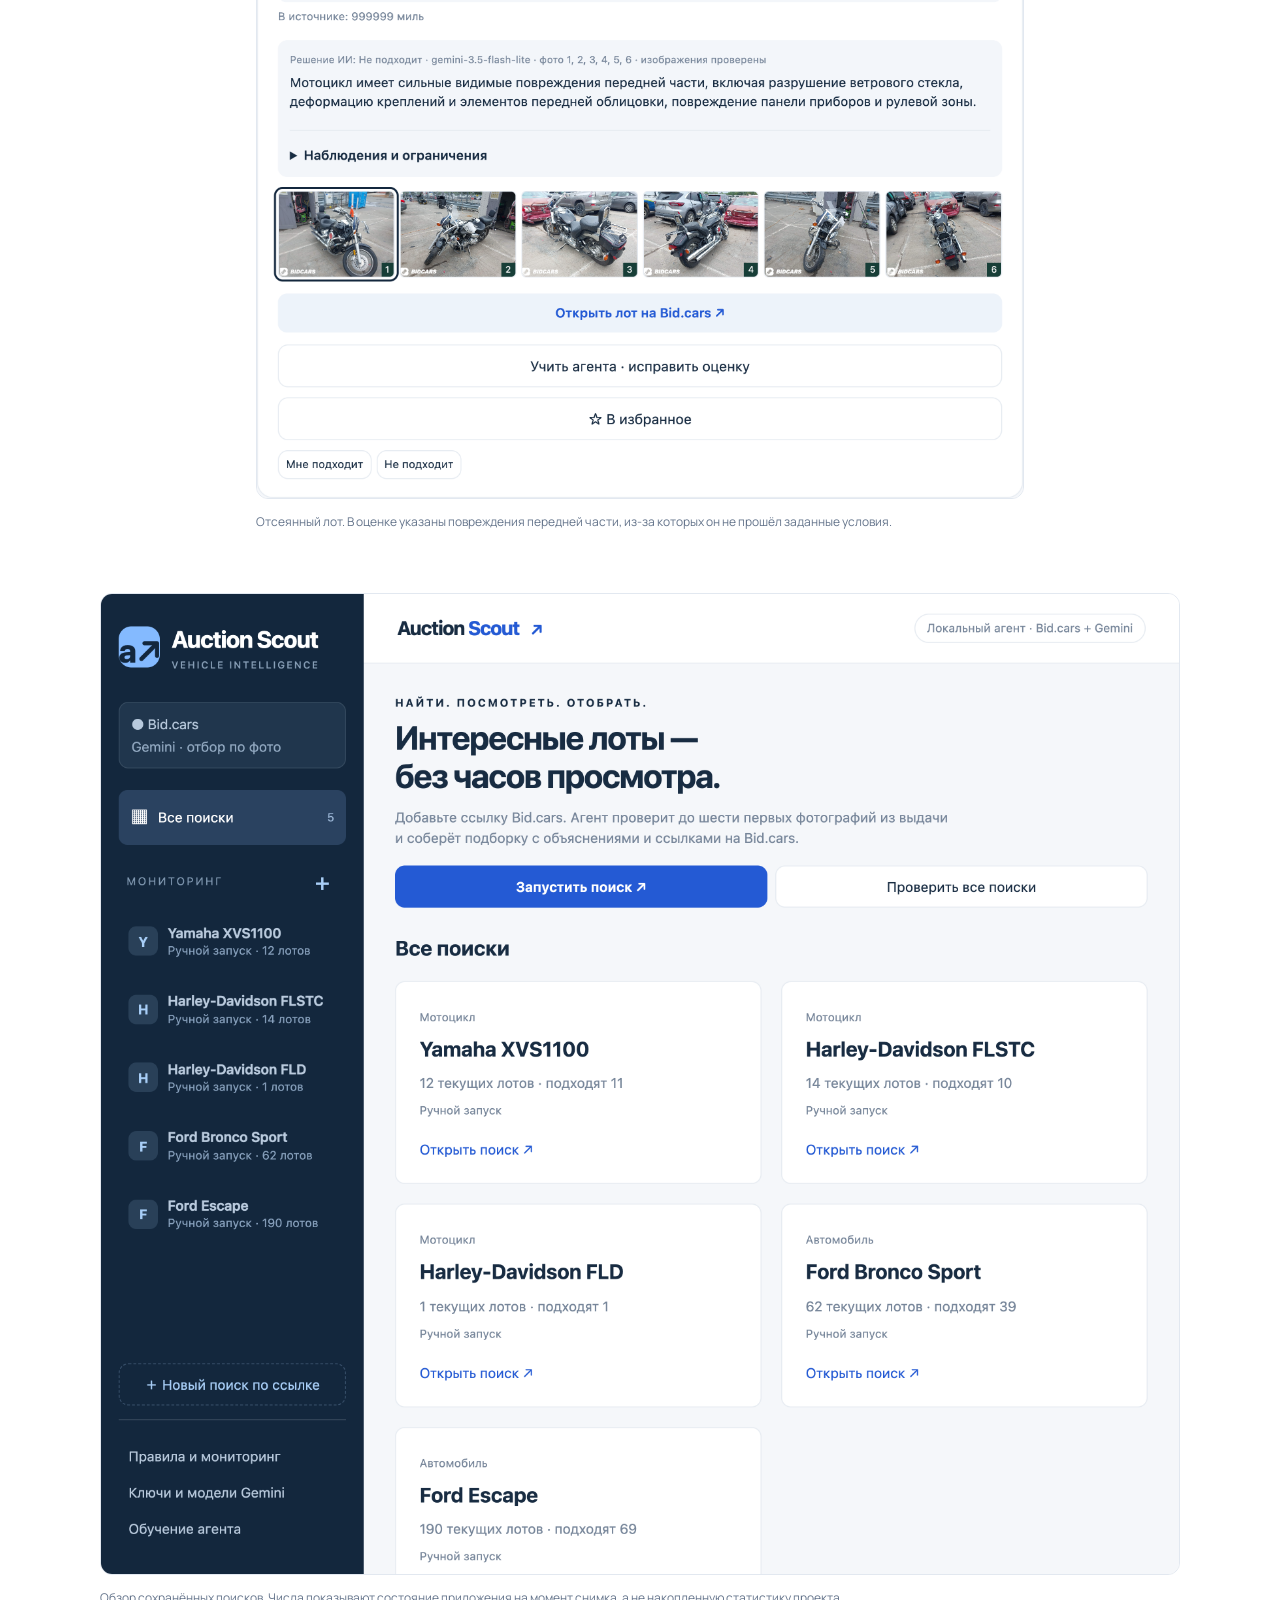
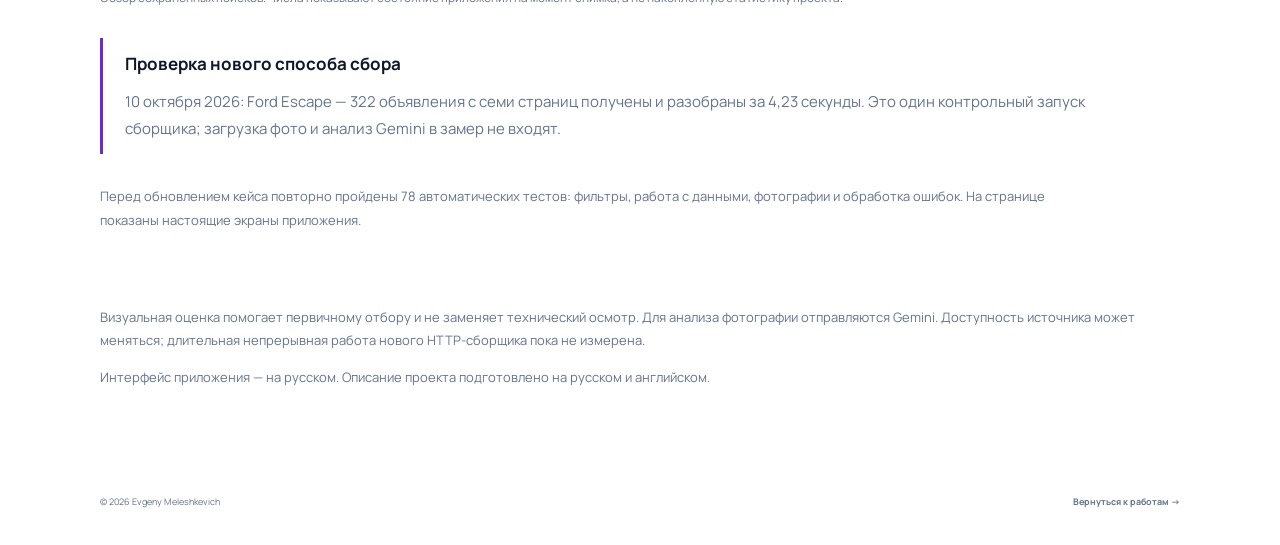
==== commit 3b4e23dc: "Replace Auction Scout screenshots with native 3x captures and readable layouts" ====
--- a/work/auction-scout/index.html
+++ b/work/auction-scout/index.html
@@ -1,2 +1,2 @@
 <!DOCTYPE html>
-<html lang="ru"><head><meta charset="utf-8"/><meta content="width=device-width,initial-scale=1" name="viewport"/><title>Auction Scout — ИИ-отбор аукционных автомобилей</title><meta content="AI-агент для заказчика: сбор объявлений Bid.cars, отбор автомобилей и мотоциклов по фото и корректировка правил." name="description"/><link href="https://evgeny-meleshkevich.github.io/work/auction-scout/" rel="canonical"/><link href="../../assets/favicon.svg" rel="icon"/><link href="../../style.css" rel="stylesheet"/><link href="auction.css?v=20261010-editorial" rel="stylesheet"/><link href="../../image-viewer.css?v=20261010" rel="stylesheet"/><script defer="" src="auction.js?v=20261010-editorial"></script><script defer="" src="../../image-viewer.js?v=20261010"></script><link href="../../themes.css?v=20261010" rel="stylesheet"/><script src="../../themes.js?v=20261010"></script></head><body><header class="header"><a class="brand" data-home="" href="../../#work"><span class="monogram">em<span>↗</span></span><span class="brand-name">Evgeny<br/>Meleshkevich</span></a><a data-home="" data-t="back" href="../../#work">← Все работы</a><div class="languages"><button aria-pressed="true" data-lang="ru">RU</button><span>/</span><button aria-pressed="false" data-lang="en">EN</button></div></header><main class="wrap scout-main"><p class="eyebrow" data-t="kicker">AUCTION SCOUT / ИИ-ОТБОР АУКЦИОННЫХ ЛОТОВ</p><h1 class="" data-t="title">AI-агент для поиска авто <br/>и оценки повреждений по фото.</h1><p class="scout-intro" data-t="intro">Разработал Auction Scout для заказчика, который ищет автомобили и мотоциклы на аукционах. Агент собирает объявления Bid.cars и отбирает лоты по характеристикам и допустимым повреждениям. Вместо просмотра всей выдачи заказчик получает подборку с объяснением каждого решения.</p><p class="project-status" data-t="status">Готовый проект · протестирован заказчиком</p><a class="text-link" data-t="demo" href="#solution">Посмотреть интерфейс ↓</a><div class="scout-tags"><span>Gemini · Multimodal AI</span><span>Python · FastAPI · SQLite</span><span>HTTP/JSON · curl_cffi</span></div><figure class="shot"><img alt="Auction Scout — selection" loading="lazy" src="assets/selection.png"/><figcaption data-t="heroCaption">Подборка Yamaha XVS1100 в рабочем интерфейсе: фотографии, сведения об аукционе и причины отбора. Снимок 8 октября 2026 года.</figcaption></figure><section class="case-section"><p class="eyebrow" data-t="taskLabel">01 / ЗАДАЧА</p><h2 class="" data-t="taskTitle">Обычных фильтров недостаточно</h2><p class="" data-t="task">Марку, модель и пробег можно задать в поиске. С состоянием сложнее: отсутствующий бампер для одного покупателя допустим, а деформация кузова — уже причина отказа. Заказчику нужен был регулярный поиск с таким первичным отбором. Я разобрал его требования к повреждениям и перевёл их в правила, которые агент применяет к данным аукциона и фотографиям.</p></section><section class="case-section" id="solution"><p class="eyebrow" data-t="solutionLabel">02 / РЕШЕНИЕ</p><h2 class="" data-t="solutionTitle">Что делает приложение</h2><div class="scout-pipeline" id="pipeline"></div><figure class="shot dialog-shot"><img alt="Auction Scout — rules" loading="lazy" src="assets/rules.png"/><figcaption data-t="criteriaCaption">Настройки одного поиска: допустимые повреждения, пробег и расписание. Требования к состоянию задаются обычным текстом.</figcaption></figure></section><section class="case-section"><p class="eyebrow" data-t="learningLabel">03 / ОБРАТНАЯ СВЯЗЬ</p><h2 class="" data-t="learningTitle">Критерии можно уточнять по ходу работы</h2><div class="learning-layout"><div><p class="" data-t="learning">Для автомобилей заказчик допускает отсутствие наружных деталей, но не серьёзную деформацию несущего кузова. Эти ситуации важно различать: отсутствие бампера само по себе не доказывает повреждение силовых элементов. Я предусмотрел корректировку на конкретном лоте: заказчик меняет решение, объясняет причину и выбирает, где применять новое правило. Агент учитывает уточнение при следующих оценках, а прежний ответ остаётся доступен для сравнения.</p><p class="fineprint" data-t="learningNote">Поправки хранятся как правила и передаются в контекст Gemini. Это память предпочтений, а не переобучение модели.</p></div><figure class="shot"><img alt="Auction Scout — correction" loading="lazy" src="assets/correction.png"/><figcaption data-t="correctionCaption">Корректировка оценки: решение заказчика, фотографии, пояснение и область применения правила.</figcaption></figure></div></section><section class="case-section"><p class="eyebrow" data-t="engineeringLabel">04 / ИНЖЕНЕРИЯ</p><h2 class="" data-t="engineeringTitle">Какие задачи я решил при разработке</h2><div class="scout-engineering" id="engineering-grid"></div></section><section class="case-section"><p class="eyebrow" data-t="resultLabel">05 / РЕЗУЛЬТАТ</p><h2 class="" data-t="resultTitle">Рабочий инструмент для первичного отбора</h2><p class="" data-t="result">Заказчик протестировал готовое приложение. В нём можно вести несколько поисков, просматривать отобранные лоты и проверять причины отказов. Подборки и поправки сохраняются между запусками; проверки по расписанию выполняются, пока приложение работает. Окончательное решение о конкретном автомобиле или мотоцикле принимает человек.</p><div class="result-shots"><figure class="shot"><img alt="Auction Scout — assessment" loading="lazy" src="assets/assessment.png"/><figcaption data-t="acceptedCaption">Подходящий лот. Gemini объясняет, какие видимые признаки соответствуют условиям поиска; характеристики аукциона показаны отдельно.</figcaption></figure><figure class="shot"><img alt="Auction Scout — rejected" loading="lazy" src="assets/rejected.png"/><figcaption data-t="rejectedCaption">Отсеянный лот. В оценке указаны повреждения передней части, из-за которых он не прошёл заданные условия.</figcaption></figure></div><figure class="shot"><img alt="Auction Scout — overview" loading="lazy" src="assets/overview.png"/><figcaption data-t="overviewCaption">Обзор сохранённых поисков. Числа показывают состояние приложения на момент снимка, а не накопленную статистику проекта.</figcaption></figure><div class="measured-result"><h3 data-t="measurementTitle">Проверка нового способа сбора</h3><p data-t="measurement">10 октября 2026: Ford Escape — 322 объявления с семи страниц получены и разобраны за 4,23 секунды. Это один контрольный запуск сборщика; загрузка фото и анализ Gemini в замер не входят.</p></div><p class="fineprint" data-t="proof">Перед обновлением кейса повторно пройдены 78 автоматических тестов: фильтры, работа с данными, фотографии и обработка ошибок. На странице показаны настоящие экраны приложения.</p></section><p class="fineprint" data-t="notes">Визуальная оценка помогает первичному отбору и не заменяет технический осмотр. Для анализа фотографии отправляются Gemini. Доступность источника может меняться; длительная непрерывная работа нового HTTP-сборщика пока не измерена.</p><p class="fineprint" data-t="uiNote">Интерфейс приложения — на русском. Описание проекта подготовлено на русском и английском.</p></main><footer class="wrap footer"><span>© 2026 Evgeny Meleshkevich</span><a data-home="" data-t="footer" href="../../#work">Вернуться к работам →</a></footer></body></html>+<html lang="ru"><head><meta charset="utf-8"/><meta content="width=device-width,initial-scale=1" name="viewport"/><title>Auction Scout — ИИ-отбор аукционных автомобилей</title><meta content="AI-агент для заказчика: сбор объявлений Bid.cars, отбор автомобилей и мотоциклов по фото и корректировка правил." name="description"/><link href="https://evgeny-meleshkevich.github.io/work/auction-scout/" rel="canonical"/><link href="../../assets/favicon.svg" rel="icon"/><link href="../../style.css" rel="stylesheet"/><link href="auction.css?v=20261010-hidpi" rel="stylesheet"/><link href="../../image-viewer.css?v=20261010" rel="stylesheet"/><script defer="" src="auction.js?v=20261010-hidpi"></script><script defer="" src="../../image-viewer.js?v=20261010"></script><link href="../../themes.css?v=20261010" rel="stylesheet"/><script src="../../themes.js?v=20261010"></script></head><body><header class="header"><a class="brand" data-home="" href="../../#work"><span class="monogram">em<span>↗</span></span><span class="brand-name">Evgeny<br/>Meleshkevich</span></a><a data-home="" data-t="back" href="../../#work">← Все работы</a><div class="languages"><button aria-pressed="true" data-lang="ru">RU</button><span>/</span><button aria-pressed="false" data-lang="en">EN</button></div></header><main class="wrap scout-main"><p class="eyebrow" data-t="kicker">AUCTION SCOUT / ИИ-ОТБОР АУКЦИОННЫХ ЛОТОВ</p><h1 class="" data-t="title">AI-агент для поиска авто <br/>и оценки повреждений по фото.</h1><p class="scout-intro" data-t="intro">Разработал Auction Scout для заказчика, который ищет автомобили и мотоциклы на аукционах. Агент собирает объявления Bid.cars и отбирает лоты по характеристикам и допустимым повреждениям. Вместо просмотра всей выдачи заказчик получает подборку с объяснением каждого решения.</p><p class="project-status" data-t="status">Готовый проект · протестирован заказчиком</p><a class="text-link" data-t="demo" href="#solution">Посмотреть интерфейс ↓</a><div class="scout-tags"><span>Gemini · Multimodal AI</span><span>Python · FastAPI · SQLite</span><span>HTTP/JSON · curl_cffi</span></div><figure class="shot"><img alt="Auction Scout — selection" loading="lazy" src="assets/selection-hidpi.png"/><figcaption data-t="heroCaption">Подборка Yamaha XVS1100 в рабочем интерфейсе: фотографии, сведения об аукционе и причины отбора. Снимок 10 октября 2026 года.</figcaption></figure><section class="case-section"><p class="eyebrow" data-t="taskLabel">01 / ЗАДАЧА</p><h2 class="" data-t="taskTitle">Обычных фильтров недостаточно</h2><p class="" data-t="task">Марку, модель и пробег можно задать в поиске. С состоянием сложнее: отсутствующий бампер для одного покупателя допустим, а деформация кузова — уже причина отказа. Заказчику нужен был регулярный поиск с таким первичным отбором. Я разобрал его требования к повреждениям и перевёл их в правила, которые агент применяет к данным аукциона и фотографиям.</p></section><section class="case-section" id="solution"><p class="eyebrow" data-t="solutionLabel">02 / РЕШЕНИЕ</p><h2 class="" data-t="solutionTitle">Что делает приложение</h2><div class="scout-pipeline" id="pipeline"></div><figure class="shot dialog-shot"><img alt="Auction Scout — rules" loading="lazy" src="assets/rules-hidpi.png"/><figcaption data-t="criteriaCaption">Настройки одного поиска: допустимые повреждения, пробег и расписание. Требования к состоянию задаются обычным текстом.</figcaption></figure></section><section class="case-section"><p class="eyebrow" data-t="learningLabel">03 / ОБРАТНАЯ СВЯЗЬ</p><h2 class="" data-t="learningTitle">Критерии можно уточнять по ходу работы</h2><div class="learning-layout"><div><p class="" data-t="learning">Для автомобилей заказчик допускает отсутствие наружных деталей, но не серьёзную деформацию несущего кузова. Эти ситуации важно различать: отсутствие бампера само по себе не доказывает повреждение силовых элементов. Я предусмотрел корректировку на конкретном лоте: заказчик меняет решение, объясняет причину и выбирает, где применять новое правило. Агент учитывает уточнение при следующих оценках, а прежний ответ остаётся доступен для сравнения.</p><p class="fineprint" data-t="learningNote">Поправки хранятся как правила и передаются в контекст Gemini. Это память предпочтений, а не переобучение модели.</p></div><figure class="shot"><img alt="Auction Scout — correction" loading="lazy" src="assets/correction-hidpi.png"/><figcaption data-t="correctionCaption">Корректировка оценки: решение заказчика, фотографии, пояснение и область применения правила.</figcaption></figure></div></section><section class="case-section"><p class="eyebrow" data-t="engineeringLabel">04 / ИНЖЕНЕРИЯ</p><h2 class="" data-t="engineeringTitle">Какие задачи я решил при разработке</h2><div class="scout-engineering" id="engineering-grid"></div></section><section class="case-section"><p class="eyebrow" data-t="resultLabel">05 / РЕЗУЛЬТАТ</p><h2 class="" data-t="resultTitle">Рабочий инструмент для первичного отбора</h2><p class="" data-t="result">Заказчик протестировал готовое приложение. В нём можно вести несколько поисков, просматривать отобранные лоты и проверять причины отказов. Подборки и поправки сохраняются между запусками; проверки по расписанию выполняются, пока приложение работает. Окончательное решение о конкретном автомобиле или мотоцикле принимает человек.</p><div class="result-shots"><figure class="shot"><img alt="Auction Scout — assessment" loading="lazy" src="assets/assessment-hidpi.png"/><figcaption data-t="acceptedCaption">Подходящий лот. Gemini объясняет, какие видимые признаки соответствуют условиям поиска; характеристики аукциона показаны отдельно.</figcaption></figure><figure class="shot"><img alt="Auction Scout — rejected" loading="lazy" src="assets/rejected-hidpi.png"/><figcaption data-t="rejectedCaption">Отсеянный лот. В оценке указаны повреждения передней части, из-за которых он не прошёл заданные условия.</figcaption></figure></div><figure class="shot"><img alt="Auction Scout — overview" loading="lazy" src="assets/overview-hidpi.png"/><figcaption data-t="overviewCaption">Обзор сохранённых поисков. Числа показывают состояние приложения на момент снимка, а не накопленную статистику проекта.</figcaption></figure><div class="measured-result"><h3 data-t="measurementTitle">Проверка нового способа сбора</h3><p data-t="measurement">10 октября 2026: Ford Escape — 322 объявления с семи страниц получены и разобраны за 4,23 секунды. Это один контрольный запуск сборщика; загрузка фото и анализ Gemini в замер не входят.</p></div><p class="fineprint" data-t="proof">Перед обновлением кейса повторно пройдены 78 автоматических тестов: фильтры, работа с данными, фотографии и обработка ошибок. На странице показаны настоящие экраны приложения.</p></section><p class="fineprint" data-t="notes">Визуальная оценка помогает первичному отбору и не заменяет технический осмотр. Для анализа фотографии отправляются Gemini. Доступность источника может меняться; длительная непрерывная работа нового HTTP-сборщика пока не измерена.</p><p class="fineprint" data-t="uiNote">Интерфейс приложения — на русском. Описание проекта подготовлено на русском и английском.</p></main><footer class="wrap footer"><span>© 2026 Evgeny Meleshkevich</span><a data-home="" data-t="footer" href="../../#work">Вернуться к работам →</a></footer></body></html>
--- a/work/auction-scout/auction.css
+++ b/work/auction-scout/auction.css
@@ -2,3 +2,6 @@
 .scout-main{padding-top:60px;padding-bottom:60px}.scout-main h1{font-size:clamp(34px,4.7vw,66px);line-height:1.12;letter-spacing:-.045em;max-width:1100px;margin:25px 0}.scout-intro{max-width:1000px;font-size:20px;line-height:1.7;color:var(--muted)}.project-status{font-size:13px;font-weight:700;color:var(--green);margin:24px 0 14px}.scout-tags{display:flex;gap:10px;flex-wrap:wrap;margin:28px 0}.scout-tags span{font-size:12px;background:#e7ebe1;padding:7px 12px;border-radius:7px}.shot{margin:30px 0}.shot img{display:block;width:100%;height:auto;border:1px solid var(--line);border-radius:12px}.shot figcaption{font-size:12px;line-height:1.7;color:var(--muted);margin-top:13px}.case-section{padding:48px 0;border-top:1px solid var(--line)}.case-section h2{font-size:clamp(26px,3vw,40px);line-height:1.25;max-width:1000px;margin:15px 0 24px}.case-section>p:not(.eyebrow){max-width:1000px;font-size:17px;line-height:1.85;color:var(--muted)}.scout-pipeline{display:grid;grid-template-columns:repeat(4,1fr);gap:25px;margin:30px 0}.scout-pipeline small{color:var(--green)}.scout-pipeline h3,.scout-engineering h3{font-size:18px;line-height:1.4}.scout-pipeline p,.scout-engineering p{font-size:15px;line-height:1.8;color:var(--muted)}.dialog-shot{max-width:650px;margin:35px auto}.learning-layout{display:grid;grid-template-columns:1fr 1fr;gap:45px;align-items:start}.learning-layout p{font-size:17px;line-height:1.85;color:var(--muted)}.learning-layout .shot{margin-top:0}.scout-engineering{display:grid;grid-template-columns:1fr 1fr;gap:24px 50px}.result-shots{display:grid;grid-template-columns:1fr 1fr;gap:45px;max-width:950px;margin:auto}.result-shots .shot img{max-width:420px;margin:auto}.fineprint{font-size:13px!important;line-height:1.8;color:var(--muted)}@media(max-width:760px){.scout-main{padding-top:35px}.scout-intro{font-size:17px}.scout-pipeline{grid-template-columns:1fr 1fr}.learning-layout,.scout-engineering{grid-template-columns:1fr;gap:22px}.result-shots{gap:18px}.case-section{padding:35px 0}.header>a[data-home]:not(.brand){font-size:11px}}@media(max-width:480px){.scout-pipeline,.result-shots{grid-template-columns:1fr}}
 
 .measured-result{border-left:3px solid var(--green);padding:12px 22px;margin:30px 0;background:var(--paper)}.measured-result h3{font-size:17px;margin:0 0 10px}.measured-result p{font-size:15px;line-height:1.8;color:var(--muted);margin:0}
+
+/* Keep screenshot text readable instead of shrinking full cards into columns. */
+.result-shots{grid-template-columns:1fr;max-width:768px;gap:24px}.result-shots .shot img{max-width:none}.learning-layout{grid-template-columns:1fr}.learning-layout .shot{max-width:650px;width:100%;margin:16px auto}.learning-layout>div{max-width:950px}
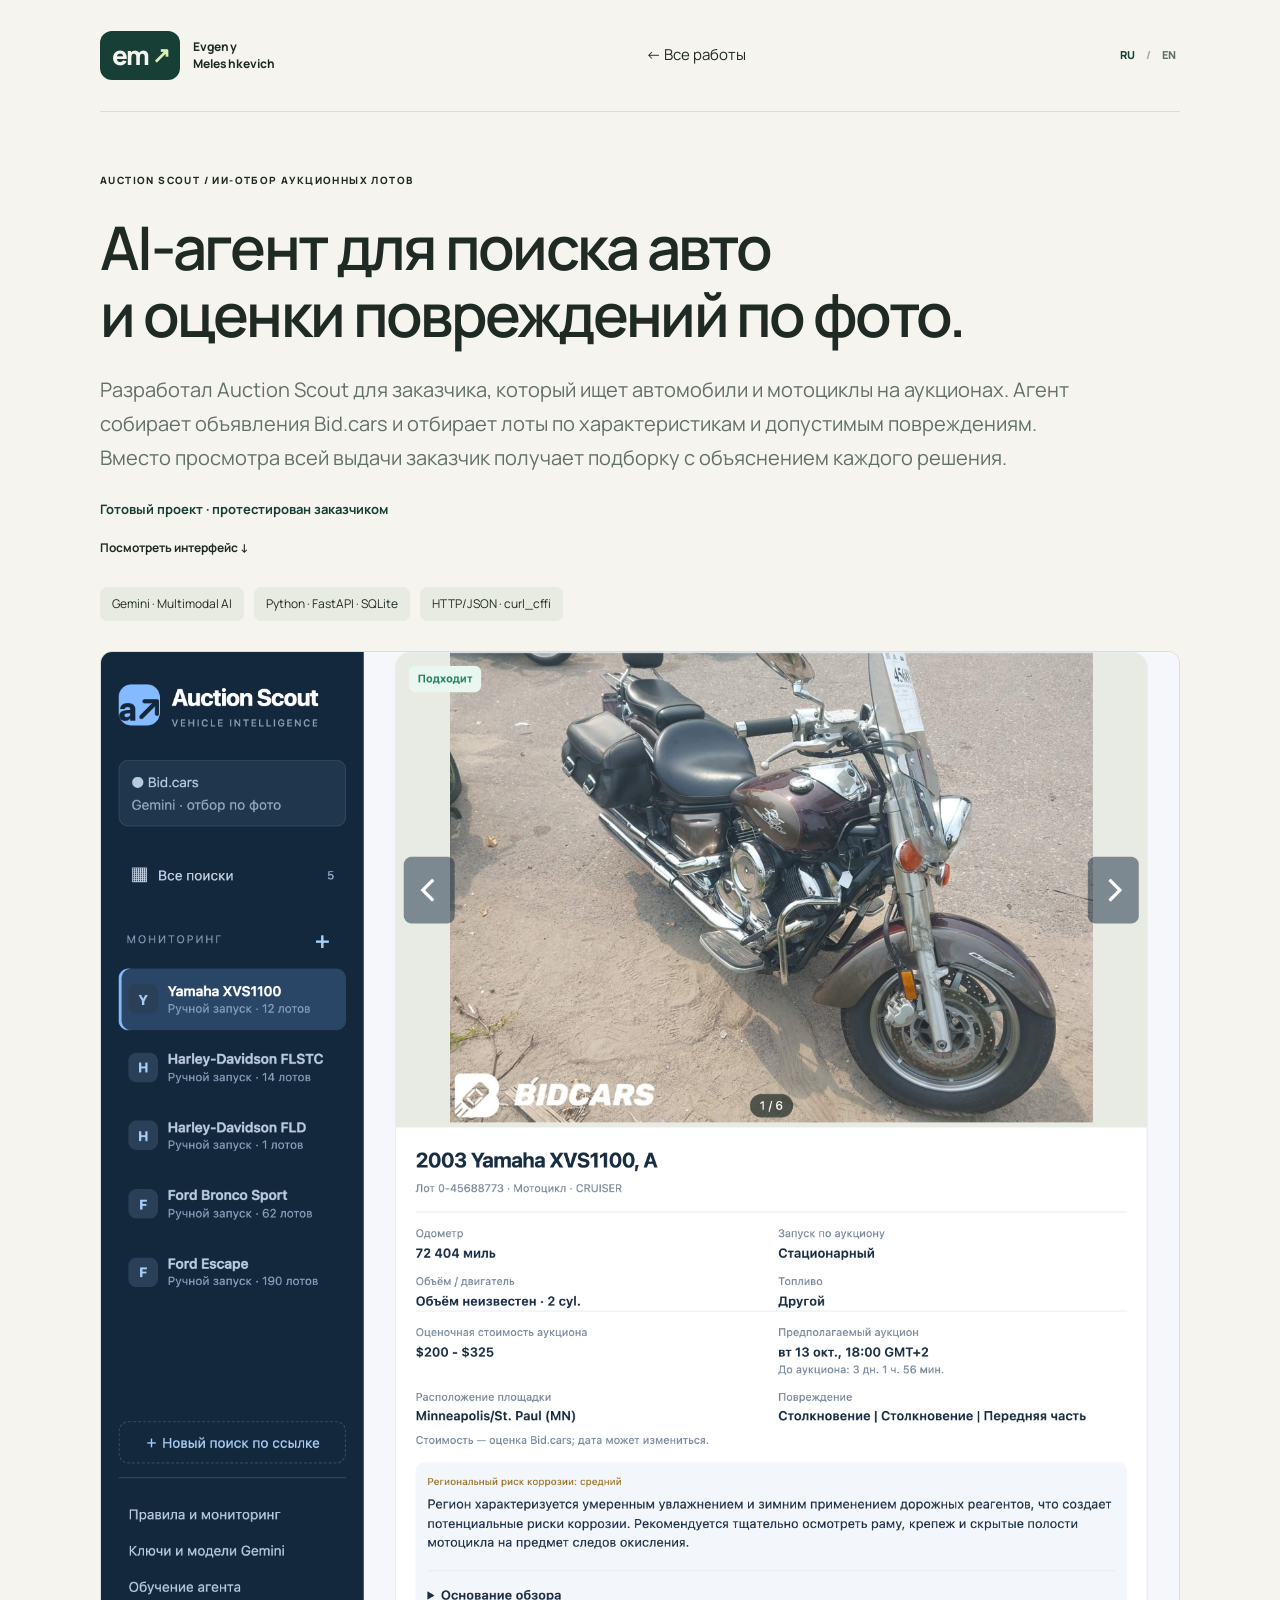
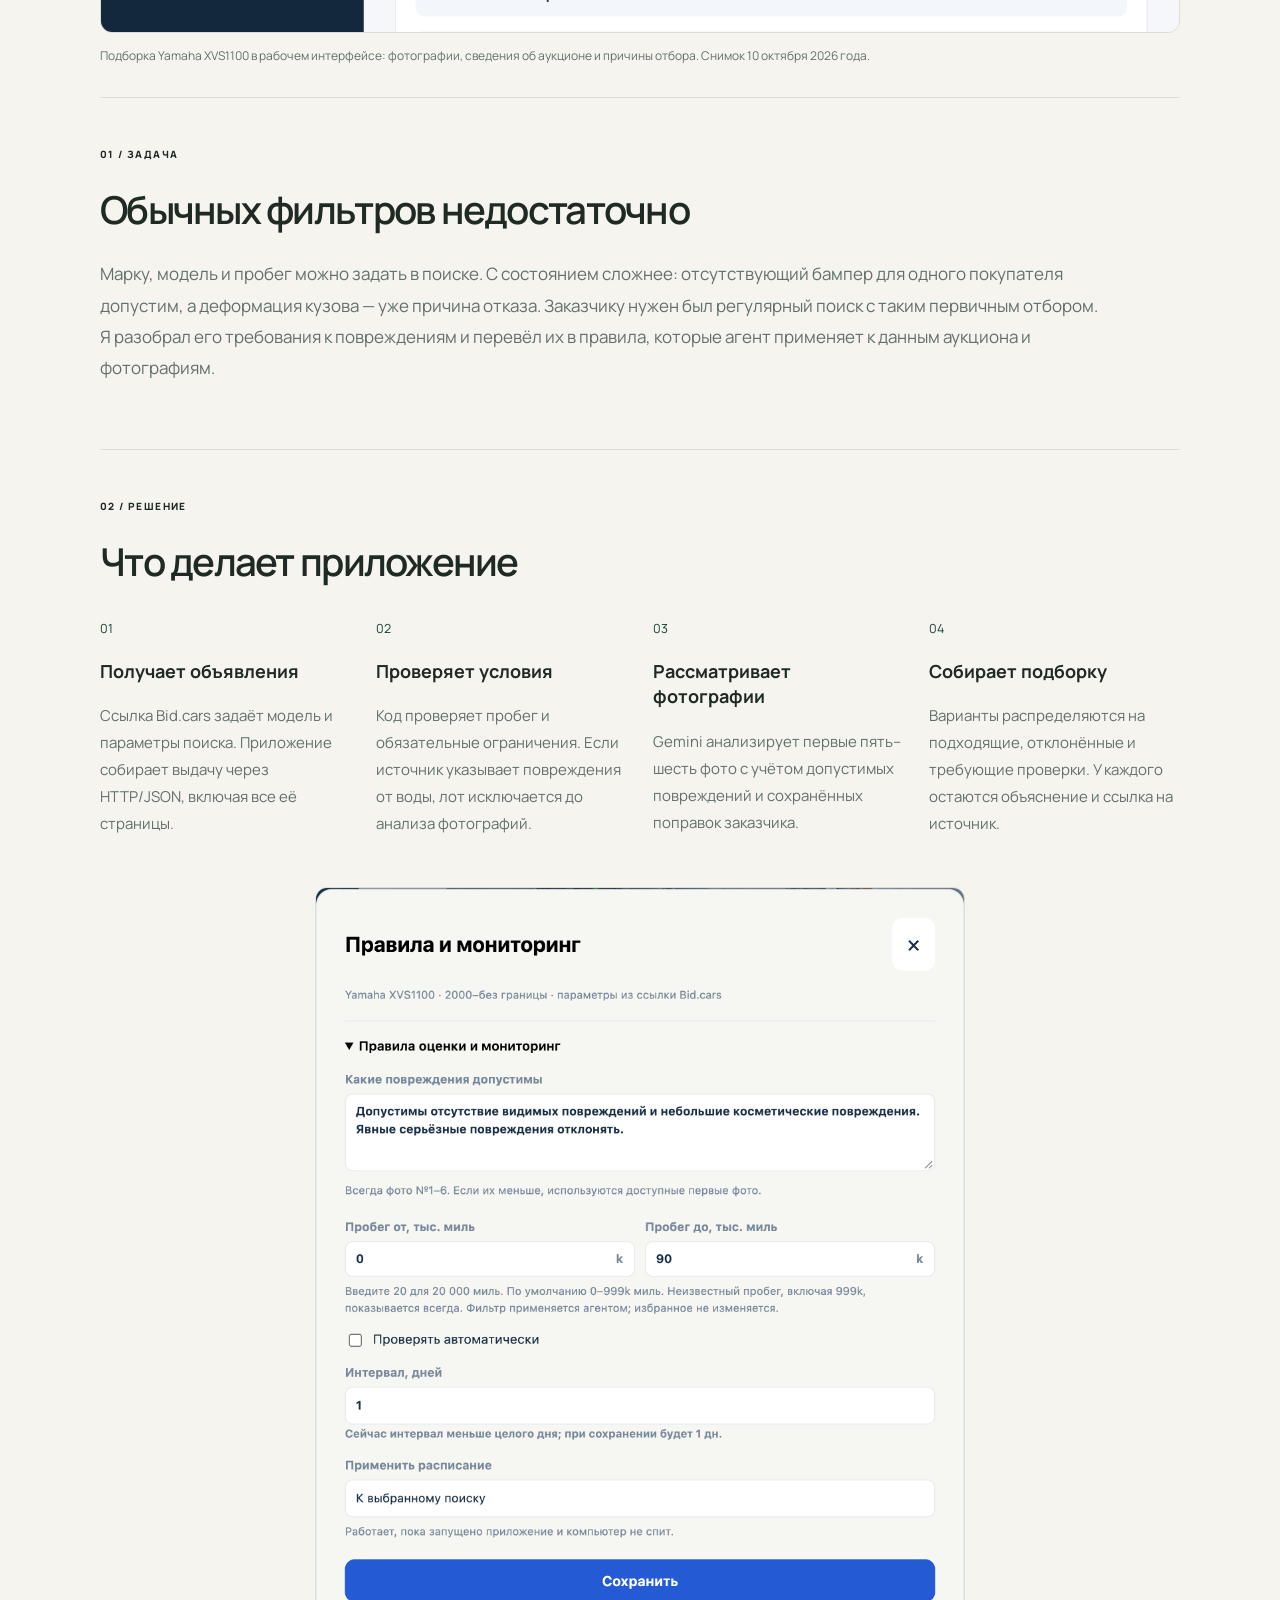
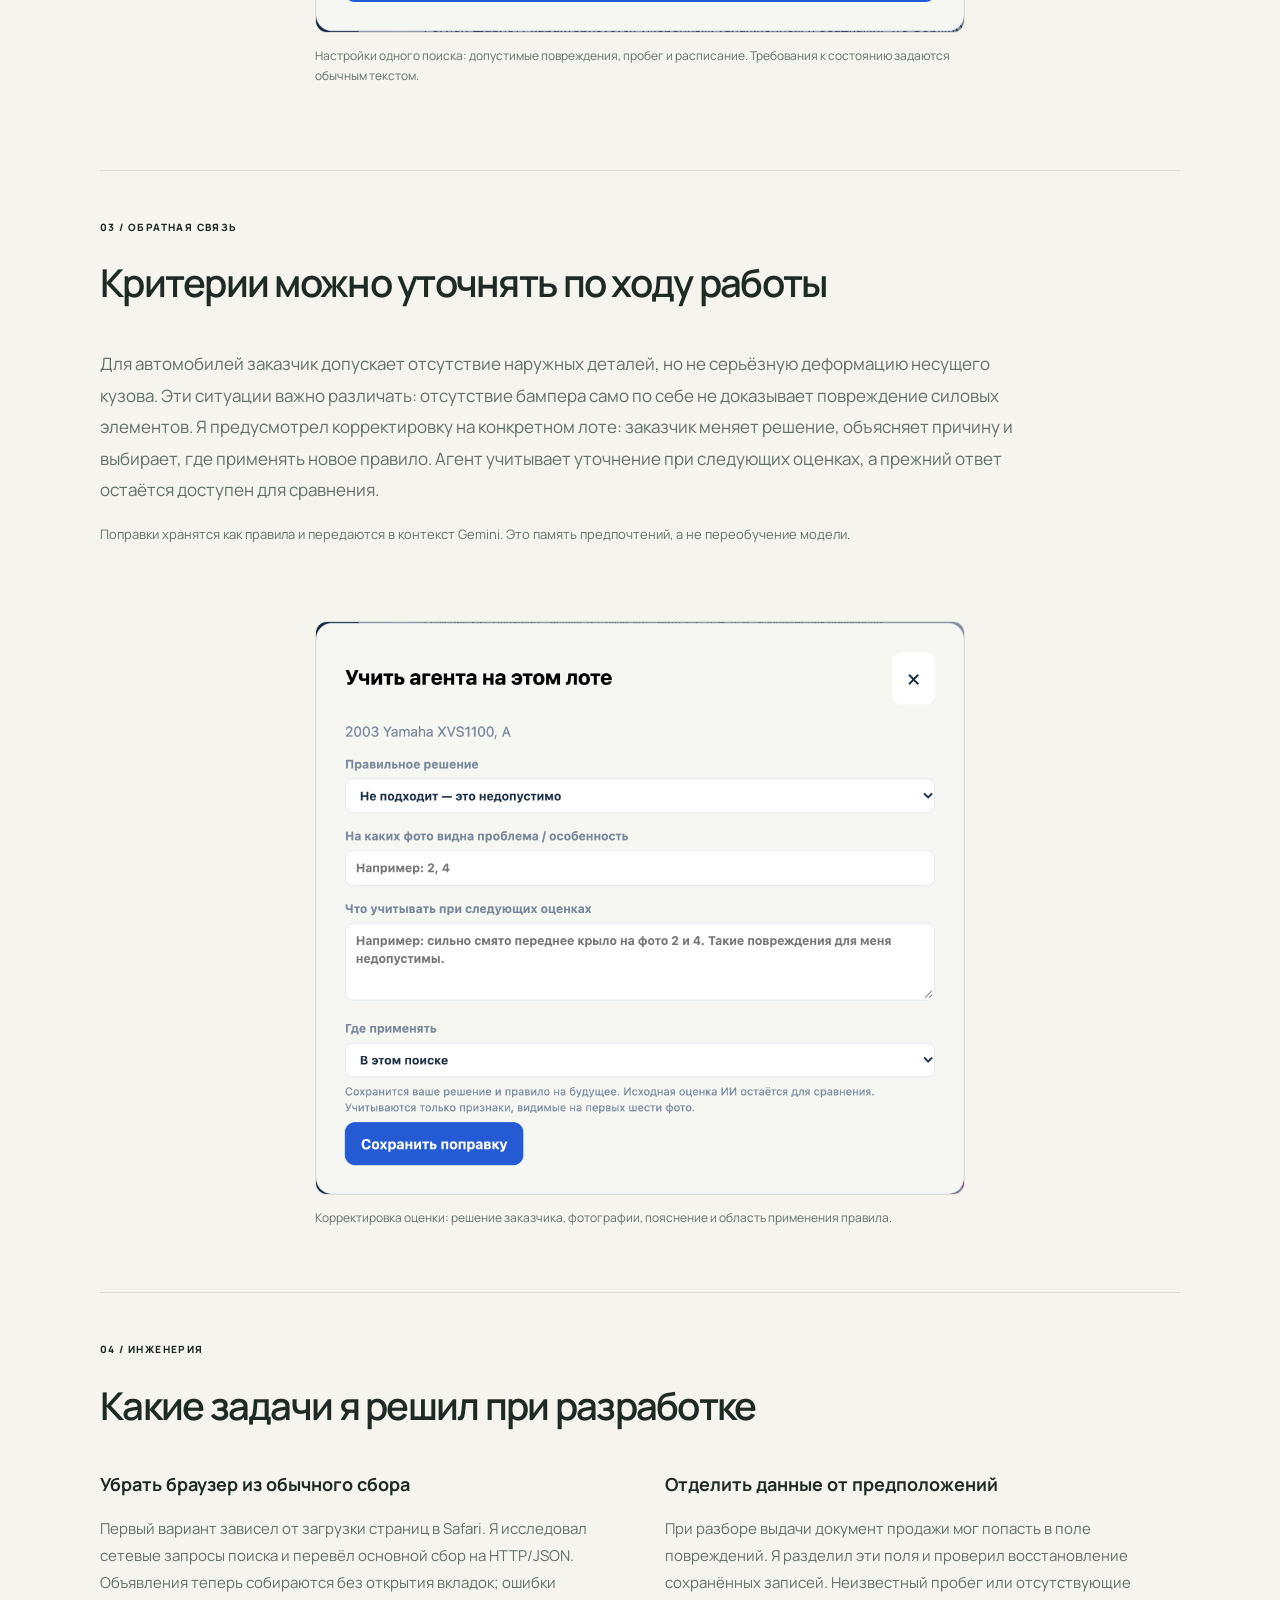
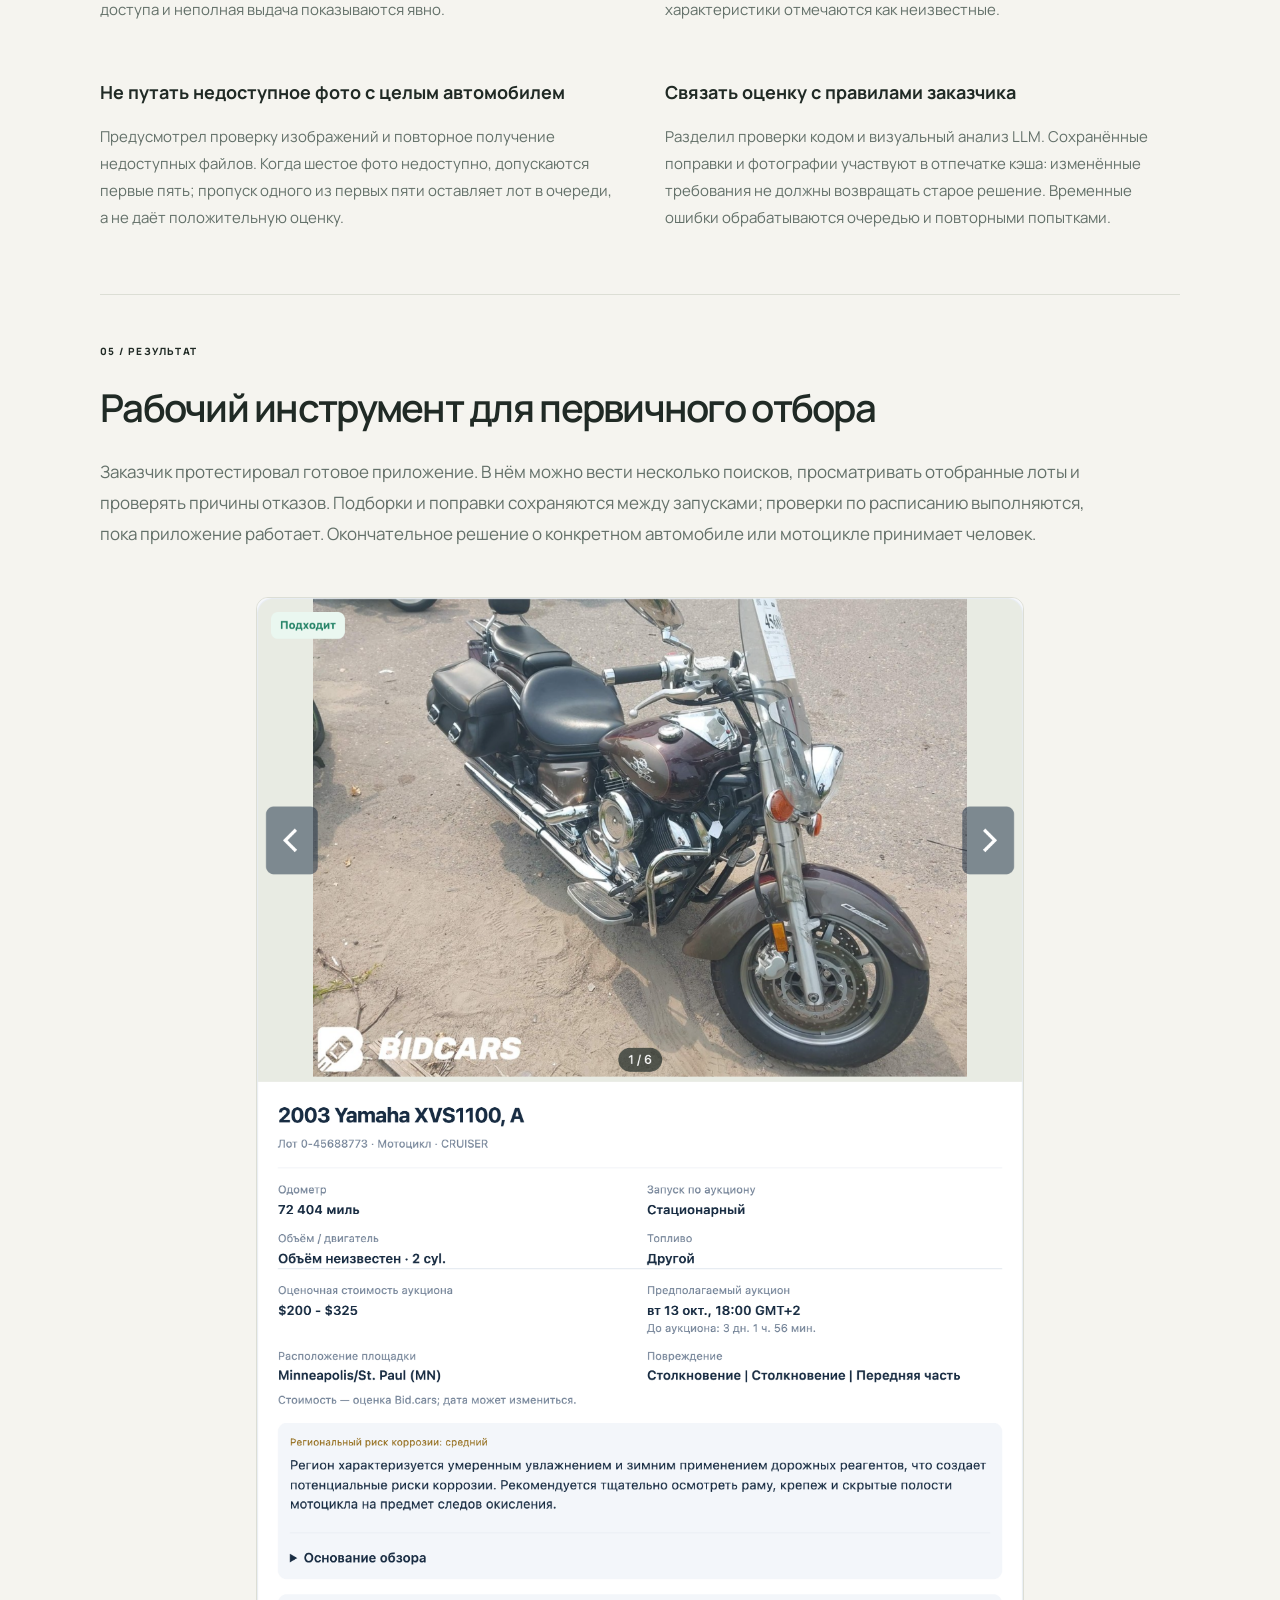
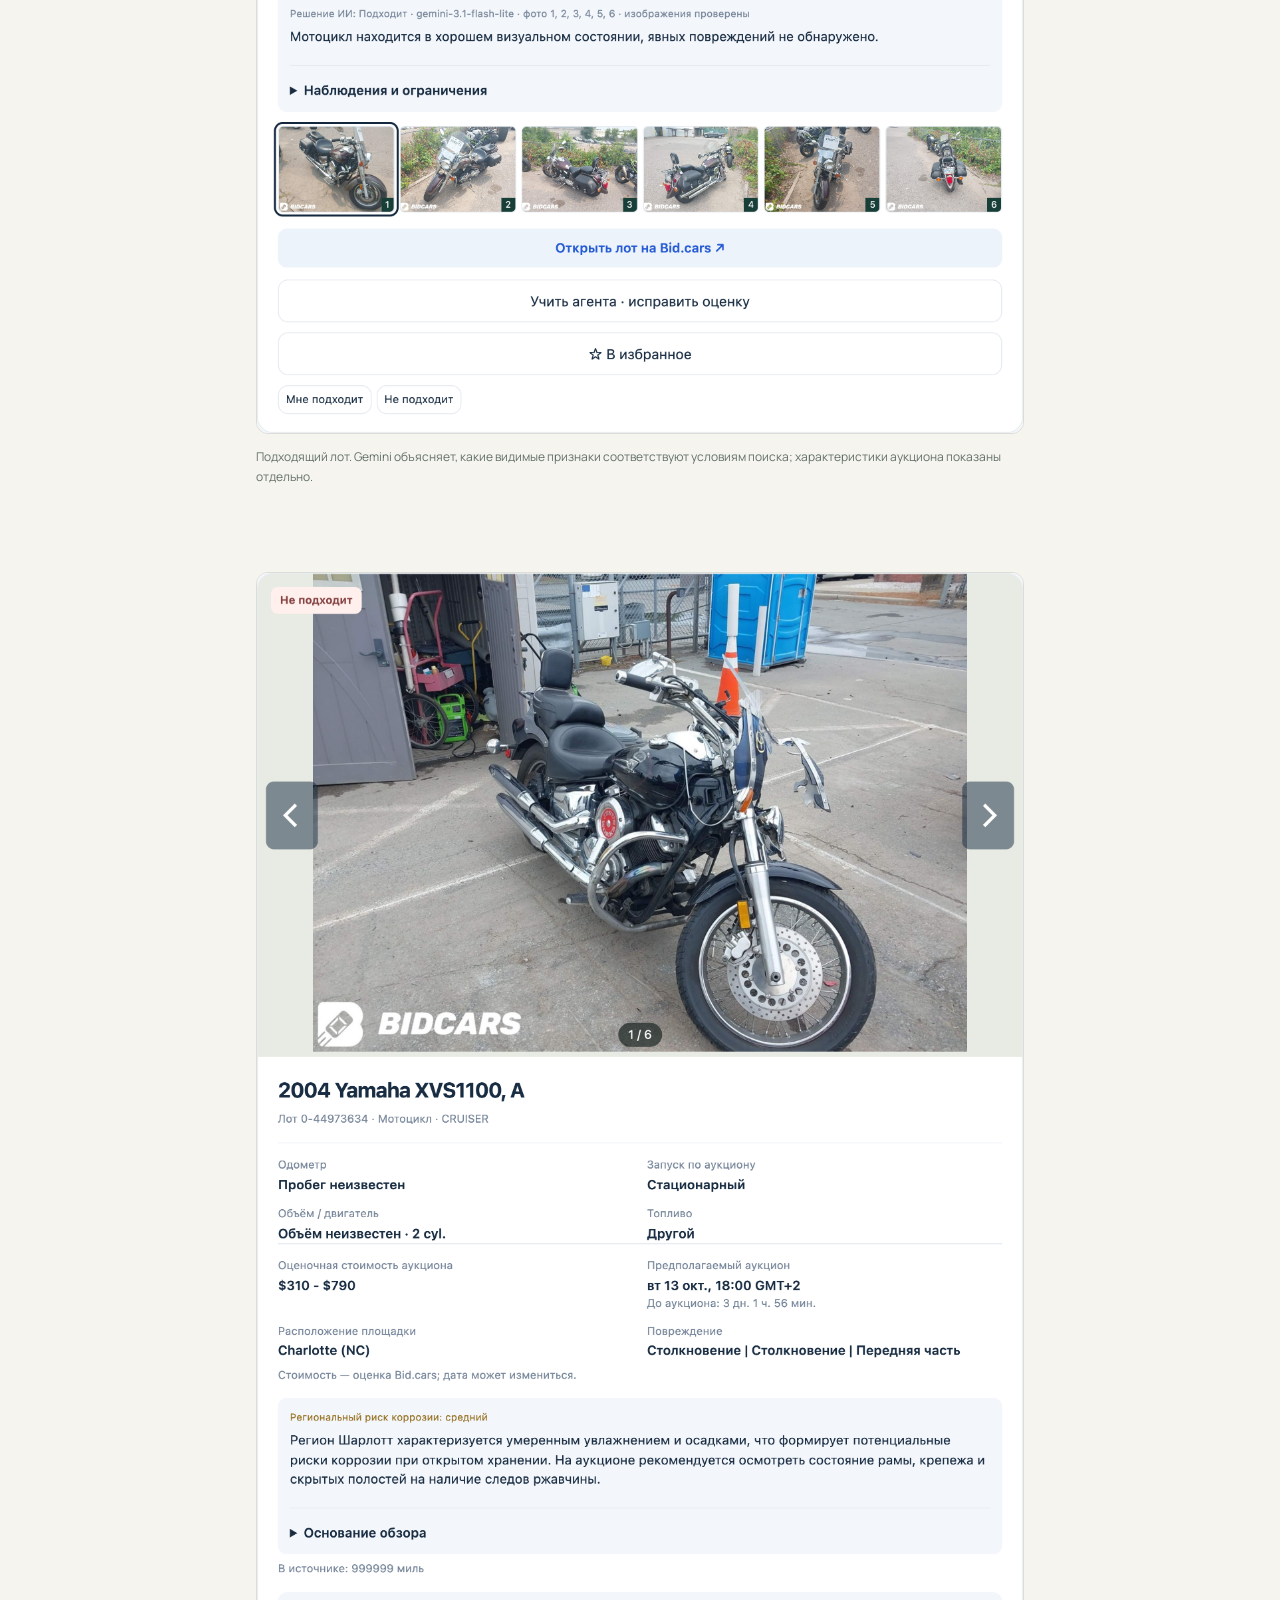
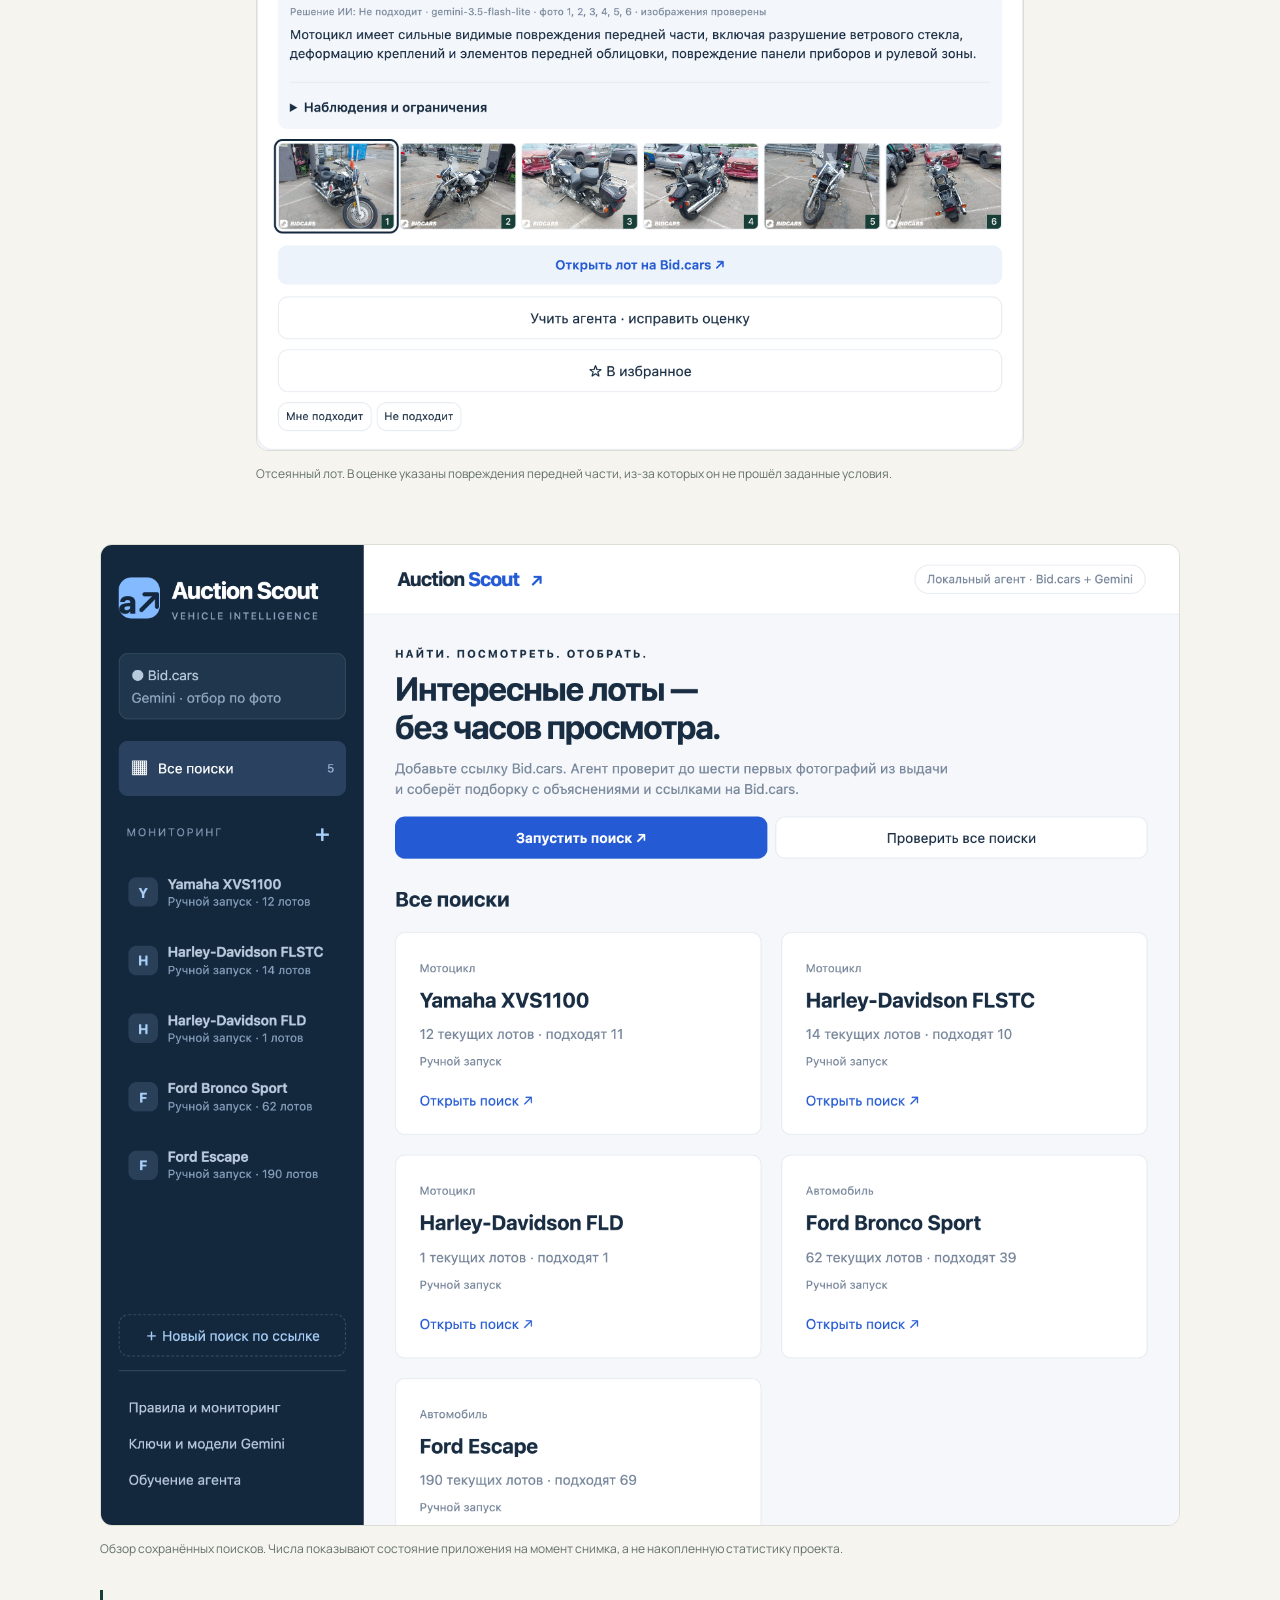
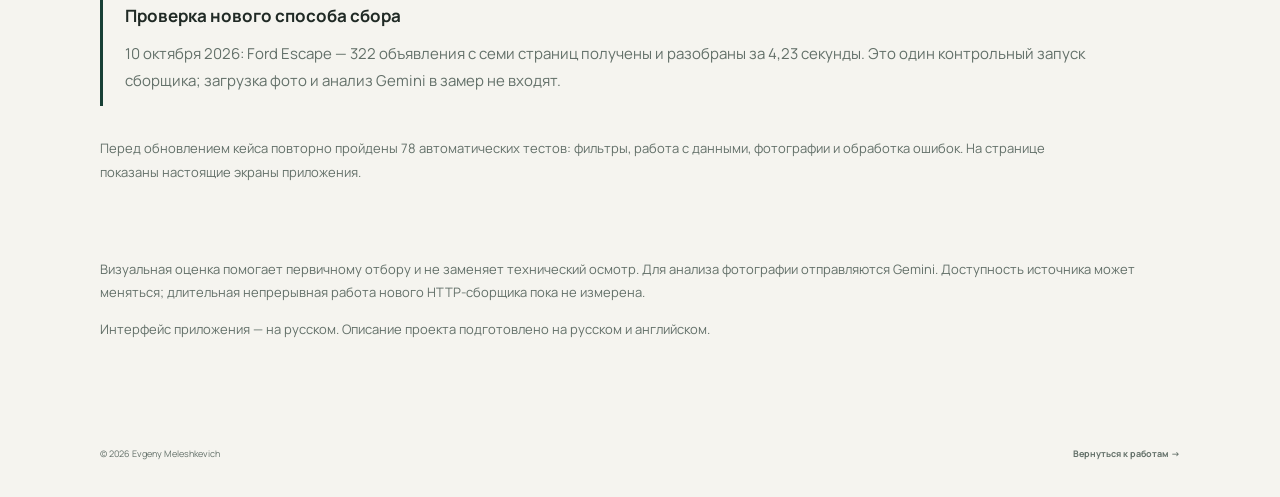
==== commit aafb3188: "Restore green palette across the site and reset saved violet selection" ====
--- a/work/auction-scout/index.html
+++ b/work/auction-scout/index.html
@@ -1,2 +1,2 @@
 <!DOCTYPE html>
-<html lang="ru"><head><meta charset="utf-8"/><meta content="width=device-width,initial-scale=1" name="viewport"/><title>Auction Scout — ИИ-отбор аукционных автомобилей</title><meta content="AI-агент для заказчика: сбор объявлений Bid.cars, отбор автомобилей и мотоциклов по фото и корректировка правил." name="description"/><link href="https://evgeny-meleshkevich.github.io/work/auction-scout/" rel="canonical"/><link href="../../assets/favicon.svg" rel="icon"/><link href="../../style.css" rel="stylesheet"/><link href="auction.css?v=20261010-hidpi" rel="stylesheet"/><link href="../../image-viewer.css?v=20261010" rel="stylesheet"/><script defer="" src="auction.js?v=20261010-hidpi"></script><script defer="" src="../../image-viewer.js?v=20261010"></script><link href="../../themes.css?v=20261010" rel="stylesheet"/><script src="../../themes.js?v=20261010"></script></head><body><header class="header"><a class="brand" data-home="" href="../../#work"><span class="monogram">em<span>↗</span></span><span class="brand-name">Evgeny<br/>Meleshkevich</span></a><a data-home="" data-t="back" href="../../#work">← Все работы</a><div class="languages"><button aria-pressed="true" data-lang="ru">RU</button><span>/</span><button aria-pressed="false" data-lang="en">EN</button></div></header><main class="wrap scout-main"><p class="eyebrow" data-t="kicker">AUCTION SCOUT / ИИ-ОТБОР АУКЦИОННЫХ ЛОТОВ</p><h1 class="" data-t="title">AI-агент для поиска авто <br/>и оценки повреждений по фото.</h1><p class="scout-intro" data-t="intro">Разработал Auction Scout для заказчика, который ищет автомобили и мотоциклы на аукционах. Агент собирает объявления Bid.cars и отбирает лоты по характеристикам и допустимым повреждениям. Вместо просмотра всей выдачи заказчик получает подборку с объяснением каждого решения.</p><p class="project-status" data-t="status">Готовый проект · протестирован заказчиком</p><a class="text-link" data-t="demo" href="#solution">Посмотреть интерфейс ↓</a><div class="scout-tags"><span>Gemini · Multimodal AI</span><span>Python · FastAPI · SQLite</span><span>HTTP/JSON · curl_cffi</span></div><figure class="shot"><img alt="Auction Scout — selection" loading="lazy" src="assets/selection-hidpi.png"/><figcaption data-t="heroCaption">Подборка Yamaha XVS1100 в рабочем интерфейсе: фотографии, сведения об аукционе и причины отбора. Снимок 10 октября 2026 года.</figcaption></figure><section class="case-section"><p class="eyebrow" data-t="taskLabel">01 / ЗАДАЧА</p><h2 class="" data-t="taskTitle">Обычных фильтров недостаточно</h2><p class="" data-t="task">Марку, модель и пробег можно задать в поиске. С состоянием сложнее: отсутствующий бампер для одного покупателя допустим, а деформация кузова — уже причина отказа. Заказчику нужен был регулярный поиск с таким первичным отбором. Я разобрал его требования к повреждениям и перевёл их в правила, которые агент применяет к данным аукциона и фотографиям.</p></section><section class="case-section" id="solution"><p class="eyebrow" data-t="solutionLabel">02 / РЕШЕНИЕ</p><h2 class="" data-t="solutionTitle">Что делает приложение</h2><div class="scout-pipeline" id="pipeline"></div><figure class="shot dialog-shot"><img alt="Auction Scout — rules" loading="lazy" src="assets/rules-hidpi.png"/><figcaption data-t="criteriaCaption">Настройки одного поиска: допустимые повреждения, пробег и расписание. Требования к состоянию задаются обычным текстом.</figcaption></figure></section><section class="case-section"><p class="eyebrow" data-t="learningLabel">03 / ОБРАТНАЯ СВЯЗЬ</p><h2 class="" data-t="learningTitle">Критерии можно уточнять по ходу работы</h2><div class="learning-layout"><div><p class="" data-t="learning">Для автомобилей заказчик допускает отсутствие наружных деталей, но не серьёзную деформацию несущего кузова. Эти ситуации важно различать: отсутствие бампера само по себе не доказывает повреждение силовых элементов. Я предусмотрел корректировку на конкретном лоте: заказчик меняет решение, объясняет причину и выбирает, где применять новое правило. Агент учитывает уточнение при следующих оценках, а прежний ответ остаётся доступен для сравнения.</p><p class="fineprint" data-t="learningNote">Поправки хранятся как правила и передаются в контекст Gemini. Это память предпочтений, а не переобучение модели.</p></div><figure class="shot"><img alt="Auction Scout — correction" loading="lazy" src="assets/correction-hidpi.png"/><figcaption data-t="correctionCaption">Корректировка оценки: решение заказчика, фотографии, пояснение и область применения правила.</figcaption></figure></div></section><section class="case-section"><p class="eyebrow" data-t="engineeringLabel">04 / ИНЖЕНЕРИЯ</p><h2 class="" data-t="engineeringTitle">Какие задачи я решил при разработке</h2><div class="scout-engineering" id="engineering-grid"></div></section><section class="case-section"><p class="eyebrow" data-t="resultLabel">05 / РЕЗУЛЬТАТ</p><h2 class="" data-t="resultTitle">Рабочий инструмент для первичного отбора</h2><p class="" data-t="result">Заказчик протестировал готовое приложение. В нём можно вести несколько поисков, просматривать отобранные лоты и проверять причины отказов. Подборки и поправки сохраняются между запусками; проверки по расписанию выполняются, пока приложение работает. Окончательное решение о конкретном автомобиле или мотоцикле принимает человек.</p><div class="result-shots"><figure class="shot"><img alt="Auction Scout — assessment" loading="lazy" src="assets/assessment-hidpi.png"/><figcaption data-t="acceptedCaption">Подходящий лот. Gemini объясняет, какие видимые признаки соответствуют условиям поиска; характеристики аукциона показаны отдельно.</figcaption></figure><figure class="shot"><img alt="Auction Scout — rejected" loading="lazy" src="assets/rejected-hidpi.png"/><figcaption data-t="rejectedCaption">Отсеянный лот. В оценке указаны повреждения передней части, из-за которых он не прошёл заданные условия.</figcaption></figure></div><figure class="shot"><img alt="Auction Scout — overview" loading="lazy" src="assets/overview-hidpi.png"/><figcaption data-t="overviewCaption">Обзор сохранённых поисков. Числа показывают состояние приложения на момент снимка, а не накопленную статистику проекта.</figcaption></figure><div class="measured-result"><h3 data-t="measurementTitle">Проверка нового способа сбора</h3><p data-t="measurement">10 октября 2026: Ford Escape — 322 объявления с семи страниц получены и разобраны за 4,23 секунды. Это один контрольный запуск сборщика; загрузка фото и анализ Gemini в замер не входят.</p></div><p class="fineprint" data-t="proof">Перед обновлением кейса повторно пройдены 78 автоматических тестов: фильтры, работа с данными, фотографии и обработка ошибок. На странице показаны настоящие экраны приложения.</p></section><p class="fineprint" data-t="notes">Визуальная оценка помогает первичному отбору и не заменяет технический осмотр. Для анализа фотографии отправляются Gemini. Доступность источника может меняться; длительная непрерывная работа нового HTTP-сборщика пока не измерена.</p><p class="fineprint" data-t="uiNote">Интерфейс приложения — на русском. Описание проекта подготовлено на русском и английском.</p></main><footer class="wrap footer"><span>© 2026 Evgeny Meleshkevich</span><a data-home="" data-t="footer" href="../../#work">Вернуться к работам →</a></footer></body></html>+<html lang="ru"><head><meta charset="utf-8"/><meta content="width=device-width,initial-scale=1" name="viewport"/><title>Auction Scout — ИИ-отбор аукционных автомобилей</title><meta content="AI-агент для заказчика: сбор объявлений Bid.cars, отбор автомобилей и мотоциклов по фото и корректировка правил." name="description"/><link href="https://evgeny-meleshkevich.github.io/work/auction-scout/" rel="canonical"/><link href="../../assets/favicon.svg" rel="icon"/><link href="../../style.css" rel="stylesheet"/><link href="auction.css?v=20261010-hidpi" rel="stylesheet"/><link href="../../image-viewer.css?v=20261010" rel="stylesheet"/><script defer="" src="auction.js?v=20261010-hidpi"></script><script defer="" src="../../image-viewer.js?v=20261010"></script><link href="../../themes.css?v=20261010" rel="stylesheet"/><script src="../../themes.js?v=20261010-green"></script></head><body><header class="header"><a class="brand" data-home="" href="../../#work"><span class="monogram">em<span>↗</span></span><span class="brand-name">Evgeny<br/>Meleshkevich</span></a><a data-home="" data-t="back" href="../../#work">← Все работы</a><div class="languages"><button aria-pressed="true" data-lang="ru">RU</button><span>/</span><button aria-pressed="false" data-lang="en">EN</button></div></header><main class="wrap scout-main"><p class="eyebrow" data-t="kicker">AUCTION SCOUT / ИИ-ОТБОР АУКЦИОННЫХ ЛОТОВ</p><h1 class="" data-t="title">AI-агент для поиска авто <br/>и оценки повреждений по фото.</h1><p class="scout-intro" data-t="intro">Разработал Auction Scout для заказчика, который ищет автомобили и мотоциклы на аукционах. Агент собирает объявления Bid.cars и отбирает лоты по характеристикам и допустимым повреждениям. Вместо просмотра всей выдачи заказчик получает подборку с объяснением каждого решения.</p><p class="project-status" data-t="status">Готовый проект · протестирован заказчиком</p><a class="text-link" data-t="demo" href="#solution">Посмотреть интерфейс ↓</a><div class="scout-tags"><span>Gemini · Multimodal AI</span><span>Python · FastAPI · SQLite</span><span>HTTP/JSON · curl_cffi</span></div><figure class="shot"><img alt="Auction Scout — selection" loading="lazy" src="assets/selection-hidpi.png"/><figcaption data-t="heroCaption">Подборка Yamaha XVS1100 в рабочем интерфейсе: фотографии, сведения об аукционе и причины отбора. Снимок 10 октября 2026 года.</figcaption></figure><section class="case-section"><p class="eyebrow" data-t="taskLabel">01 / ЗАДАЧА</p><h2 class="" data-t="taskTitle">Обычных фильтров недостаточно</h2><p class="" data-t="task">Марку, модель и пробег можно задать в поиске. С состоянием сложнее: отсутствующий бампер для одного покупателя допустим, а деформация кузова — уже причина отказа. Заказчику нужен был регулярный поиск с таким первичным отбором. Я разобрал его требования к повреждениям и перевёл их в правила, которые агент применяет к данным аукциона и фотографиям.</p></section><section class="case-section" id="solution"><p class="eyebrow" data-t="solutionLabel">02 / РЕШЕНИЕ</p><h2 class="" data-t="solutionTitle">Что делает приложение</h2><div class="scout-pipeline" id="pipeline"></div><figure class="shot dialog-shot"><img alt="Auction Scout — rules" loading="lazy" src="assets/rules-hidpi.png"/><figcaption data-t="criteriaCaption">Настройки одного поиска: допустимые повреждения, пробег и расписание. Требования к состоянию задаются обычным текстом.</figcaption></figure></section><section class="case-section"><p class="eyebrow" data-t="learningLabel">03 / ОБРАТНАЯ СВЯЗЬ</p><h2 class="" data-t="learningTitle">Критерии можно уточнять по ходу работы</h2><div class="learning-layout"><div><p class="" data-t="learning">Для автомобилей заказчик допускает отсутствие наружных деталей, но не серьёзную деформацию несущего кузова. Эти ситуации важно различать: отсутствие бампера само по себе не доказывает повреждение силовых элементов. Я предусмотрел корректировку на конкретном лоте: заказчик меняет решение, объясняет причину и выбирает, где применять новое правило. Агент учитывает уточнение при следующих оценках, а прежний ответ остаётся доступен для сравнения.</p><p class="fineprint" data-t="learningNote">Поправки хранятся как правила и передаются в контекст Gemini. Это память предпочтений, а не переобучение модели.</p></div><figure class="shot"><img alt="Auction Scout — correction" loading="lazy" src="assets/correction-hidpi.png"/><figcaption data-t="correctionCaption">Корректировка оценки: решение заказчика, фотографии, пояснение и область применения правила.</figcaption></figure></div></section><section class="case-section"><p class="eyebrow" data-t="engineeringLabel">04 / ИНЖЕНЕРИЯ</p><h2 class="" data-t="engineeringTitle">Какие задачи я решил при разработке</h2><div class="scout-engineering" id="engineering-grid"></div></section><section class="case-section"><p class="eyebrow" data-t="resultLabel">05 / РЕЗУЛЬТАТ</p><h2 class="" data-t="resultTitle">Рабочий инструмент для первичного отбора</h2><p class="" data-t="result">Заказчик протестировал готовое приложение. В нём можно вести несколько поисков, просматривать отобранные лоты и проверять причины отказов. Подборки и поправки сохраняются между запусками; проверки по расписанию выполняются, пока приложение работает. Окончательное решение о конкретном автомобиле или мотоцикле принимает человек.</p><div class="result-shots"><figure class="shot"><img alt="Auction Scout — assessment" loading="lazy" src="assets/assessment-hidpi.png"/><figcaption data-t="acceptedCaption">Подходящий лот. Gemini объясняет, какие видимые признаки соответствуют условиям поиска; характеристики аукциона показаны отдельно.</figcaption></figure><figure class="shot"><img alt="Auction Scout — rejected" loading="lazy" src="assets/rejected-hidpi.png"/><figcaption data-t="rejectedCaption">Отсеянный лот. В оценке указаны повреждения передней части, из-за которых он не прошёл заданные условия.</figcaption></figure></div><figure class="shot"><img alt="Auction Scout — overview" loading="lazy" src="assets/overview-hidpi.png"/><figcaption data-t="overviewCaption">Обзор сохранённых поисков. Числа показывают состояние приложения на момент снимка, а не накопленную статистику проекта.</figcaption></figure><div class="measured-result"><h3 data-t="measurementTitle">Проверка нового способа сбора</h3><p data-t="measurement">10 октября 2026: Ford Escape — 322 объявления с семи страниц получены и разобраны за 4,23 секунды. Это один контрольный запуск сборщика; загрузка фото и анализ Gemini в замер не входят.</p></div><p class="fineprint" data-t="proof">Перед обновлением кейса повторно пройдены 78 автоматических тестов: фильтры, работа с данными, фотографии и обработка ошибок. На странице показаны настоящие экраны приложения.</p></section><p class="fineprint" data-t="notes">Визуальная оценка помогает первичному отбору и не заменяет технический осмотр. Для анализа фотографии отправляются Gemini. Доступность источника может меняться; длительная непрерывная работа нового HTTP-сборщика пока не измерена.</p><p class="fineprint" data-t="uiNote">Интерфейс приложения — на русском. Описание проекта подготовлено на русском и английском.</p></main><footer class="wrap footer"><span>© 2026 Evgeny Meleshkevich</span><a data-home="" data-t="footer" href="../../#work">Вернуться к работам →</a></footer></body></html>
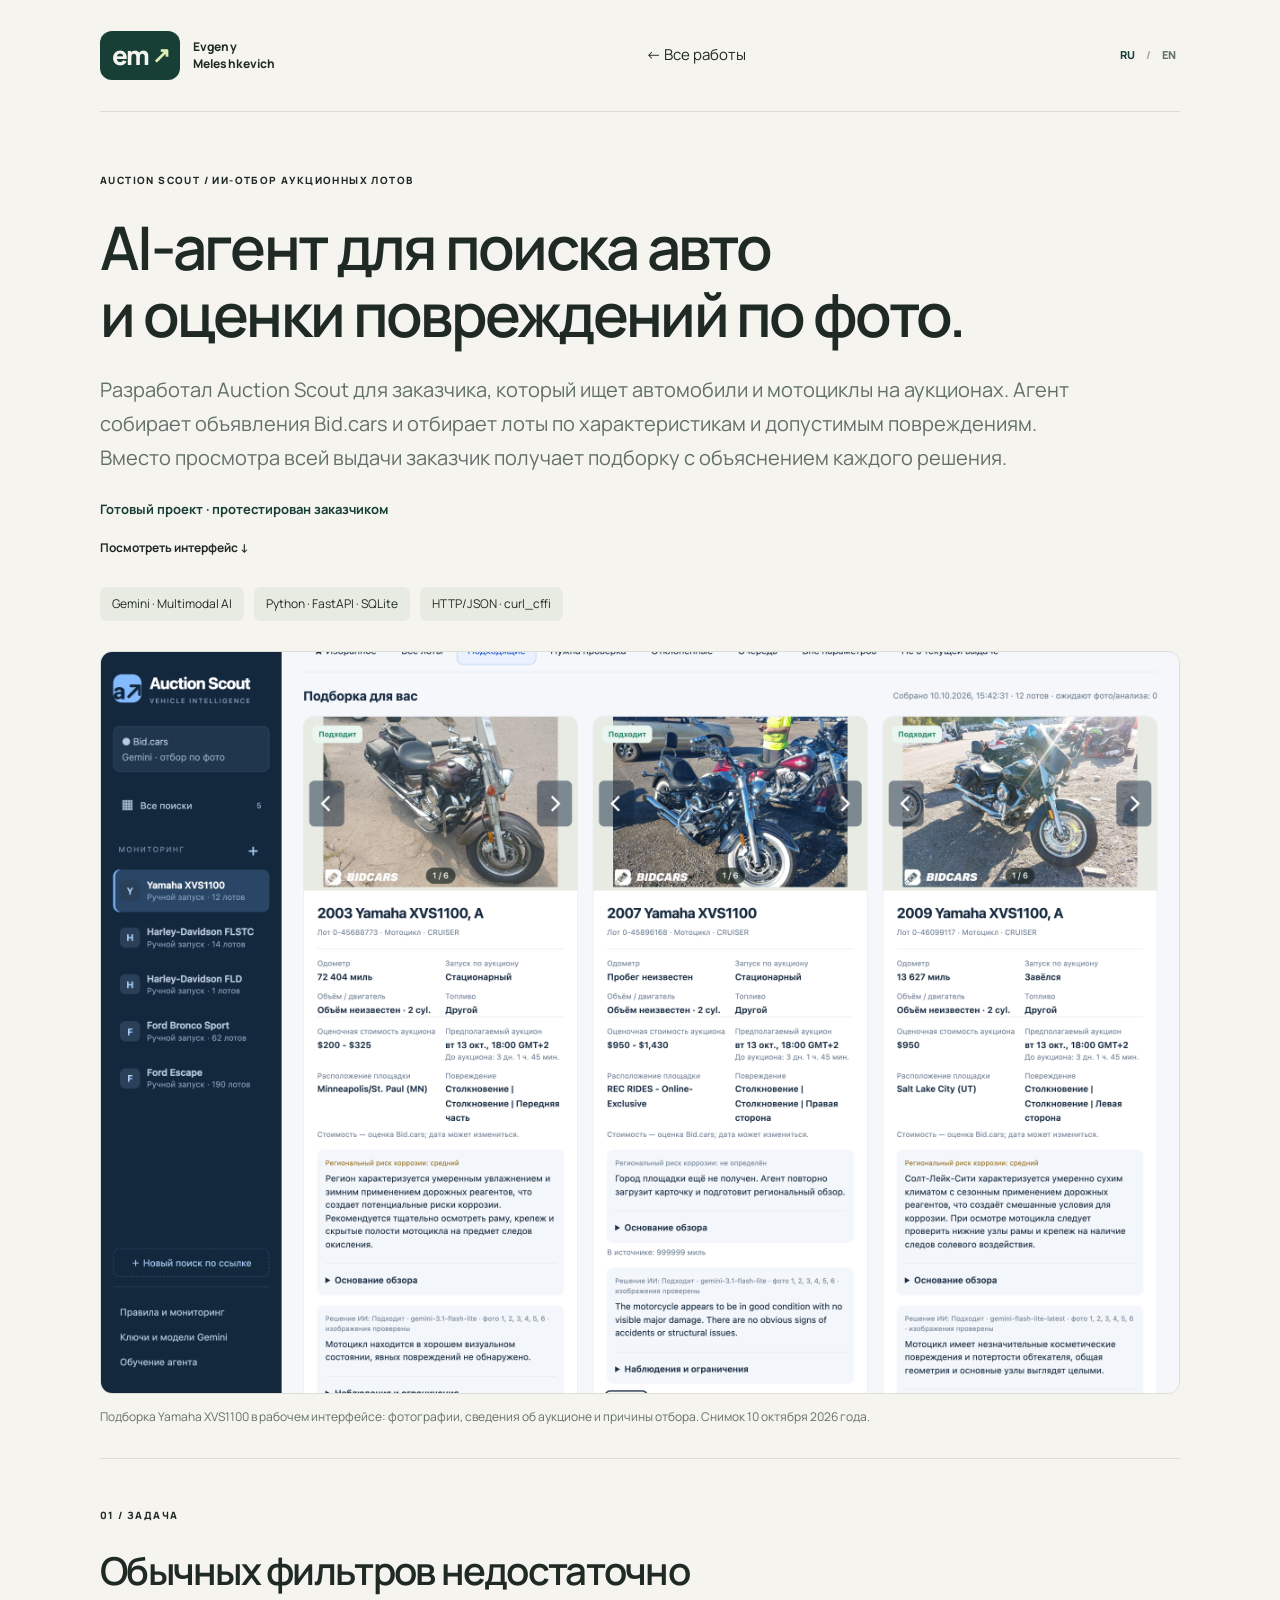
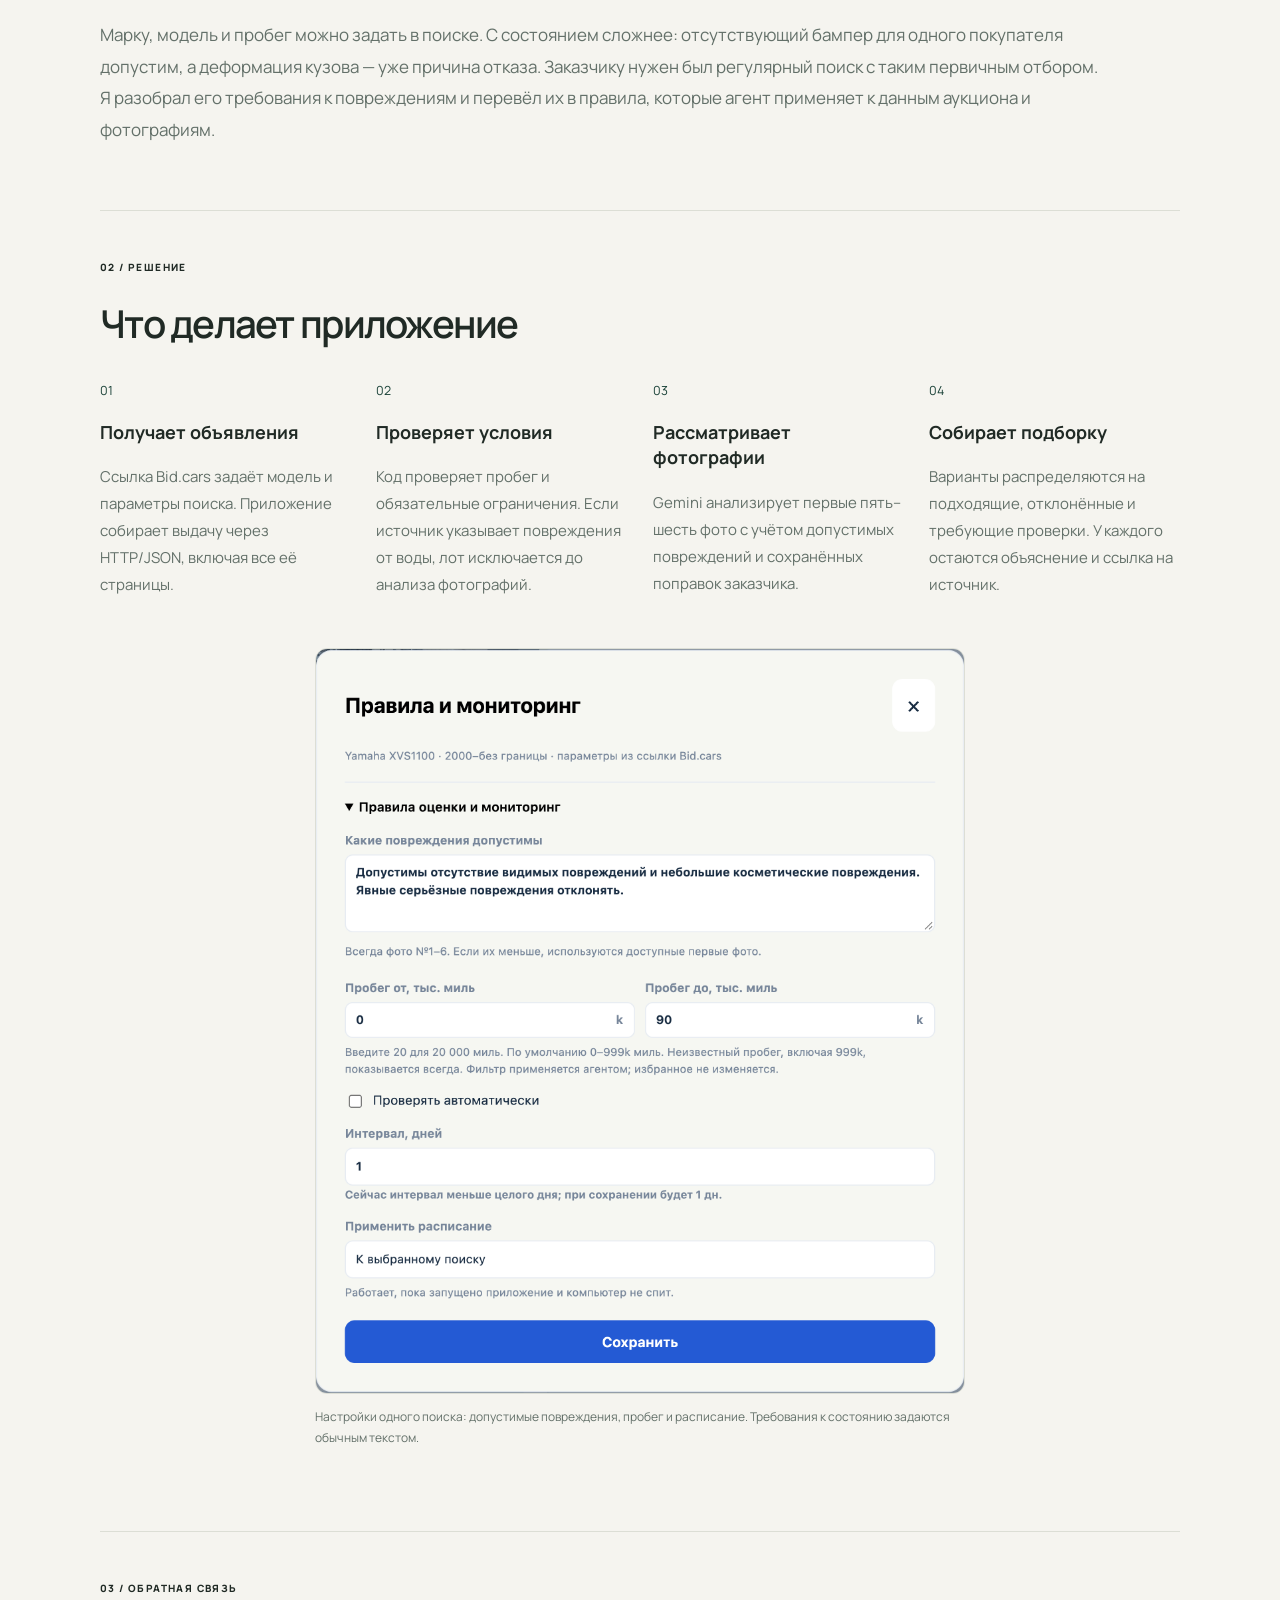
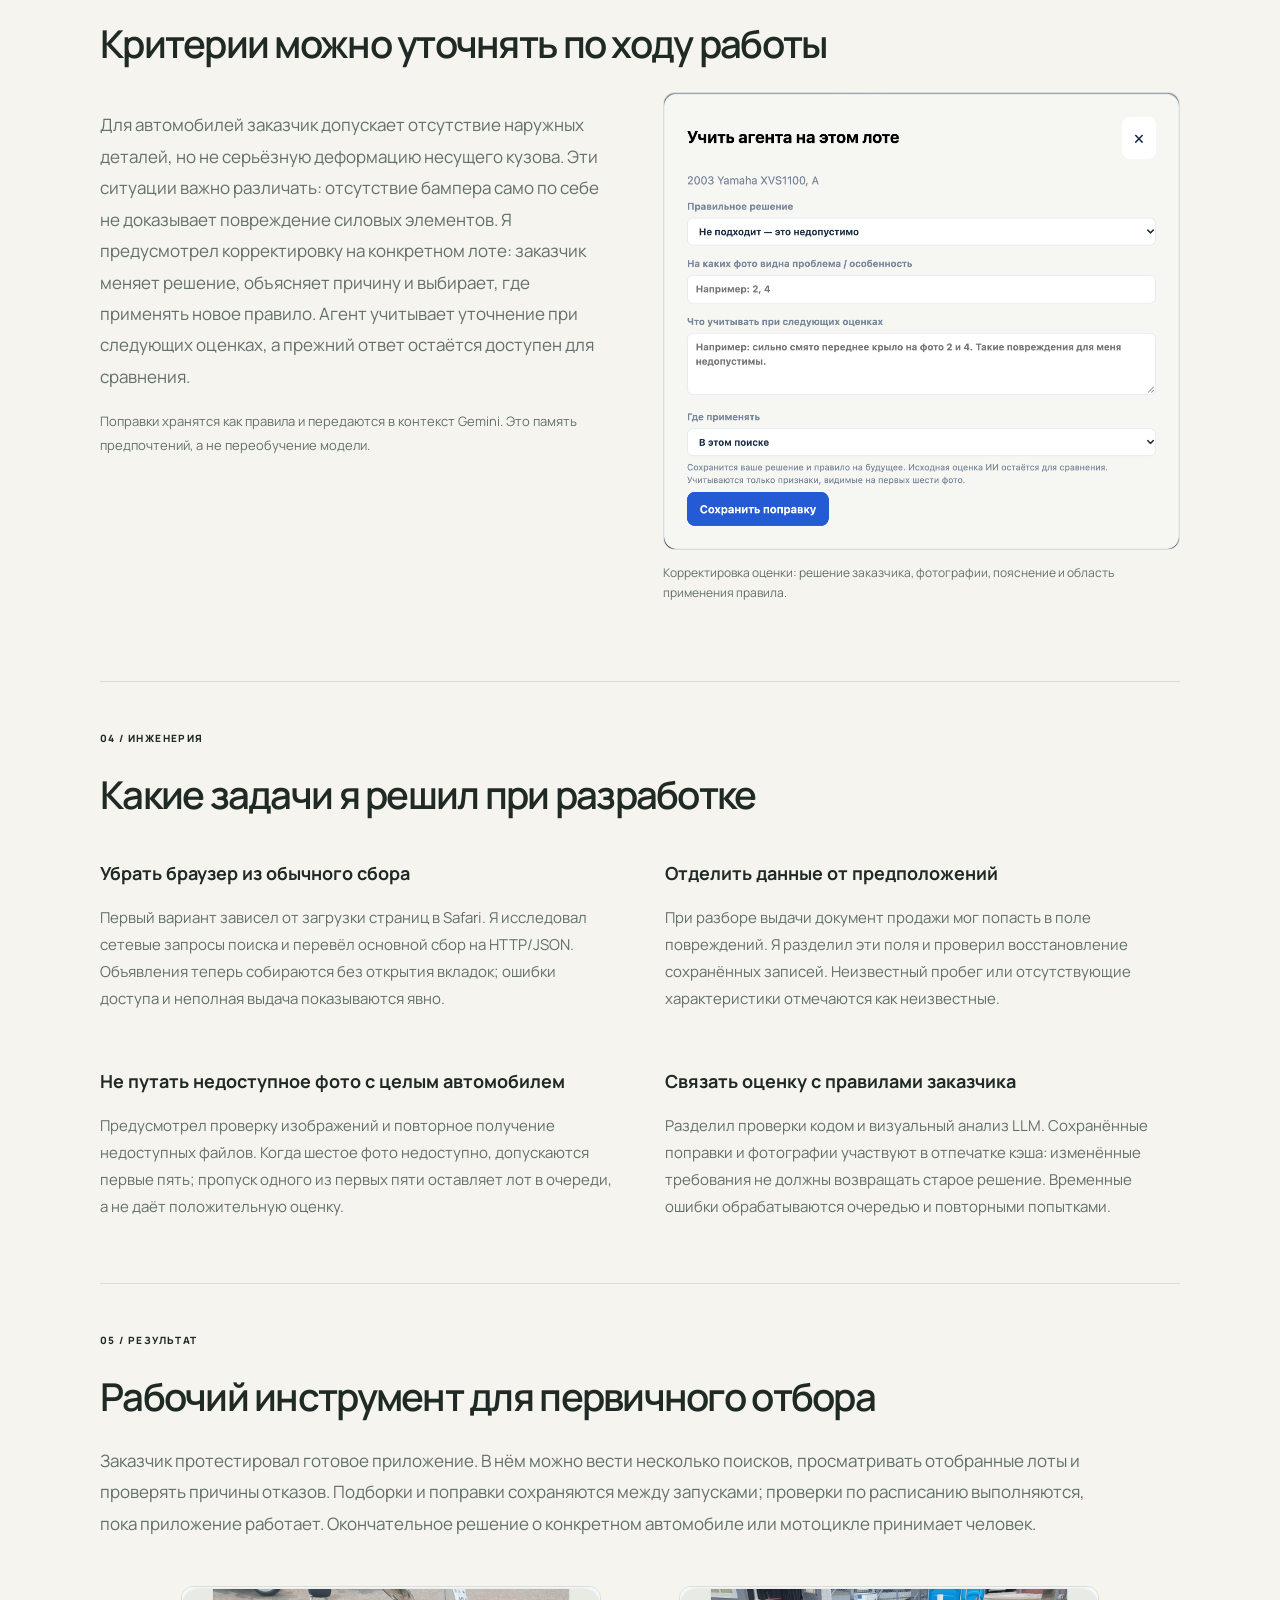
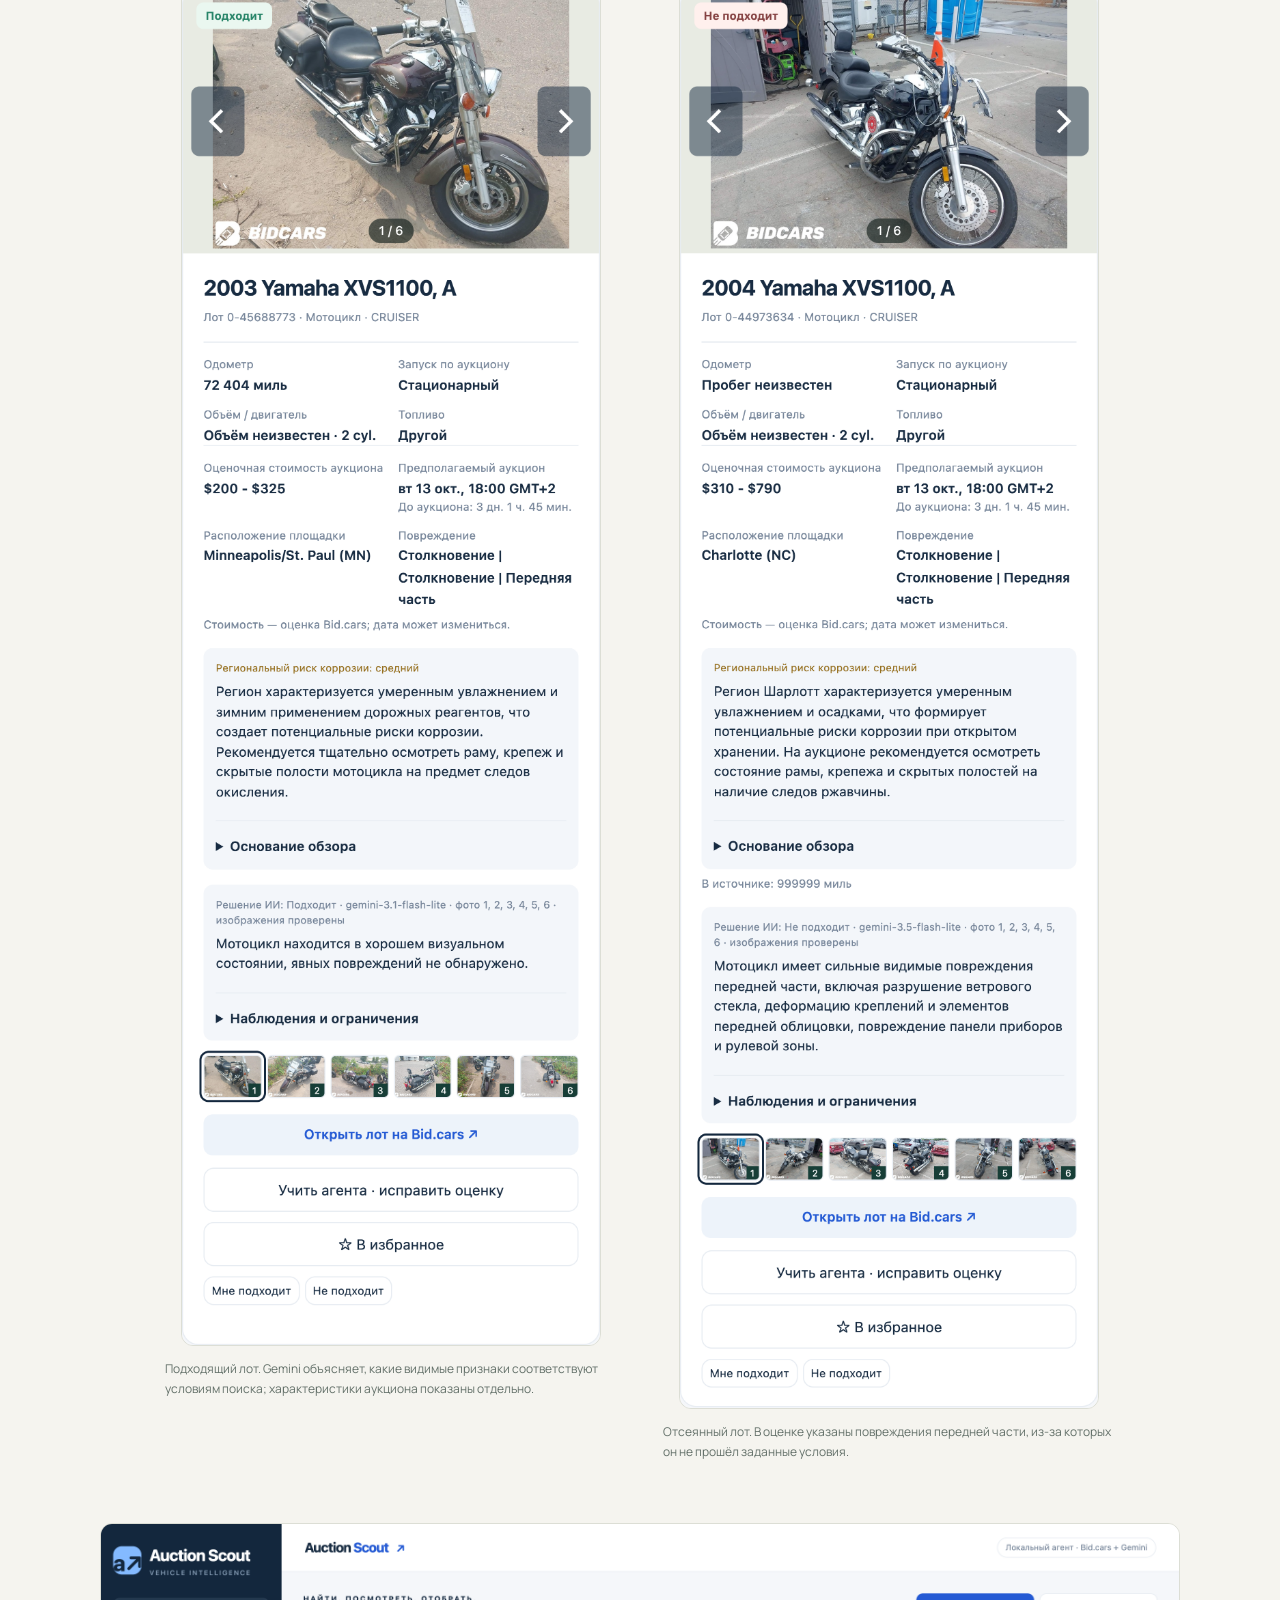
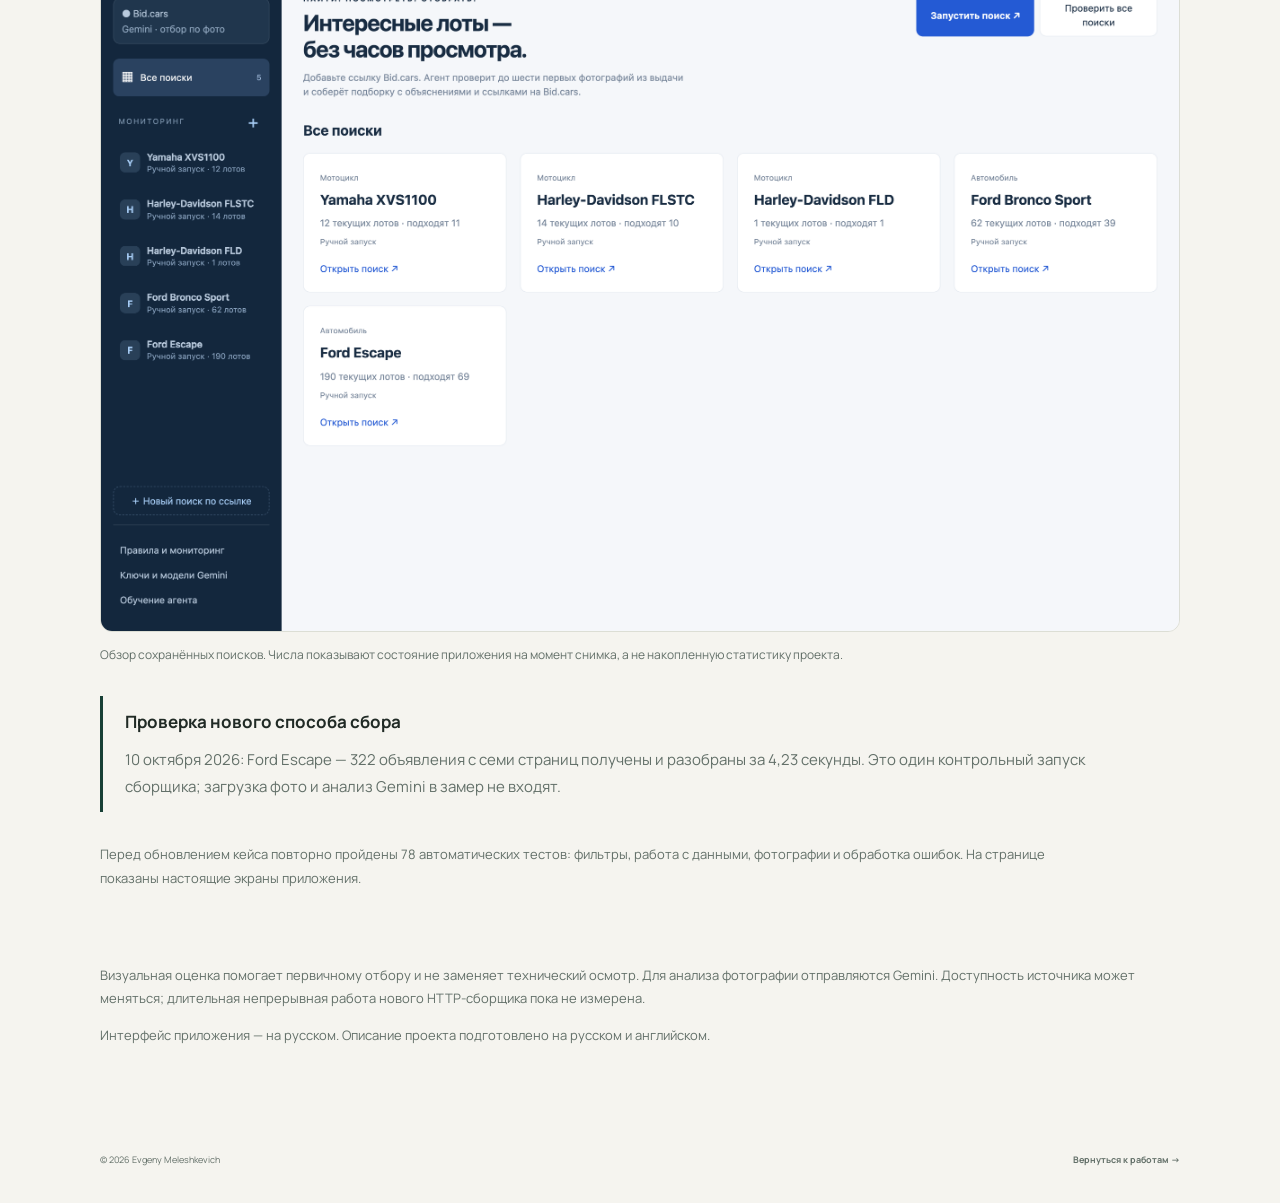
==== commit 90751c57: "Restore original screenshot proportions and layout with native 3x captures" ====
--- a/work/auction-scout/index.html
+++ b/work/auction-scout/index.html
@@ -1,2 +1,2 @@
 <!DOCTYPE html>
-<html lang="ru"><head><meta charset="utf-8"/><meta content="width=device-width,initial-scale=1" name="viewport"/><title>Auction Scout — ИИ-отбор аукционных автомобилей</title><meta content="AI-агент для заказчика: сбор объявлений Bid.cars, отбор автомобилей и мотоциклов по фото и корректировка правил." name="description"/><link href="https://evgeny-meleshkevich.github.io/work/auction-scout/" rel="canonical"/><link href="../../assets/favicon.svg" rel="icon"/><link href="../../style.css" rel="stylesheet"/><link href="auction.css?v=20261010-hidpi" rel="stylesheet"/><link href="../../image-viewer.css?v=20261010" rel="stylesheet"/><script defer="" src="auction.js?v=20261010-hidpi"></script><script defer="" src="../../image-viewer.js?v=20261010"></script><link href="../../themes.css?v=20261010" rel="stylesheet"/><script src="../../themes.js?v=20261010-green"></script></head><body><header class="header"><a class="brand" data-home="" href="../../#work"><span class="monogram">em<span>↗</span></span><span class="brand-name">Evgeny<br/>Meleshkevich</span></a><a data-home="" data-t="back" href="../../#work">← Все работы</a><div class="languages"><button aria-pressed="true" data-lang="ru">RU</button><span>/</span><button aria-pressed="false" data-lang="en">EN</button></div></header><main class="wrap scout-main"><p class="eyebrow" data-t="kicker">AUCTION SCOUT / ИИ-ОТБОР АУКЦИОННЫХ ЛОТОВ</p><h1 class="" data-t="title">AI-агент для поиска авто <br/>и оценки повреждений по фото.</h1><p class="scout-intro" data-t="intro">Разработал Auction Scout для заказчика, который ищет автомобили и мотоциклы на аукционах. Агент собирает объявления Bid.cars и отбирает лоты по характеристикам и допустимым повреждениям. Вместо просмотра всей выдачи заказчик получает подборку с объяснением каждого решения.</p><p class="project-status" data-t="status">Готовый проект · протестирован заказчиком</p><a class="text-link" data-t="demo" href="#solution">Посмотреть интерфейс ↓</a><div class="scout-tags"><span>Gemini · Multimodal AI</span><span>Python · FastAPI · SQLite</span><span>HTTP/JSON · curl_cffi</span></div><figure class="shot"><img alt="Auction Scout — selection" loading="lazy" src="assets/selection-hidpi.png"/><figcaption data-t="heroCaption">Подборка Yamaha XVS1100 в рабочем интерфейсе: фотографии, сведения об аукционе и причины отбора. Снимок 10 октября 2026 года.</figcaption></figure><section class="case-section"><p class="eyebrow" data-t="taskLabel">01 / ЗАДАЧА</p><h2 class="" data-t="taskTitle">Обычных фильтров недостаточно</h2><p class="" data-t="task">Марку, модель и пробег можно задать в поиске. С состоянием сложнее: отсутствующий бампер для одного покупателя допустим, а деформация кузова — уже причина отказа. Заказчику нужен был регулярный поиск с таким первичным отбором. Я разобрал его требования к повреждениям и перевёл их в правила, которые агент применяет к данным аукциона и фотографиям.</p></section><section class="case-section" id="solution"><p class="eyebrow" data-t="solutionLabel">02 / РЕШЕНИЕ</p><h2 class="" data-t="solutionTitle">Что делает приложение</h2><div class="scout-pipeline" id="pipeline"></div><figure class="shot dialog-shot"><img alt="Auction Scout — rules" loading="lazy" src="assets/rules-hidpi.png"/><figcaption data-t="criteriaCaption">Настройки одного поиска: допустимые повреждения, пробег и расписание. Требования к состоянию задаются обычным текстом.</figcaption></figure></section><section class="case-section"><p class="eyebrow" data-t="learningLabel">03 / ОБРАТНАЯ СВЯЗЬ</p><h2 class="" data-t="learningTitle">Критерии можно уточнять по ходу работы</h2><div class="learning-layout"><div><p class="" data-t="learning">Для автомобилей заказчик допускает отсутствие наружных деталей, но не серьёзную деформацию несущего кузова. Эти ситуации важно различать: отсутствие бампера само по себе не доказывает повреждение силовых элементов. Я предусмотрел корректировку на конкретном лоте: заказчик меняет решение, объясняет причину и выбирает, где применять новое правило. Агент учитывает уточнение при следующих оценках, а прежний ответ остаётся доступен для сравнения.</p><p class="fineprint" data-t="learningNote">Поправки хранятся как правила и передаются в контекст Gemini. Это память предпочтений, а не переобучение модели.</p></div><figure class="shot"><img alt="Auction Scout — correction" loading="lazy" src="assets/correction-hidpi.png"/><figcaption data-t="correctionCaption">Корректировка оценки: решение заказчика, фотографии, пояснение и область применения правила.</figcaption></figure></div></section><section class="case-section"><p class="eyebrow" data-t="engineeringLabel">04 / ИНЖЕНЕРИЯ</p><h2 class="" data-t="engineeringTitle">Какие задачи я решил при разработке</h2><div class="scout-engineering" id="engineering-grid"></div></section><section class="case-section"><p class="eyebrow" data-t="resultLabel">05 / РЕЗУЛЬТАТ</p><h2 class="" data-t="resultTitle">Рабочий инструмент для первичного отбора</h2><p class="" data-t="result">Заказчик протестировал готовое приложение. В нём можно вести несколько поисков, просматривать отобранные лоты и проверять причины отказов. Подборки и поправки сохраняются между запусками; проверки по расписанию выполняются, пока приложение работает. Окончательное решение о конкретном автомобиле или мотоцикле принимает человек.</p><div class="result-shots"><figure class="shot"><img alt="Auction Scout — assessment" loading="lazy" src="assets/assessment-hidpi.png"/><figcaption data-t="acceptedCaption">Подходящий лот. Gemini объясняет, какие видимые признаки соответствуют условиям поиска; характеристики аукциона показаны отдельно.</figcaption></figure><figure class="shot"><img alt="Auction Scout — rejected" loading="lazy" src="assets/rejected-hidpi.png"/><figcaption data-t="rejectedCaption">Отсеянный лот. В оценке указаны повреждения передней части, из-за которых он не прошёл заданные условия.</figcaption></figure></div><figure class="shot"><img alt="Auction Scout — overview" loading="lazy" src="assets/overview-hidpi.png"/><figcaption data-t="overviewCaption">Обзор сохранённых поисков. Числа показывают состояние приложения на момент снимка, а не накопленную статистику проекта.</figcaption></figure><div class="measured-result"><h3 data-t="measurementTitle">Проверка нового способа сбора</h3><p data-t="measurement">10 октября 2026: Ford Escape — 322 объявления с семи страниц получены и разобраны за 4,23 секунды. Это один контрольный запуск сборщика; загрузка фото и анализ Gemini в замер не входят.</p></div><p class="fineprint" data-t="proof">Перед обновлением кейса повторно пройдены 78 автоматических тестов: фильтры, работа с данными, фотографии и обработка ошибок. На странице показаны настоящие экраны приложения.</p></section><p class="fineprint" data-t="notes">Визуальная оценка помогает первичному отбору и не заменяет технический осмотр. Для анализа фотографии отправляются Gemini. Доступность источника может меняться; длительная непрерывная работа нового HTTP-сборщика пока не измерена.</p><p class="fineprint" data-t="uiNote">Интерфейс приложения — на русском. Описание проекта подготовлено на русском и английском.</p></main><footer class="wrap footer"><span>© 2026 Evgeny Meleshkevich</span><a data-home="" data-t="footer" href="../../#work">Вернуться к работам →</a></footer></body></html>+<html lang="ru"><head><meta charset="utf-8"/><meta content="width=device-width,initial-scale=1" name="viewport"/><title>Auction Scout — ИИ-отбор аукционных автомобилей</title><meta content="AI-агент для заказчика: сбор объявлений Bid.cars, отбор автомобилей и мотоциклов по фото и корректировка правил." name="description"/><link href="https://evgeny-meleshkevich.github.io/work/auction-scout/" rel="canonical"/><link href="../../assets/favicon.svg" rel="icon"/><link href="../../style.css" rel="stylesheet"/><link href="auction.css?v=20261010-retina-layout" rel="stylesheet"/><link href="../../image-viewer.css?v=20261010" rel="stylesheet"/><script defer="" src="auction.js?v=20261010-retina-layout"></script><script defer="" src="../../image-viewer.js?v=20261010"></script><link href="../../themes.css?v=20261010" rel="stylesheet"/><script src="../../themes.js?v=20261010-green"></script></head><body><header class="header"><a class="brand" data-home="" href="../../#work"><span class="monogram">em<span>↗</span></span><span class="brand-name">Evgeny<br/>Meleshkevich</span></a><a data-home="" data-t="back" href="../../#work">← Все работы</a><div class="languages"><button aria-pressed="true" data-lang="ru">RU</button><span>/</span><button aria-pressed="false" data-lang="en">EN</button></div></header><main class="wrap scout-main"><p class="eyebrow" data-t="kicker">AUCTION SCOUT / ИИ-ОТБОР АУКЦИОННЫХ ЛОТОВ</p><h1 class="" data-t="title">AI-агент для поиска авто <br/>и оценки повреждений по фото.</h1><p class="scout-intro" data-t="intro">Разработал Auction Scout для заказчика, который ищет автомобили и мотоциклы на аукционах. Агент собирает объявления Bid.cars и отбирает лоты по характеристикам и допустимым повреждениям. Вместо просмотра всей выдачи заказчик получает подборку с объяснением каждого решения.</p><p class="project-status" data-t="status">Готовый проект · протестирован заказчиком</p><a class="text-link" data-t="demo" href="#solution">Посмотреть интерфейс ↓</a><div class="scout-tags"><span>Gemini · Multimodal AI</span><span>Python · FastAPI · SQLite</span><span>HTTP/JSON · curl_cffi</span></div><figure class="shot"><img alt="Auction Scout — selection" loading="lazy" src="assets/selection-retina.png"/><figcaption data-t="heroCaption">Подборка Yamaha XVS1100 в рабочем интерфейсе: фотографии, сведения об аукционе и причины отбора. Снимок 10 октября 2026 года.</figcaption></figure><section class="case-section"><p class="eyebrow" data-t="taskLabel">01 / ЗАДАЧА</p><h2 class="" data-t="taskTitle">Обычных фильтров недостаточно</h2><p class="" data-t="task">Марку, модель и пробег можно задать в поиске. С состоянием сложнее: отсутствующий бампер для одного покупателя допустим, а деформация кузова — уже причина отказа. Заказчику нужен был регулярный поиск с таким первичным отбором. Я разобрал его требования к повреждениям и перевёл их в правила, которые агент применяет к данным аукциона и фотографиям.</p></section><section class="case-section" id="solution"><p class="eyebrow" data-t="solutionLabel">02 / РЕШЕНИЕ</p><h2 class="" data-t="solutionTitle">Что делает приложение</h2><div class="scout-pipeline" id="pipeline"></div><figure class="shot dialog-shot"><img alt="Auction Scout — rules" loading="lazy" src="assets/rules-retina.png"/><figcaption data-t="criteriaCaption">Настройки одного поиска: допустимые повреждения, пробег и расписание. Требования к состоянию задаются обычным текстом.</figcaption></figure></section><section class="case-section"><p class="eyebrow" data-t="learningLabel">03 / ОБРАТНАЯ СВЯЗЬ</p><h2 class="" data-t="learningTitle">Критерии можно уточнять по ходу работы</h2><div class="learning-layout"><div><p class="" data-t="learning">Для автомобилей заказчик допускает отсутствие наружных деталей, но не серьёзную деформацию несущего кузова. Эти ситуации важно различать: отсутствие бампера само по себе не доказывает повреждение силовых элементов. Я предусмотрел корректировку на конкретном лоте: заказчик меняет решение, объясняет причину и выбирает, где применять новое правило. Агент учитывает уточнение при следующих оценках, а прежний ответ остаётся доступен для сравнения.</p><p class="fineprint" data-t="learningNote">Поправки хранятся как правила и передаются в контекст Gemini. Это память предпочтений, а не переобучение модели.</p></div><figure class="shot"><img alt="Auction Scout — correction" loading="lazy" src="assets/correction-retina.png"/><figcaption data-t="correctionCaption">Корректировка оценки: решение заказчика, фотографии, пояснение и область применения правила.</figcaption></figure></div></section><section class="case-section"><p class="eyebrow" data-t="engineeringLabel">04 / ИНЖЕНЕРИЯ</p><h2 class="" data-t="engineeringTitle">Какие задачи я решил при разработке</h2><div class="scout-engineering" id="engineering-grid"></div></section><section class="case-section"><p class="eyebrow" data-t="resultLabel">05 / РЕЗУЛЬТАТ</p><h2 class="" data-t="resultTitle">Рабочий инструмент для первичного отбора</h2><p class="" data-t="result">Заказчик протестировал готовое приложение. В нём можно вести несколько поисков, просматривать отобранные лоты и проверять причины отказов. Подборки и поправки сохраняются между запусками; проверки по расписанию выполняются, пока приложение работает. Окончательное решение о конкретном автомобиле или мотоцикле принимает человек.</p><div class="result-shots"><figure class="shot"><img alt="Auction Scout — assessment" loading="lazy" src="assets/assessment-retina.png"/><figcaption data-t="acceptedCaption">Подходящий лот. Gemini объясняет, какие видимые признаки соответствуют условиям поиска; характеристики аукциона показаны отдельно.</figcaption></figure><figure class="shot"><img alt="Auction Scout — rejected" loading="lazy" src="assets/rejected-retina.png"/><figcaption data-t="rejectedCaption">Отсеянный лот. В оценке указаны повреждения передней части, из-за которых он не прошёл заданные условия.</figcaption></figure></div><figure class="shot"><img alt="Auction Scout — overview" loading="lazy" src="assets/overview-retina.png"/><figcaption data-t="overviewCaption">Обзор сохранённых поисков. Числа показывают состояние приложения на момент снимка, а не накопленную статистику проекта.</figcaption></figure><div class="measured-result"><h3 data-t="measurementTitle">Проверка нового способа сбора</h3><p data-t="measurement">10 октября 2026: Ford Escape — 322 объявления с семи страниц получены и разобраны за 4,23 секунды. Это один контрольный запуск сборщика; загрузка фото и анализ Gemini в замер не входят.</p></div><p class="fineprint" data-t="proof">Перед обновлением кейса повторно пройдены 78 автоматических тестов: фильтры, работа с данными, фотографии и обработка ошибок. На странице показаны настоящие экраны приложения.</p></section><p class="fineprint" data-t="notes">Визуальная оценка помогает первичному отбору и не заменяет технический осмотр. Для анализа фотографии отправляются Gemini. Доступность источника может меняться; длительная непрерывная работа нового HTTP-сборщика пока не измерена.</p><p class="fineprint" data-t="uiNote">Интерфейс приложения — на русском. Описание проекта подготовлено на русском и английском.</p></main><footer class="wrap footer"><span>© 2026 Evgeny Meleshkevich</span><a data-home="" data-t="footer" href="../../#work">Вернуться к работам →</a></footer></body></html>
--- a/work/auction-scout/auction.css
+++ b/work/auction-scout/auction.css
@@ -3,5 +3,3 @@
 
 .measured-result{border-left:3px solid var(--green);padding:12px 22px;margin:30px 0;background:var(--paper)}.measured-result h3{font-size:17px;margin:0 0 10px}.measured-result p{font-size:15px;line-height:1.8;color:var(--muted);margin:0}
 
-/* Keep screenshot text readable instead of shrinking full cards into columns. */
-.result-shots{grid-template-columns:1fr;max-width:768px;gap:24px}.result-shots .shot img{max-width:none}.learning-layout{grid-template-columns:1fr}.learning-layout .shot{max-width:650px;width:100%;margin:16px auto}.learning-layout>div{max-width:950px}
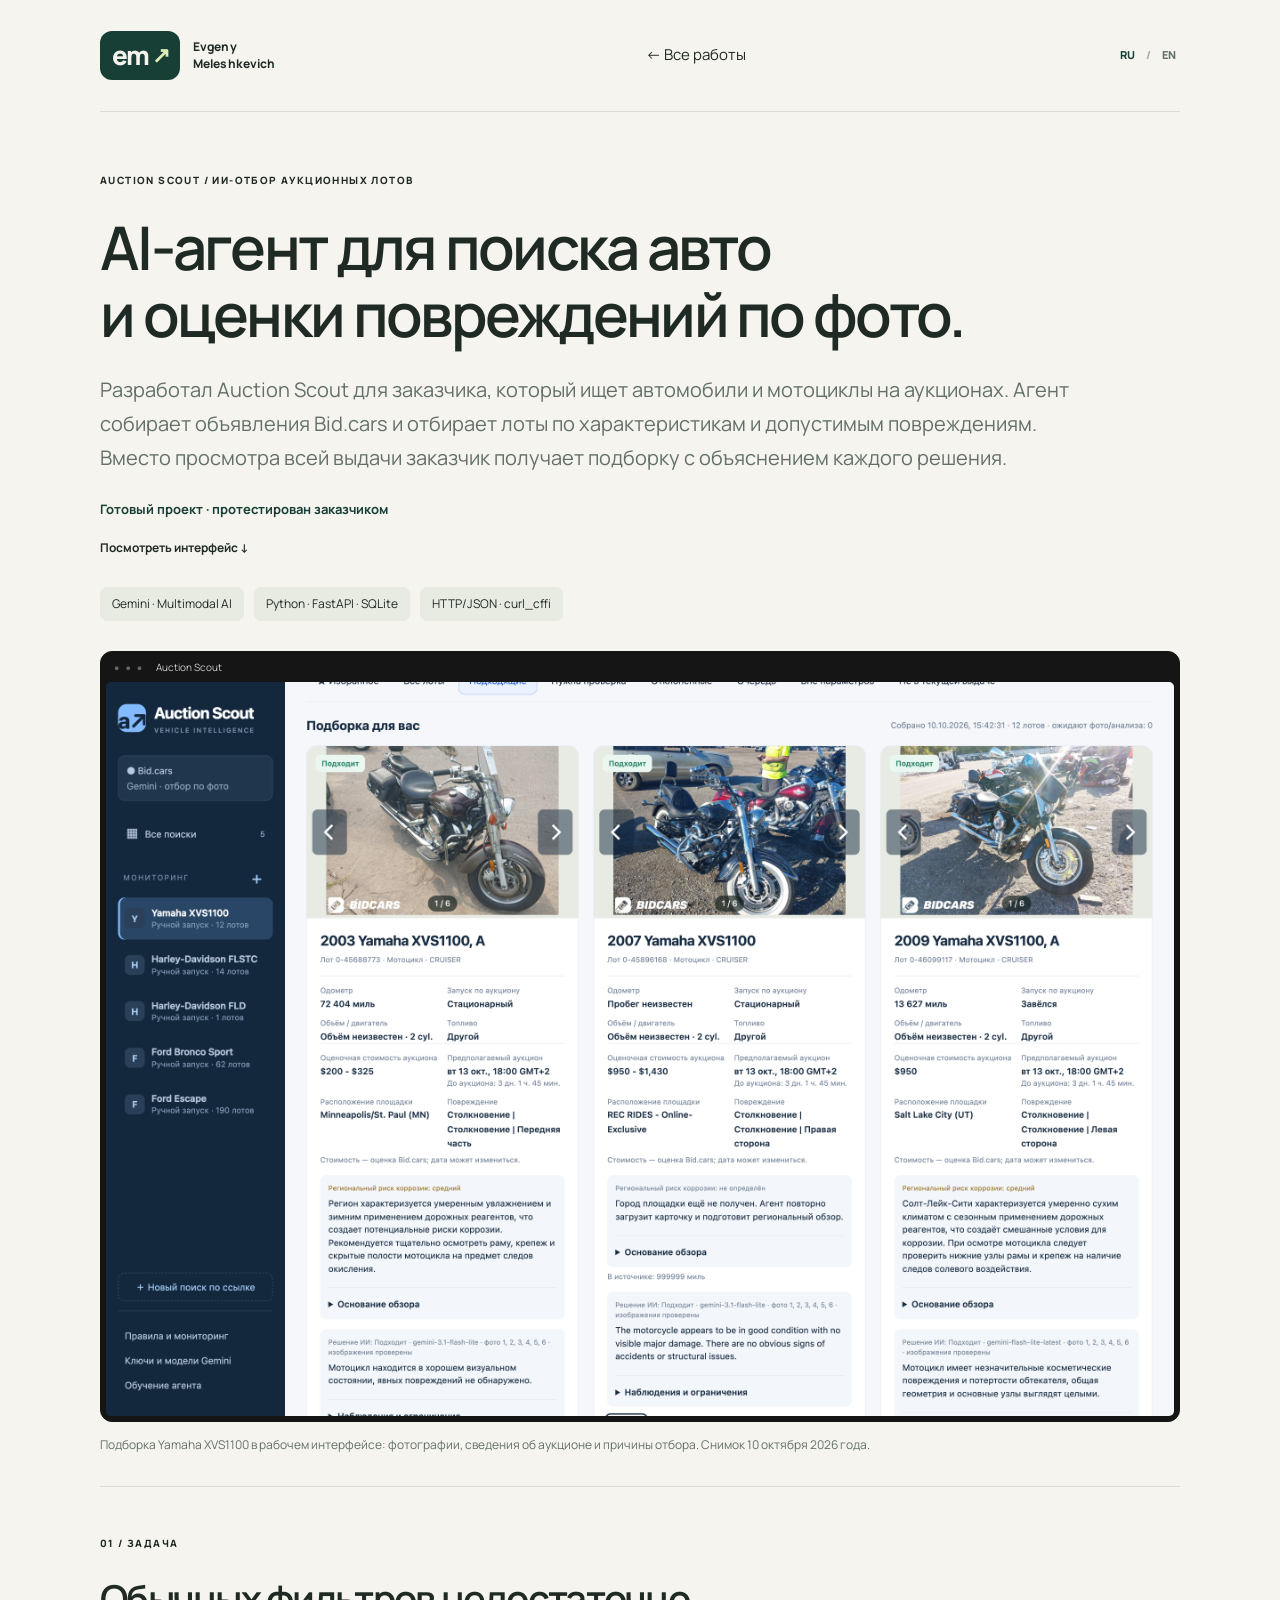
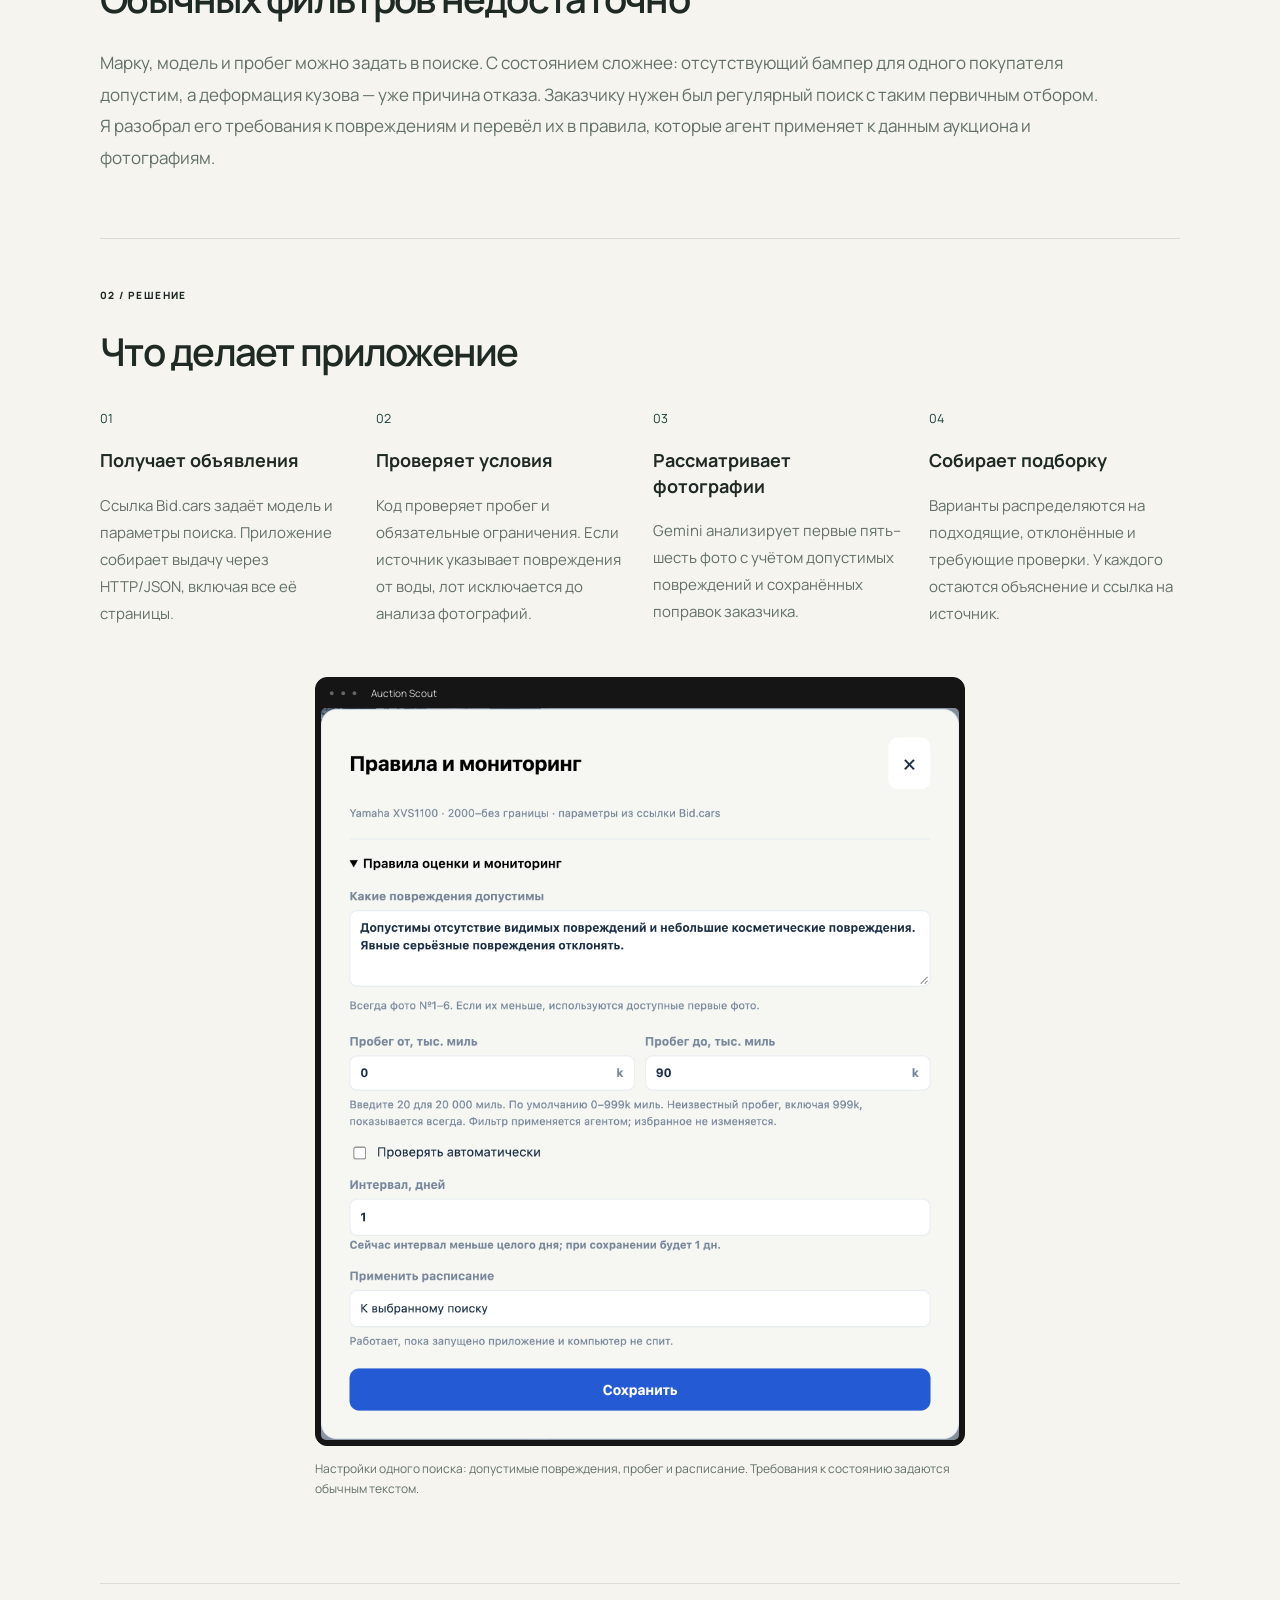
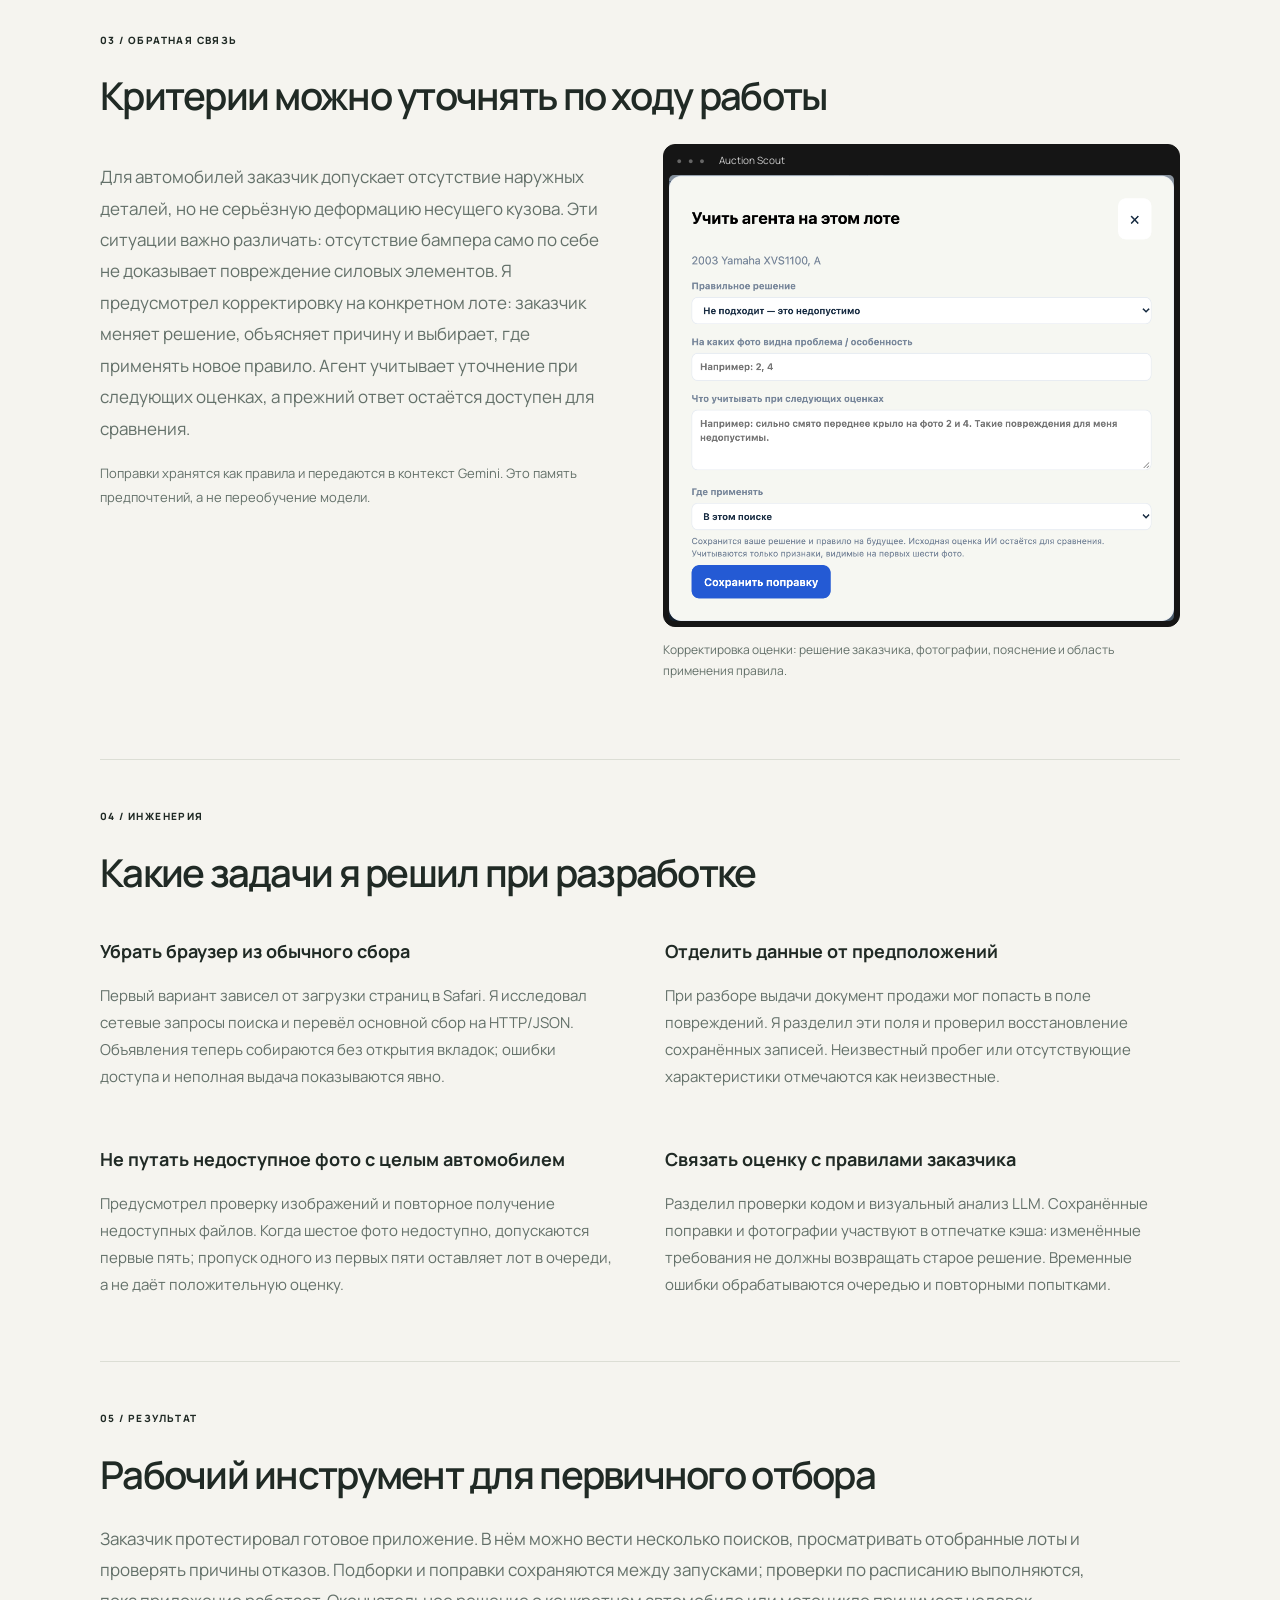
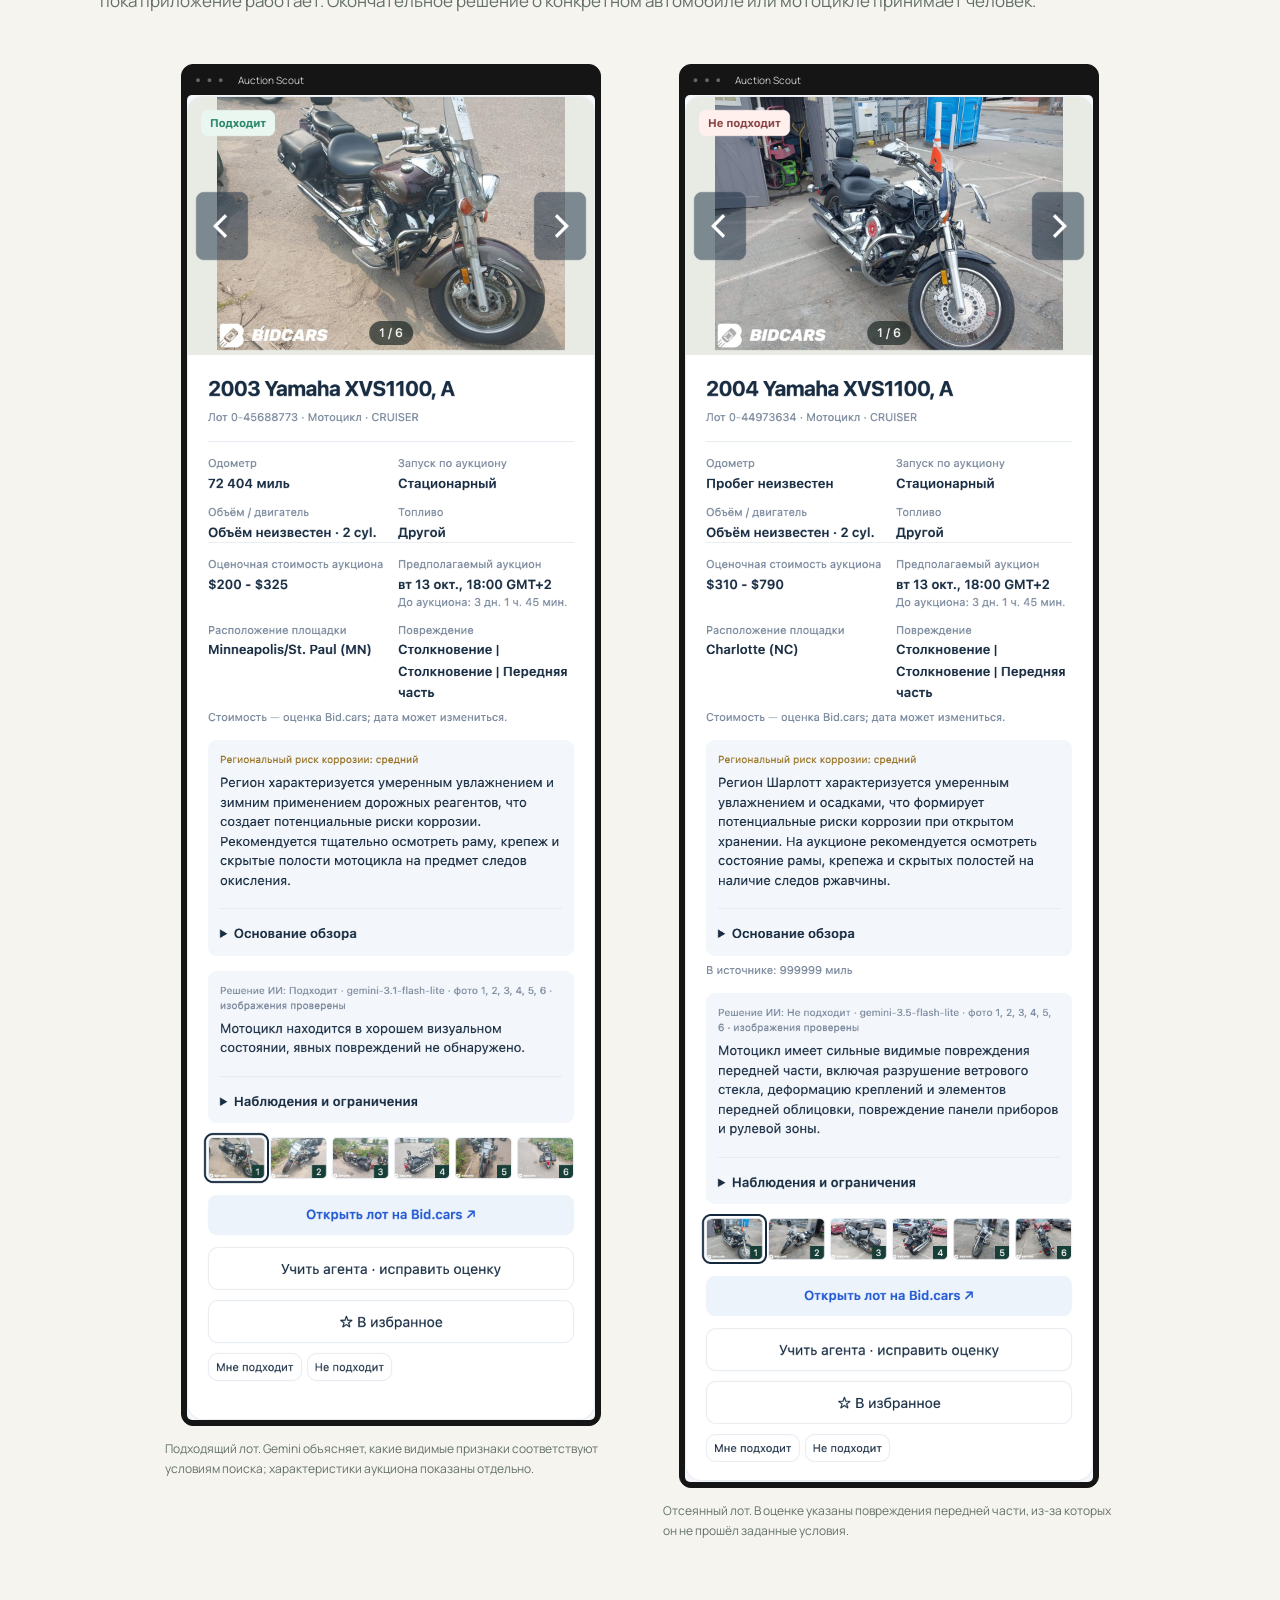
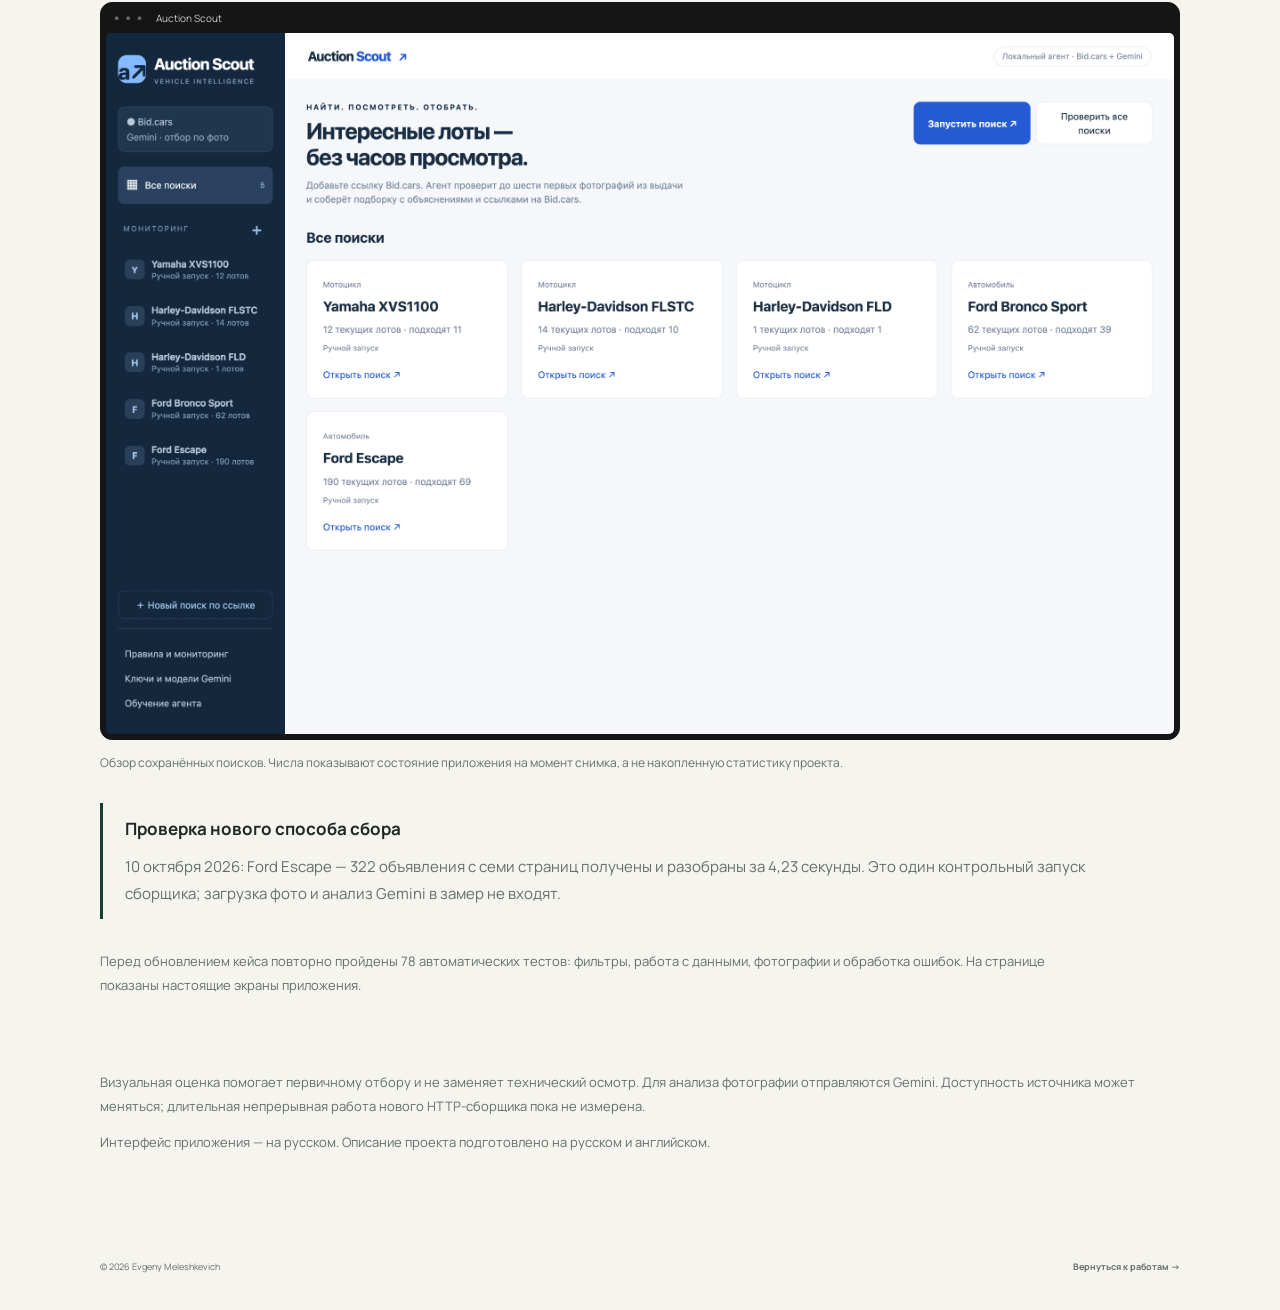
==== commit 1174114a: "Frame Auction Scout screenshots as application windows" ====
--- a/work/auction-scout/index.html
+++ b/work/auction-scout/index.html
@@ -1,2 +1,3 @@
 <!DOCTYPE html>
-<html lang="ru"><head><meta charset="utf-8"/><meta content="width=device-width,initial-scale=1" name="viewport"/><title>Auction Scout — ИИ-отбор аукционных автомобилей</title><meta content="AI-агент для заказчика: сбор объявлений Bid.cars, отбор автомобилей и мотоциклов по фото и корректировка правил." name="description"/><link href="https://evgeny-meleshkevich.github.io/work/auction-scout/" rel="canonical"/><link href="../../assets/favicon.svg" rel="icon"/><link href="../../style.css" rel="stylesheet"/><link href="auction.css?v=20261010-retina-layout" rel="stylesheet"/><link href="../../image-viewer.css?v=20261010" rel="stylesheet"/><script defer="" src="auction.js?v=20261010-retina-layout"></script><script defer="" src="../../image-viewer.js?v=20261010"></script><link href="../../themes.css?v=20261010" rel="stylesheet"/><script src="../../themes.js?v=20261010-green"></script></head><body><header class="header"><a class="brand" data-home="" href="../../#work"><span class="monogram">em<span>↗</span></span><span class="brand-name">Evgeny<br/>Meleshkevich</span></a><a data-home="" data-t="back" href="../../#work">← Все работы</a><div class="languages"><button aria-pressed="true" data-lang="ru">RU</button><span>/</span><button aria-pressed="false" data-lang="en">EN</button></div></header><main class="wrap scout-main"><p class="eyebrow" data-t="kicker">AUCTION SCOUT / ИИ-ОТБОР АУКЦИОННЫХ ЛОТОВ</p><h1 class="" data-t="title">AI-агент для поиска авто <br/>и оценки повреждений по фото.</h1><p class="scout-intro" data-t="intro">Разработал Auction Scout для заказчика, который ищет автомобили и мотоциклы на аукционах. Агент собирает объявления Bid.cars и отбирает лоты по характеристикам и допустимым повреждениям. Вместо просмотра всей выдачи заказчик получает подборку с объяснением каждого решения.</p><p class="project-status" data-t="status">Готовый проект · протестирован заказчиком</p><a class="text-link" data-t="demo" href="#solution">Посмотреть интерфейс ↓</a><div class="scout-tags"><span>Gemini · Multimodal AI</span><span>Python · FastAPI · SQLite</span><span>HTTP/JSON · curl_cffi</span></div><figure class="shot"><img alt="Auction Scout — selection" loading="lazy" src="assets/selection-retina.png"/><figcaption data-t="heroCaption">Подборка Yamaha XVS1100 в рабочем интерфейсе: фотографии, сведения об аукционе и причины отбора. Снимок 10 октября 2026 года.</figcaption></figure><section class="case-section"><p class="eyebrow" data-t="taskLabel">01 / ЗАДАЧА</p><h2 class="" data-t="taskTitle">Обычных фильтров недостаточно</h2><p class="" data-t="task">Марку, модель и пробег можно задать в поиске. С состоянием сложнее: отсутствующий бампер для одного покупателя допустим, а деформация кузова — уже причина отказа. Заказчику нужен был регулярный поиск с таким первичным отбором. Я разобрал его требования к повреждениям и перевёл их в правила, которые агент применяет к данным аукциона и фотографиям.</p></section><section class="case-section" id="solution"><p class="eyebrow" data-t="solutionLabel">02 / РЕШЕНИЕ</p><h2 class="" data-t="solutionTitle">Что делает приложение</h2><div class="scout-pipeline" id="pipeline"></div><figure class="shot dialog-shot"><img alt="Auction Scout — rules" loading="lazy" src="assets/rules-retina.png"/><figcaption data-t="criteriaCaption">Настройки одного поиска: допустимые повреждения, пробег и расписание. Требования к состоянию задаются обычным текстом.</figcaption></figure></section><section class="case-section"><p class="eyebrow" data-t="learningLabel">03 / ОБРАТНАЯ СВЯЗЬ</p><h2 class="" data-t="learningTitle">Критерии можно уточнять по ходу работы</h2><div class="learning-layout"><div><p class="" data-t="learning">Для автомобилей заказчик допускает отсутствие наружных деталей, но не серьёзную деформацию несущего кузова. Эти ситуации важно различать: отсутствие бампера само по себе не доказывает повреждение силовых элементов. Я предусмотрел корректировку на конкретном лоте: заказчик меняет решение, объясняет причину и выбирает, где применять новое правило. Агент учитывает уточнение при следующих оценках, а прежний ответ остаётся доступен для сравнения.</p><p class="fineprint" data-t="learningNote">Поправки хранятся как правила и передаются в контекст Gemini. Это память предпочтений, а не переобучение модели.</p></div><figure class="shot"><img alt="Auction Scout — correction" loading="lazy" src="assets/correction-retina.png"/><figcaption data-t="correctionCaption">Корректировка оценки: решение заказчика, фотографии, пояснение и область применения правила.</figcaption></figure></div></section><section class="case-section"><p class="eyebrow" data-t="engineeringLabel">04 / ИНЖЕНЕРИЯ</p><h2 class="" data-t="engineeringTitle">Какие задачи я решил при разработке</h2><div class="scout-engineering" id="engineering-grid"></div></section><section class="case-section"><p class="eyebrow" data-t="resultLabel">05 / РЕЗУЛЬТАТ</p><h2 class="" data-t="resultTitle">Рабочий инструмент для первичного отбора</h2><p class="" data-t="result">Заказчик протестировал готовое приложение. В нём можно вести несколько поисков, просматривать отобранные лоты и проверять причины отказов. Подборки и поправки сохраняются между запусками; проверки по расписанию выполняются, пока приложение работает. Окончательное решение о конкретном автомобиле или мотоцикле принимает человек.</p><div class="result-shots"><figure class="shot"><img alt="Auction Scout — assessment" loading="lazy" src="assets/assessment-retina.png"/><figcaption data-t="acceptedCaption">Подходящий лот. Gemini объясняет, какие видимые признаки соответствуют условиям поиска; характеристики аукциона показаны отдельно.</figcaption></figure><figure class="shot"><img alt="Auction Scout — rejected" loading="lazy" src="assets/rejected-retina.png"/><figcaption data-t="rejectedCaption">Отсеянный лот. В оценке указаны повреждения передней части, из-за которых он не прошёл заданные условия.</figcaption></figure></div><figure class="shot"><img alt="Auction Scout — overview" loading="lazy" src="assets/overview-retina.png"/><figcaption data-t="overviewCaption">Обзор сохранённых поисков. Числа показывают состояние приложения на момент снимка, а не накопленную статистику проекта.</figcaption></figure><div class="measured-result"><h3 data-t="measurementTitle">Проверка нового способа сбора</h3><p data-t="measurement">10 октября 2026: Ford Escape — 322 объявления с семи страниц получены и разобраны за 4,23 секунды. Это один контрольный запуск сборщика; загрузка фото и анализ Gemini в замер не входят.</p></div><p class="fineprint" data-t="proof">Перед обновлением кейса повторно пройдены 78 автоматических тестов: фильтры, работа с данными, фотографии и обработка ошибок. На странице показаны настоящие экраны приложения.</p></section><p class="fineprint" data-t="notes">Визуальная оценка помогает первичному отбору и не заменяет технический осмотр. Для анализа фотографии отправляются Gemini. Доступность источника может меняться; длительная непрерывная работа нового HTTP-сборщика пока не измерена.</p><p class="fineprint" data-t="uiNote">Интерфейс приложения — на русском. Описание проекта подготовлено на русском и английском.</p></main><footer class="wrap footer"><span>© 2026 Evgeny Meleshkevich</span><a data-home="" data-t="footer" href="../../#work">Вернуться к работам →</a></footer></body></html>+
+<html lang="ru"><head><meta charset="utf-8"/><meta content="width=device-width,initial-scale=1" name="viewport"/><title>Auction Scout — ИИ-отбор аукционных автомобилей</title><meta content="AI-агент для заказчика: сбор объявлений Bid.cars, отбор автомобилей и мотоциклов по фото и корректировка правил." name="description"/><link href="https://evgeny-meleshkevich.github.io/work/auction-scout/" rel="canonical"/><link href="../../assets/favicon.svg" rel="icon"/><link href="../../style.css" rel="stylesheet"/><link href="auction.css?v=20261010-frame" rel="stylesheet"/><link href="../../image-viewer.css?v=20261010" rel="stylesheet"/><script defer="" src="auction.js?v=20261010-retina-layout"></script><script defer="" src="../../image-viewer.js?v=20261010"></script><link href="../../themes.css?v=20261010" rel="stylesheet"/><script src="../../themes.js?v=20261010-green"></script></head><body><header class="header"><a class="brand" data-home="" href="../../#work"><span class="monogram">em<span>↗</span></span><span class="brand-name">Evgeny<br/>Meleshkevich</span></a><a data-home="" data-t="back" href="../../#work">← Все работы</a><div class="languages"><button aria-pressed="true" data-lang="ru">RU</button><span>/</span><button aria-pressed="false" data-lang="en">EN</button></div></header><main class="wrap scout-main"><p class="eyebrow" data-t="kicker">AUCTION SCOUT / ИИ-ОТБОР АУКЦИОННЫХ ЛОТОВ</p><h1 class="" data-t="title">AI-агент для поиска авто <br/>и оценки повреждений по фото.</h1><p class="scout-intro" data-t="intro">Разработал Auction Scout для заказчика, который ищет автомобили и мотоциклы на аукционах. Агент собирает объявления Bid.cars и отбирает лоты по характеристикам и допустимым повреждениям. Вместо просмотра всей выдачи заказчик получает подборку с объяснением каждого решения.</p><p class="project-status" data-t="status">Готовый проект · протестирован заказчиком</p><a class="text-link" data-t="demo" href="#solution">Посмотреть интерфейс ↓</a><div class="scout-tags"><span>Gemini · Multimodal AI</span><span>Python · FastAPI · SQLite</span><span>HTTP/JSON · curl_cffi</span></div><figure class="shot"><div class="screenshot-frame"><div aria-hidden="true" class="screenshot-bar"><span class="screenshot-dots">● ● ●</span><span>Auction Scout</span></div><img alt="Auction Scout — selection" loading="lazy" src="assets/selection-retina.png"/></div><figcaption data-t="heroCaption">Подборка Yamaha XVS1100 в рабочем интерфейсе: фотографии, сведения об аукционе и причины отбора. Снимок 10 октября 2026 года.</figcaption></figure><section class="case-section"><p class="eyebrow" data-t="taskLabel">01 / ЗАДАЧА</p><h2 class="" data-t="taskTitle">Обычных фильтров недостаточно</h2><p class="" data-t="task">Марку, модель и пробег можно задать в поиске. С состоянием сложнее: отсутствующий бампер для одного покупателя допустим, а деформация кузова — уже причина отказа. Заказчику нужен был регулярный поиск с таким первичным отбором. Я разобрал его требования к повреждениям и перевёл их в правила, которые агент применяет к данным аукциона и фотографиям.</p></section><section class="case-section" id="solution"><p class="eyebrow" data-t="solutionLabel">02 / РЕШЕНИЕ</p><h2 class="" data-t="solutionTitle">Что делает приложение</h2><div class="scout-pipeline" id="pipeline"></div><figure class="shot dialog-shot"><div class="screenshot-frame"><div aria-hidden="true" class="screenshot-bar"><span class="screenshot-dots">● ● ●</span><span>Auction Scout</span></div><img alt="Auction Scout — rules" loading="lazy" src="assets/rules-retina.png"/></div><figcaption data-t="criteriaCaption">Настройки одного поиска: допустимые повреждения, пробег и расписание. Требования к состоянию задаются обычным текстом.</figcaption></figure></section><section class="case-section"><p class="eyebrow" data-t="learningLabel">03 / ОБРАТНАЯ СВЯЗЬ</p><h2 class="" data-t="learningTitle">Критерии можно уточнять по ходу работы</h2><div class="learning-layout"><div><p class="" data-t="learning">Для автомобилей заказчик допускает отсутствие наружных деталей, но не серьёзную деформацию несущего кузова. Эти ситуации важно различать: отсутствие бампера само по себе не доказывает повреждение силовых элементов. Я предусмотрел корректировку на конкретном лоте: заказчик меняет решение, объясняет причину и выбирает, где применять новое правило. Агент учитывает уточнение при следующих оценках, а прежний ответ остаётся доступен для сравнения.</p><p class="fineprint" data-t="learningNote">Поправки хранятся как правила и передаются в контекст Gemini. Это память предпочтений, а не переобучение модели.</p></div><figure class="shot"><div class="screenshot-frame"><div aria-hidden="true" class="screenshot-bar"><span class="screenshot-dots">● ● ●</span><span>Auction Scout</span></div><img alt="Auction Scout — correction" loading="lazy" src="assets/correction-retina.png"/></div><figcaption data-t="correctionCaption">Корректировка оценки: решение заказчика, фотографии, пояснение и область применения правила.</figcaption></figure></div></section><section class="case-section"><p class="eyebrow" data-t="engineeringLabel">04 / ИНЖЕНЕРИЯ</p><h2 class="" data-t="engineeringTitle">Какие задачи я решил при разработке</h2><div class="scout-engineering" id="engineering-grid"></div></section><section class="case-section"><p class="eyebrow" data-t="resultLabel">05 / РЕЗУЛЬТАТ</p><h2 class="" data-t="resultTitle">Рабочий инструмент для первичного отбора</h2><p class="" data-t="result">Заказчик протестировал готовое приложение. В нём можно вести несколько поисков, просматривать отобранные лоты и проверять причины отказов. Подборки и поправки сохраняются между запусками; проверки по расписанию выполняются, пока приложение работает. Окончательное решение о конкретном автомобиле или мотоцикле принимает человек.</p><div class="result-shots"><figure class="shot"><div class="screenshot-frame"><div aria-hidden="true" class="screenshot-bar"><span class="screenshot-dots">● ● ●</span><span>Auction Scout</span></div><img alt="Auction Scout — assessment" loading="lazy" src="assets/assessment-retina.png"/></div><figcaption data-t="acceptedCaption">Подходящий лот. Gemini объясняет, какие видимые признаки соответствуют условиям поиска; характеристики аукциона показаны отдельно.</figcaption></figure><figure class="shot"><div class="screenshot-frame"><div aria-hidden="true" class="screenshot-bar"><span class="screenshot-dots">● ● ●</span><span>Auction Scout</span></div><img alt="Auction Scout — rejected" loading="lazy" src="assets/rejected-retina.png"/></div><figcaption data-t="rejectedCaption">Отсеянный лот. В оценке указаны повреждения передней части, из-за которых он не прошёл заданные условия.</figcaption></figure></div><figure class="shot"><div class="screenshot-frame"><div aria-hidden="true" class="screenshot-bar"><span class="screenshot-dots">● ● ●</span><span>Auction Scout</span></div><img alt="Auction Scout — overview" loading="lazy" src="assets/overview-retina.png"/></div><figcaption data-t="overviewCaption">Обзор сохранённых поисков. Числа показывают состояние приложения на момент снимка, а не накопленную статистику проекта.</figcaption></figure><div class="measured-result"><h3 data-t="measurementTitle">Проверка нового способа сбора</h3><p data-t="measurement">10 октября 2026: Ford Escape — 322 объявления с семи страниц получены и разобраны за 4,23 секунды. Это один контрольный запуск сборщика; загрузка фото и анализ Gemini в замер не входят.</p></div><p class="fineprint" data-t="proof">Перед обновлением кейса повторно пройдены 78 автоматических тестов: фильтры, работа с данными, фотографии и обработка ошибок. На странице показаны настоящие экраны приложения.</p></section><p class="fineprint" data-t="notes">Визуальная оценка помогает первичному отбору и не заменяет технический осмотр. Для анализа фотографии отправляются Gemini. Доступность источника может меняться; длительная непрерывная работа нового HTTP-сборщика пока не измерена.</p><p class="fineprint" data-t="uiNote">Интерфейс приложения — на русском. Описание проекта подготовлено на русском и английском.</p></main><footer class="wrap footer"><span>© 2026 Evgeny Meleshkevich</span><a data-home="" data-t="footer" href="../../#work">Вернуться к работам →</a></footer></body></html>
--- a/work/auction-scout/auction.css
+++ b/work/auction-scout/auction.css
@@ -3,3 +3,5 @@
 
 .measured-result{border-left:3px solid var(--green);padding:12px 22px;margin:30px 0;background:var(--paper)}.measured-result h3{font-size:17px;margin:0 0 10px}.measured-result p{font-size:15px;line-height:1.8;color:var(--muted);margin:0}
 
+
+.screenshot-frame{background:#151515;border:1px solid #151515;border-radius:12px;padding:0 5px 5px;overflow:hidden}.screenshot-bar{height:30px;display:flex;align-items:center;gap:12px;padding:0 8px;color:#ccc;font-size:10px;line-height:1;user-select:none}.screenshot-dots{font-size:9px;letter-spacing:2px;color:#666}.shot .screenshot-frame img{border:0;border-radius:5px;width:100%;max-width:none}.result-shots .screenshot-frame{max-width:420px;margin:auto}@media(max-width:480px){.screenshot-bar{height:26px}.screenshot-frame{padding:0 4px 4px}}
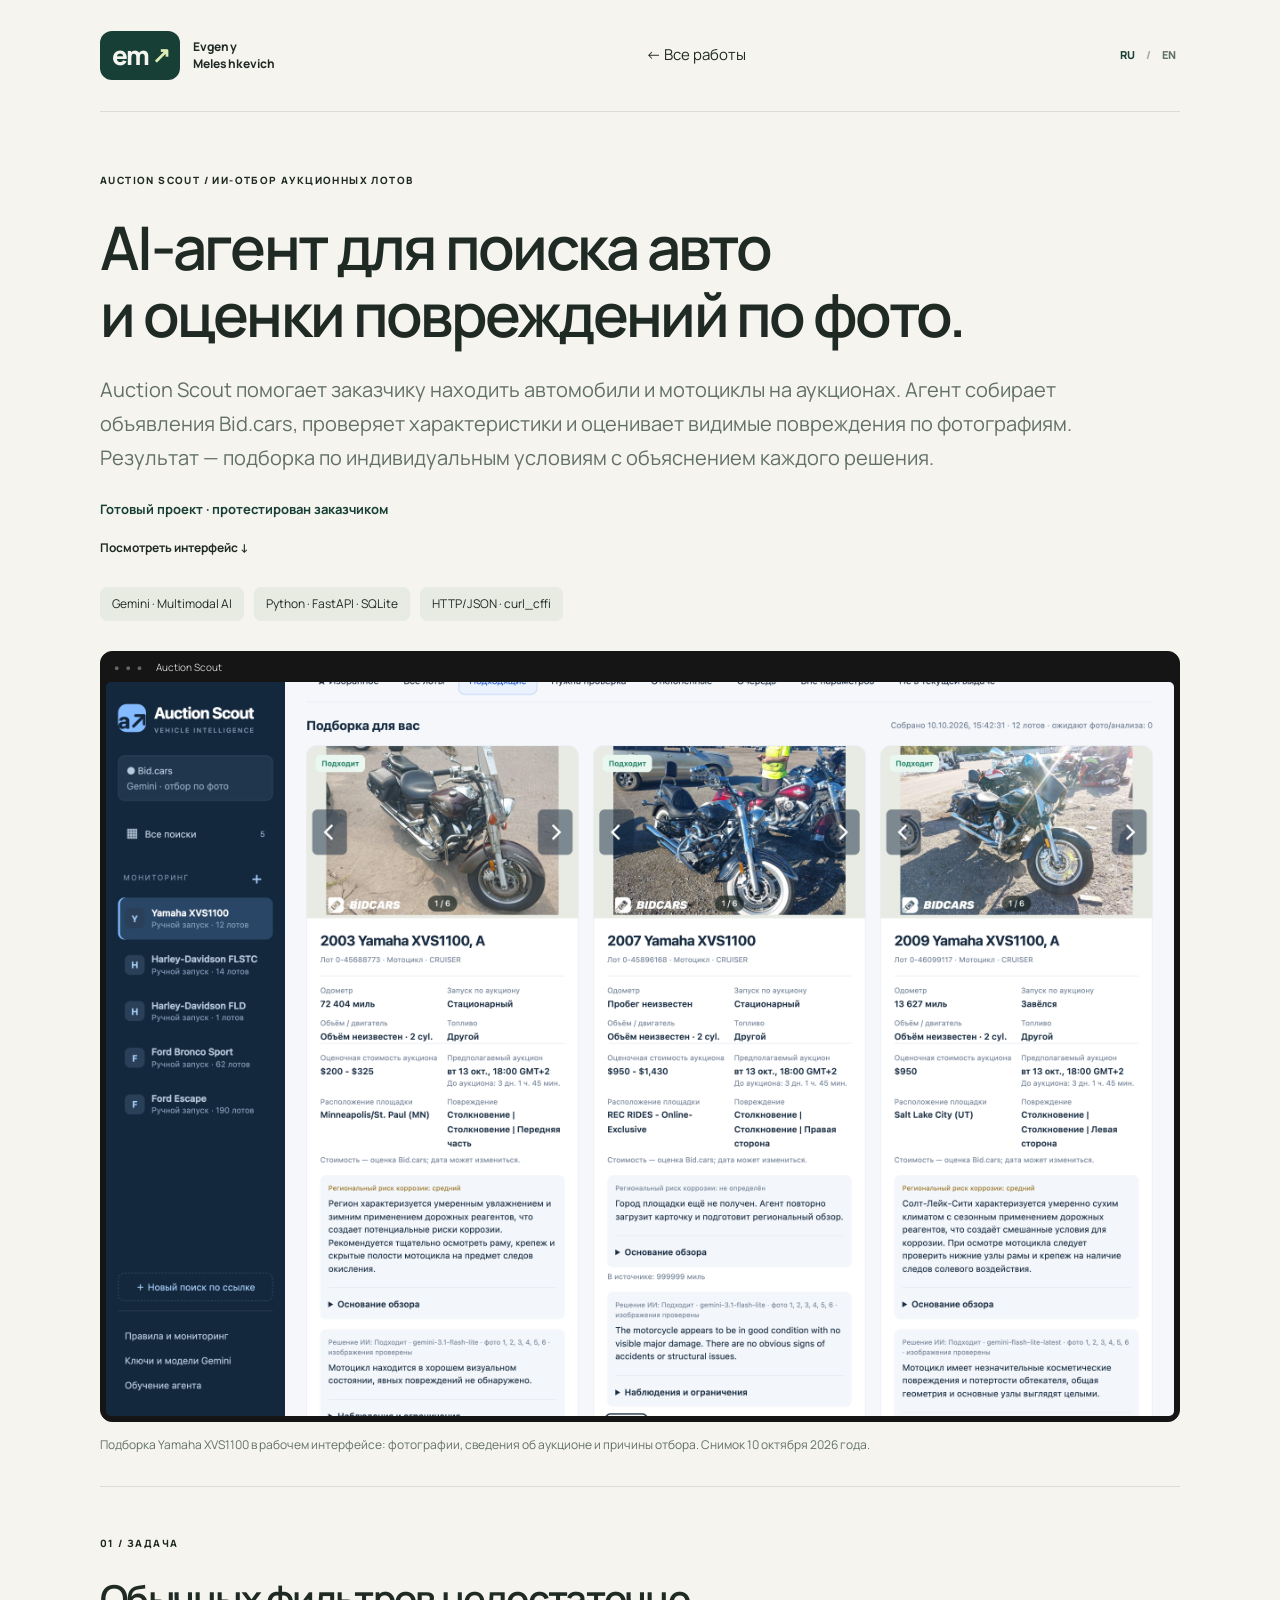
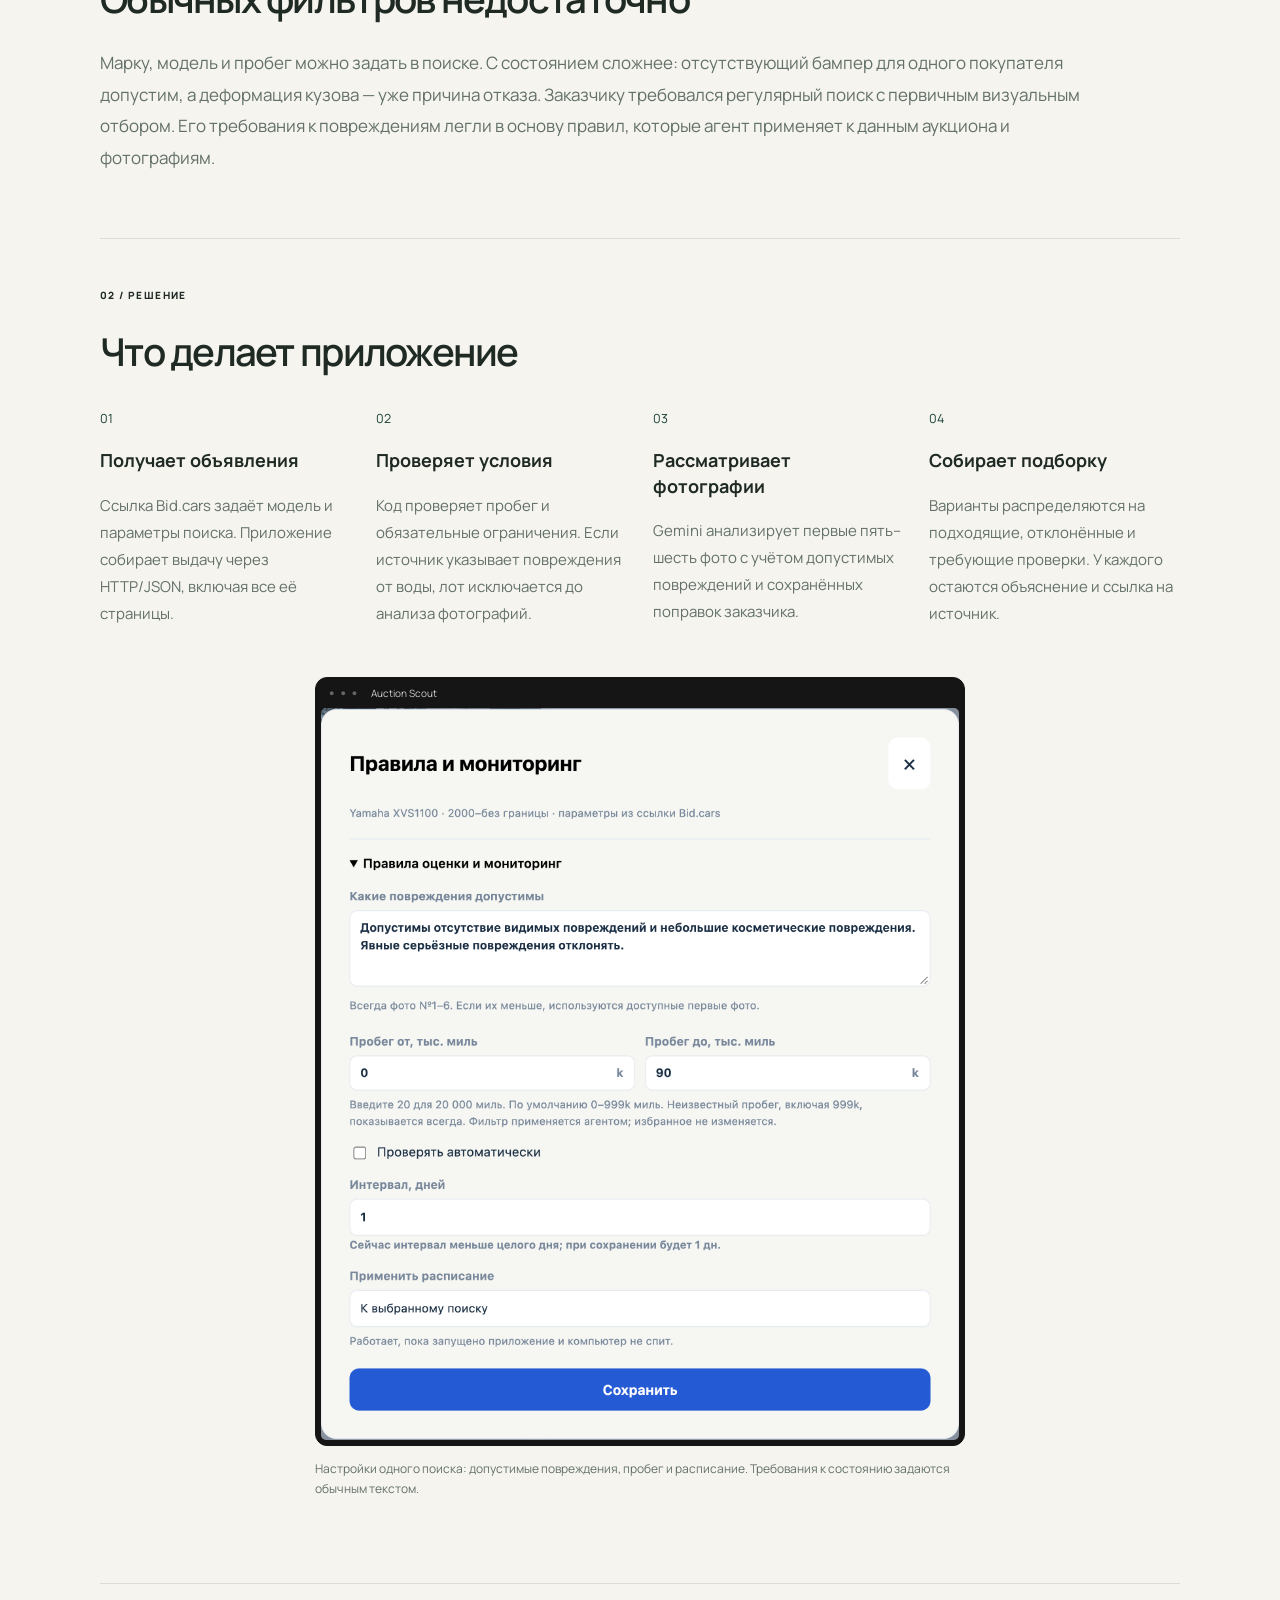
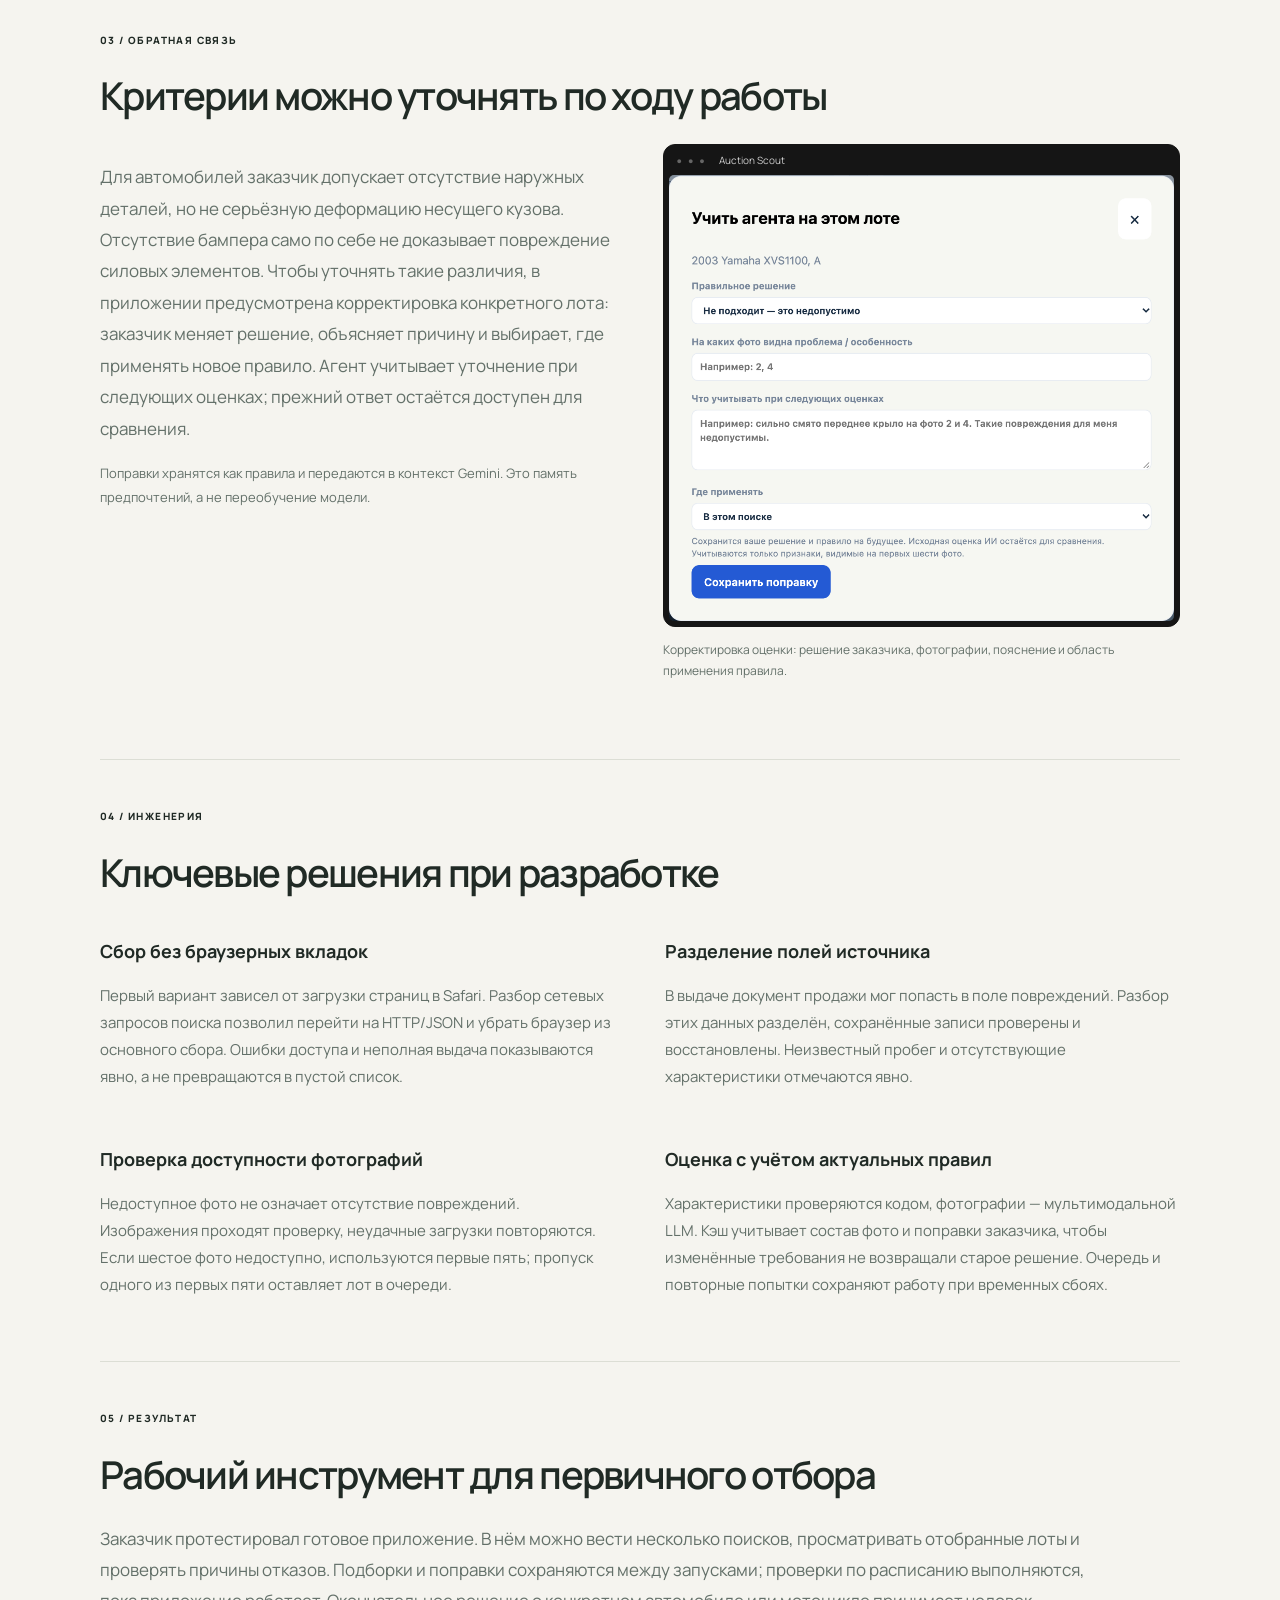
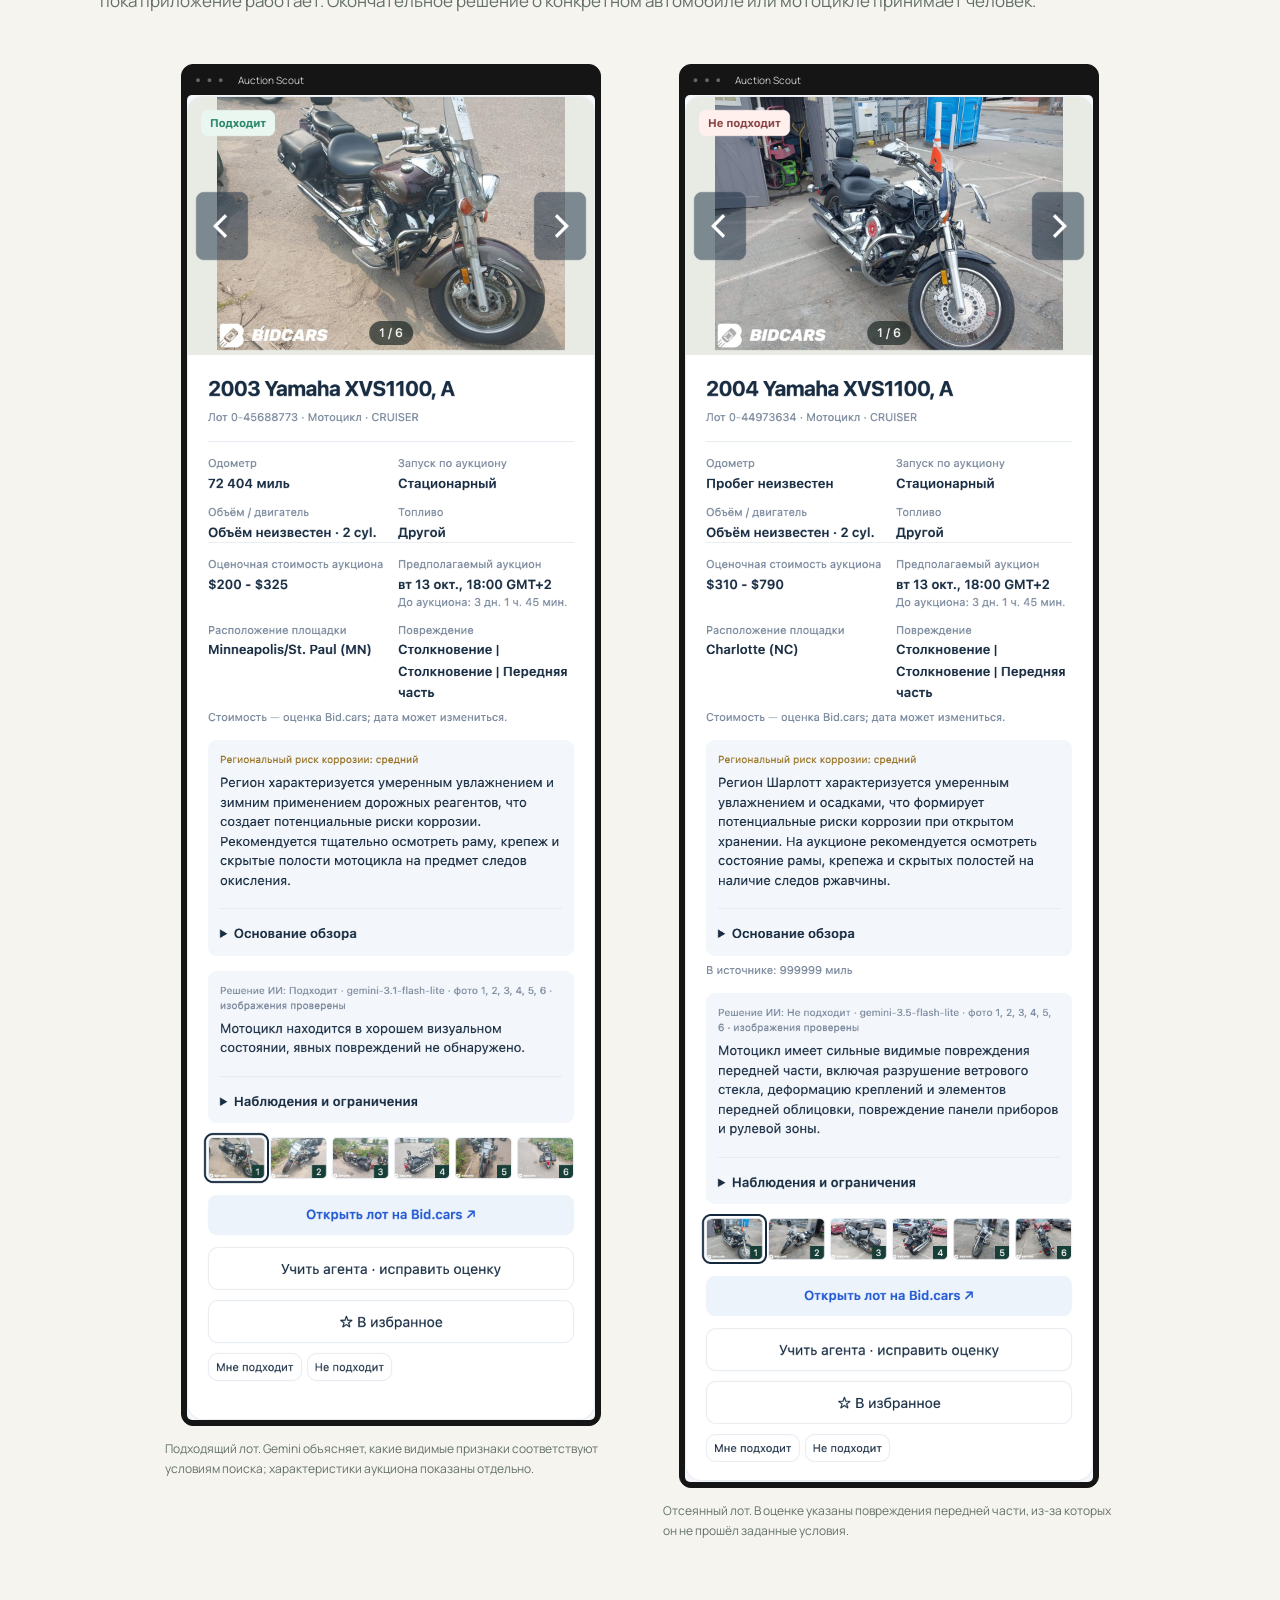
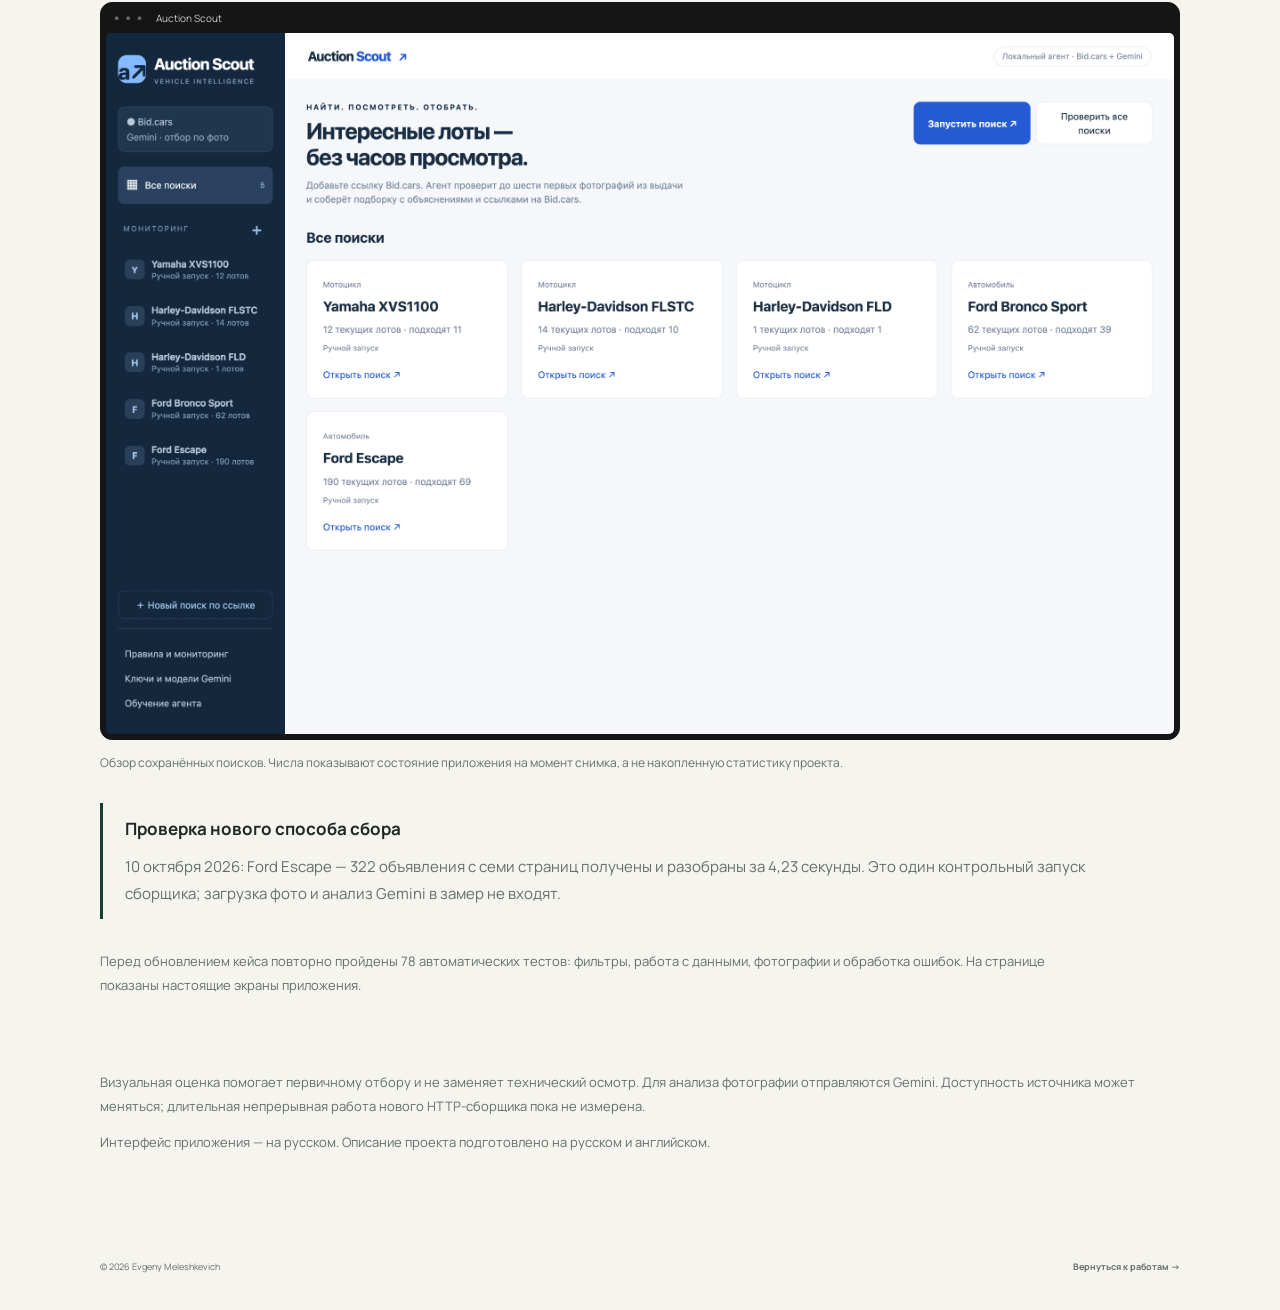
==== commit b9039b47: "Use neutral editorial voice for Auction Scout in RU and EN" ====
--- a/work/auction-scout/index.html
+++ b/work/auction-scout/index.html
@@ -1,3 +1,3 @@
 <!DOCTYPE html>
 
-<html lang="ru"><head><meta charset="utf-8"/><meta content="width=device-width,initial-scale=1" name="viewport"/><title>Auction Scout — ИИ-отбор аукционных автомобилей</title><meta content="AI-агент для заказчика: сбор объявлений Bid.cars, отбор автомобилей и мотоциклов по фото и корректировка правил." name="description"/><link href="https://evgeny-meleshkevich.github.io/work/auction-scout/" rel="canonical"/><link href="../../assets/favicon.svg" rel="icon"/><link href="../../style.css" rel="stylesheet"/><link href="auction.css?v=20261010-frame" rel="stylesheet"/><link href="../../image-viewer.css?v=20261010" rel="stylesheet"/><script defer="" src="auction.js?v=20261010-retina-layout"></script><script defer="" src="../../image-viewer.js?v=20261010"></script><link href="../../themes.css?v=20261010" rel="stylesheet"/><script src="../../themes.js?v=20261010-green"></script></head><body><header class="header"><a class="brand" data-home="" href="../../#work"><span class="monogram">em<span>↗</span></span><span class="brand-name">Evgeny<br/>Meleshkevich</span></a><a data-home="" data-t="back" href="../../#work">← Все работы</a><div class="languages"><button aria-pressed="true" data-lang="ru">RU</button><span>/</span><button aria-pressed="false" data-lang="en">EN</button></div></header><main class="wrap scout-main"><p class="eyebrow" data-t="kicker">AUCTION SCOUT / ИИ-ОТБОР АУКЦИОННЫХ ЛОТОВ</p><h1 class="" data-t="title">AI-агент для поиска авто <br/>и оценки повреждений по фото.</h1><p class="scout-intro" data-t="intro">Разработал Auction Scout для заказчика, который ищет автомобили и мотоциклы на аукционах. Агент собирает объявления Bid.cars и отбирает лоты по характеристикам и допустимым повреждениям. Вместо просмотра всей выдачи заказчик получает подборку с объяснением каждого решения.</p><p class="project-status" data-t="status">Готовый проект · протестирован заказчиком</p><a class="text-link" data-t="demo" href="#solution">Посмотреть интерфейс ↓</a><div class="scout-tags"><span>Gemini · Multimodal AI</span><span>Python · FastAPI · SQLite</span><span>HTTP/JSON · curl_cffi</span></div><figure class="shot"><div class="screenshot-frame"><div aria-hidden="true" class="screenshot-bar"><span class="screenshot-dots">● ● ●</span><span>Auction Scout</span></div><img alt="Auction Scout — selection" loading="lazy" src="assets/selection-retina.png"/></div><figcaption data-t="heroCaption">Подборка Yamaha XVS1100 в рабочем интерфейсе: фотографии, сведения об аукционе и причины отбора. Снимок 10 октября 2026 года.</figcaption></figure><section class="case-section"><p class="eyebrow" data-t="taskLabel">01 / ЗАДАЧА</p><h2 class="" data-t="taskTitle">Обычных фильтров недостаточно</h2><p class="" data-t="task">Марку, модель и пробег можно задать в поиске. С состоянием сложнее: отсутствующий бампер для одного покупателя допустим, а деформация кузова — уже причина отказа. Заказчику нужен был регулярный поиск с таким первичным отбором. Я разобрал его требования к повреждениям и перевёл их в правила, которые агент применяет к данным аукциона и фотографиям.</p></section><section class="case-section" id="solution"><p class="eyebrow" data-t="solutionLabel">02 / РЕШЕНИЕ</p><h2 class="" data-t="solutionTitle">Что делает приложение</h2><div class="scout-pipeline" id="pipeline"></div><figure class="shot dialog-shot"><div class="screenshot-frame"><div aria-hidden="true" class="screenshot-bar"><span class="screenshot-dots">● ● ●</span><span>Auction Scout</span></div><img alt="Auction Scout — rules" loading="lazy" src="assets/rules-retina.png"/></div><figcaption data-t="criteriaCaption">Настройки одного поиска: допустимые повреждения, пробег и расписание. Требования к состоянию задаются обычным текстом.</figcaption></figure></section><section class="case-section"><p class="eyebrow" data-t="learningLabel">03 / ОБРАТНАЯ СВЯЗЬ</p><h2 class="" data-t="learningTitle">Критерии можно уточнять по ходу работы</h2><div class="learning-layout"><div><p class="" data-t="learning">Для автомобилей заказчик допускает отсутствие наружных деталей, но не серьёзную деформацию несущего кузова. Эти ситуации важно различать: отсутствие бампера само по себе не доказывает повреждение силовых элементов. Я предусмотрел корректировку на конкретном лоте: заказчик меняет решение, объясняет причину и выбирает, где применять новое правило. Агент учитывает уточнение при следующих оценках, а прежний ответ остаётся доступен для сравнения.</p><p class="fineprint" data-t="learningNote">Поправки хранятся как правила и передаются в контекст Gemini. Это память предпочтений, а не переобучение модели.</p></div><figure class="shot"><div class="screenshot-frame"><div aria-hidden="true" class="screenshot-bar"><span class="screenshot-dots">● ● ●</span><span>Auction Scout</span></div><img alt="Auction Scout — correction" loading="lazy" src="assets/correction-retina.png"/></div><figcaption data-t="correctionCaption">Корректировка оценки: решение заказчика, фотографии, пояснение и область применения правила.</figcaption></figure></div></section><section class="case-section"><p class="eyebrow" data-t="engineeringLabel">04 / ИНЖЕНЕРИЯ</p><h2 class="" data-t="engineeringTitle">Какие задачи я решил при разработке</h2><div class="scout-engineering" id="engineering-grid"></div></section><section class="case-section"><p class="eyebrow" data-t="resultLabel">05 / РЕЗУЛЬТАТ</p><h2 class="" data-t="resultTitle">Рабочий инструмент для первичного отбора</h2><p class="" data-t="result">Заказчик протестировал готовое приложение. В нём можно вести несколько поисков, просматривать отобранные лоты и проверять причины отказов. Подборки и поправки сохраняются между запусками; проверки по расписанию выполняются, пока приложение работает. Окончательное решение о конкретном автомобиле или мотоцикле принимает человек.</p><div class="result-shots"><figure class="shot"><div class="screenshot-frame"><div aria-hidden="true" class="screenshot-bar"><span class="screenshot-dots">● ● ●</span><span>Auction Scout</span></div><img alt="Auction Scout — assessment" loading="lazy" src="assets/assessment-retina.png"/></div><figcaption data-t="acceptedCaption">Подходящий лот. Gemini объясняет, какие видимые признаки соответствуют условиям поиска; характеристики аукциона показаны отдельно.</figcaption></figure><figure class="shot"><div class="screenshot-frame"><div aria-hidden="true" class="screenshot-bar"><span class="screenshot-dots">● ● ●</span><span>Auction Scout</span></div><img alt="Auction Scout — rejected" loading="lazy" src="assets/rejected-retina.png"/></div><figcaption data-t="rejectedCaption">Отсеянный лот. В оценке указаны повреждения передней части, из-за которых он не прошёл заданные условия.</figcaption></figure></div><figure class="shot"><div class="screenshot-frame"><div aria-hidden="true" class="screenshot-bar"><span class="screenshot-dots">● ● ●</span><span>Auction Scout</span></div><img alt="Auction Scout — overview" loading="lazy" src="assets/overview-retina.png"/></div><figcaption data-t="overviewCaption">Обзор сохранённых поисков. Числа показывают состояние приложения на момент снимка, а не накопленную статистику проекта.</figcaption></figure><div class="measured-result"><h3 data-t="measurementTitle">Проверка нового способа сбора</h3><p data-t="measurement">10 октября 2026: Ford Escape — 322 объявления с семи страниц получены и разобраны за 4,23 секунды. Это один контрольный запуск сборщика; загрузка фото и анализ Gemini в замер не входят.</p></div><p class="fineprint" data-t="proof">Перед обновлением кейса повторно пройдены 78 автоматических тестов: фильтры, работа с данными, фотографии и обработка ошибок. На странице показаны настоящие экраны приложения.</p></section><p class="fineprint" data-t="notes">Визуальная оценка помогает первичному отбору и не заменяет технический осмотр. Для анализа фотографии отправляются Gemini. Доступность источника может меняться; длительная непрерывная работа нового HTTP-сборщика пока не измерена.</p><p class="fineprint" data-t="uiNote">Интерфейс приложения — на русском. Описание проекта подготовлено на русском и английском.</p></main><footer class="wrap footer"><span>© 2026 Evgeny Meleshkevich</span><a data-home="" data-t="footer" href="../../#work">Вернуться к работам →</a></footer></body></html>+<html lang="ru"><head><meta charset="utf-8"/><meta content="width=device-width,initial-scale=1" name="viewport"/><title>Auction Scout — ИИ-отбор аукционных автомобилей</title><meta content="AI-агент для заказчика: сбор объявлений Bid.cars, отбор автомобилей и мотоциклов по фото и корректировка правил." name="description"/><link href="https://evgeny-meleshkevich.github.io/work/auction-scout/" rel="canonical"/><link href="../../assets/favicon.svg" rel="icon"/><link href="../../style.css" rel="stylesheet"/><link href="auction.css?v=20261010-frame" rel="stylesheet"/><link href="../../image-viewer.css?v=20261010" rel="stylesheet"/><script defer="" src="auction.js?v=20261010-neutral"></script><script defer="" src="../../image-viewer.js?v=20261010"></script><link href="../../themes.css?v=20261010" rel="stylesheet"/><script src="../../themes.js?v=20261010-green"></script></head><body><header class="header"><a class="brand" data-home="" href="../../#work"><span class="monogram">em<span>↗</span></span><span class="brand-name">Evgeny<br/>Meleshkevich</span></a><a data-home="" data-t="back" href="../../#work">← Все работы</a><div class="languages"><button aria-pressed="true" data-lang="ru">RU</button><span>/</span><button aria-pressed="false" data-lang="en">EN</button></div></header><main class="wrap scout-main"><p class="eyebrow" data-t="kicker">AUCTION SCOUT / ИИ-ОТБОР АУКЦИОННЫХ ЛОТОВ</p><h1 class="" data-t="title">AI-агент для поиска авто <br/>и оценки повреждений по фото.</h1><p class="scout-intro" data-t="intro">Auction Scout помогает заказчику находить автомобили и мотоциклы на аукционах. Агент собирает объявления Bid.cars, проверяет характеристики и оценивает видимые повреждения по фотографиям. Результат — подборка по индивидуальным условиям с объяснением каждого решения.</p><p class="project-status" data-t="status">Готовый проект · протестирован заказчиком</p><a class="text-link" data-t="demo" href="#solution">Посмотреть интерфейс ↓</a><div class="scout-tags"><span>Gemini · Multimodal AI</span><span>Python · FastAPI · SQLite</span><span>HTTP/JSON · curl_cffi</span></div><figure class="shot"><div class="screenshot-frame"><div aria-hidden="true" class="screenshot-bar"><span class="screenshot-dots">● ● ●</span><span>Auction Scout</span></div><img alt="Auction Scout — selection" loading="lazy" src="assets/selection-retina.png"/></div><figcaption data-t="heroCaption">Подборка Yamaha XVS1100 в рабочем интерфейсе: фотографии, сведения об аукционе и причины отбора. Снимок 10 октября 2026 года.</figcaption></figure><section class="case-section"><p class="eyebrow" data-t="taskLabel">01 / ЗАДАЧА</p><h2 class="" data-t="taskTitle">Обычных фильтров недостаточно</h2><p class="" data-t="task">Марку, модель и пробег можно задать в поиске. С состоянием сложнее: отсутствующий бампер для одного покупателя допустим, а деформация кузова — уже причина отказа. Заказчику требовался регулярный поиск с первичным визуальным отбором. Его требования к повреждениям легли в основу правил, которые агент применяет к данным аукциона и фотографиям.</p></section><section class="case-section" id="solution"><p class="eyebrow" data-t="solutionLabel">02 / РЕШЕНИЕ</p><h2 class="" data-t="solutionTitle">Что делает приложение</h2><div class="scout-pipeline" id="pipeline"></div><figure class="shot dialog-shot"><div class="screenshot-frame"><div aria-hidden="true" class="screenshot-bar"><span class="screenshot-dots">● ● ●</span><span>Auction Scout</span></div><img alt="Auction Scout — rules" loading="lazy" src="assets/rules-retina.png"/></div><figcaption data-t="criteriaCaption">Настройки одного поиска: допустимые повреждения, пробег и расписание. Требования к состоянию задаются обычным текстом.</figcaption></figure></section><section class="case-section"><p class="eyebrow" data-t="learningLabel">03 / ОБРАТНАЯ СВЯЗЬ</p><h2 class="" data-t="learningTitle">Критерии можно уточнять по ходу работы</h2><div class="learning-layout"><div><p class="" data-t="learning">Для автомобилей заказчик допускает отсутствие наружных деталей, но не серьёзную деформацию несущего кузова. Отсутствие бампера само по себе не доказывает повреждение силовых элементов. Чтобы уточнять такие различия, в приложении предусмотрена корректировка конкретного лота: заказчик меняет решение, объясняет причину и выбирает, где применять новое правило. Агент учитывает уточнение при следующих оценках; прежний ответ остаётся доступен для сравнения.</p><p class="fineprint" data-t="learningNote">Поправки хранятся как правила и передаются в контекст Gemini. Это память предпочтений, а не переобучение модели.</p></div><figure class="shot"><div class="screenshot-frame"><div aria-hidden="true" class="screenshot-bar"><span class="screenshot-dots">● ● ●</span><span>Auction Scout</span></div><img alt="Auction Scout — correction" loading="lazy" src="assets/correction-retina.png"/></div><figcaption data-t="correctionCaption">Корректировка оценки: решение заказчика, фотографии, пояснение и область применения правила.</figcaption></figure></div></section><section class="case-section"><p class="eyebrow" data-t="engineeringLabel">04 / ИНЖЕНЕРИЯ</p><h2 class="" data-t="engineeringTitle">Ключевые решения при разработке</h2><div class="scout-engineering" id="engineering-grid"></div></section><section class="case-section"><p class="eyebrow" data-t="resultLabel">05 / РЕЗУЛЬТАТ</p><h2 class="" data-t="resultTitle">Рабочий инструмент для первичного отбора</h2><p class="" data-t="result">Заказчик протестировал готовое приложение. В нём можно вести несколько поисков, просматривать отобранные лоты и проверять причины отказов. Подборки и поправки сохраняются между запусками; проверки по расписанию выполняются, пока приложение работает. Окончательное решение о конкретном автомобиле или мотоцикле принимает человек.</p><div class="result-shots"><figure class="shot"><div class="screenshot-frame"><div aria-hidden="true" class="screenshot-bar"><span class="screenshot-dots">● ● ●</span><span>Auction Scout</span></div><img alt="Auction Scout — assessment" loading="lazy" src="assets/assessment-retina.png"/></div><figcaption data-t="acceptedCaption">Подходящий лот. Gemini объясняет, какие видимые признаки соответствуют условиям поиска; характеристики аукциона показаны отдельно.</figcaption></figure><figure class="shot"><div class="screenshot-frame"><div aria-hidden="true" class="screenshot-bar"><span class="screenshot-dots">● ● ●</span><span>Auction Scout</span></div><img alt="Auction Scout — rejected" loading="lazy" src="assets/rejected-retina.png"/></div><figcaption data-t="rejectedCaption">Отсеянный лот. В оценке указаны повреждения передней части, из-за которых он не прошёл заданные условия.</figcaption></figure></div><figure class="shot"><div class="screenshot-frame"><div aria-hidden="true" class="screenshot-bar"><span class="screenshot-dots">● ● ●</span><span>Auction Scout</span></div><img alt="Auction Scout — overview" loading="lazy" src="assets/overview-retina.png"/></div><figcaption data-t="overviewCaption">Обзор сохранённых поисков. Числа показывают состояние приложения на момент снимка, а не накопленную статистику проекта.</figcaption></figure><div class="measured-result"><h3 data-t="measurementTitle">Проверка нового способа сбора</h3><p data-t="measurement">10 октября 2026: Ford Escape — 322 объявления с семи страниц получены и разобраны за 4,23 секунды. Это один контрольный запуск сборщика; загрузка фото и анализ Gemini в замер не входят.</p></div><p class="fineprint" data-t="proof">Перед обновлением кейса повторно пройдены 78 автоматических тестов: фильтры, работа с данными, фотографии и обработка ошибок. На странице показаны настоящие экраны приложения.</p></section><p class="fineprint" data-t="notes">Визуальная оценка помогает первичному отбору и не заменяет технический осмотр. Для анализа фотографии отправляются Gemini. Доступность источника может меняться; длительная непрерывная работа нового HTTP-сборщика пока не измерена.</p><p class="fineprint" data-t="uiNote">Интерфейс приложения — на русском. Описание проекта подготовлено на русском и английском.</p></main><footer class="wrap footer"><span>© 2026 Evgeny Meleshkevich</span><a data-home="" data-t="footer" href="../../#work">Вернуться к работам →</a></footer></body></html>
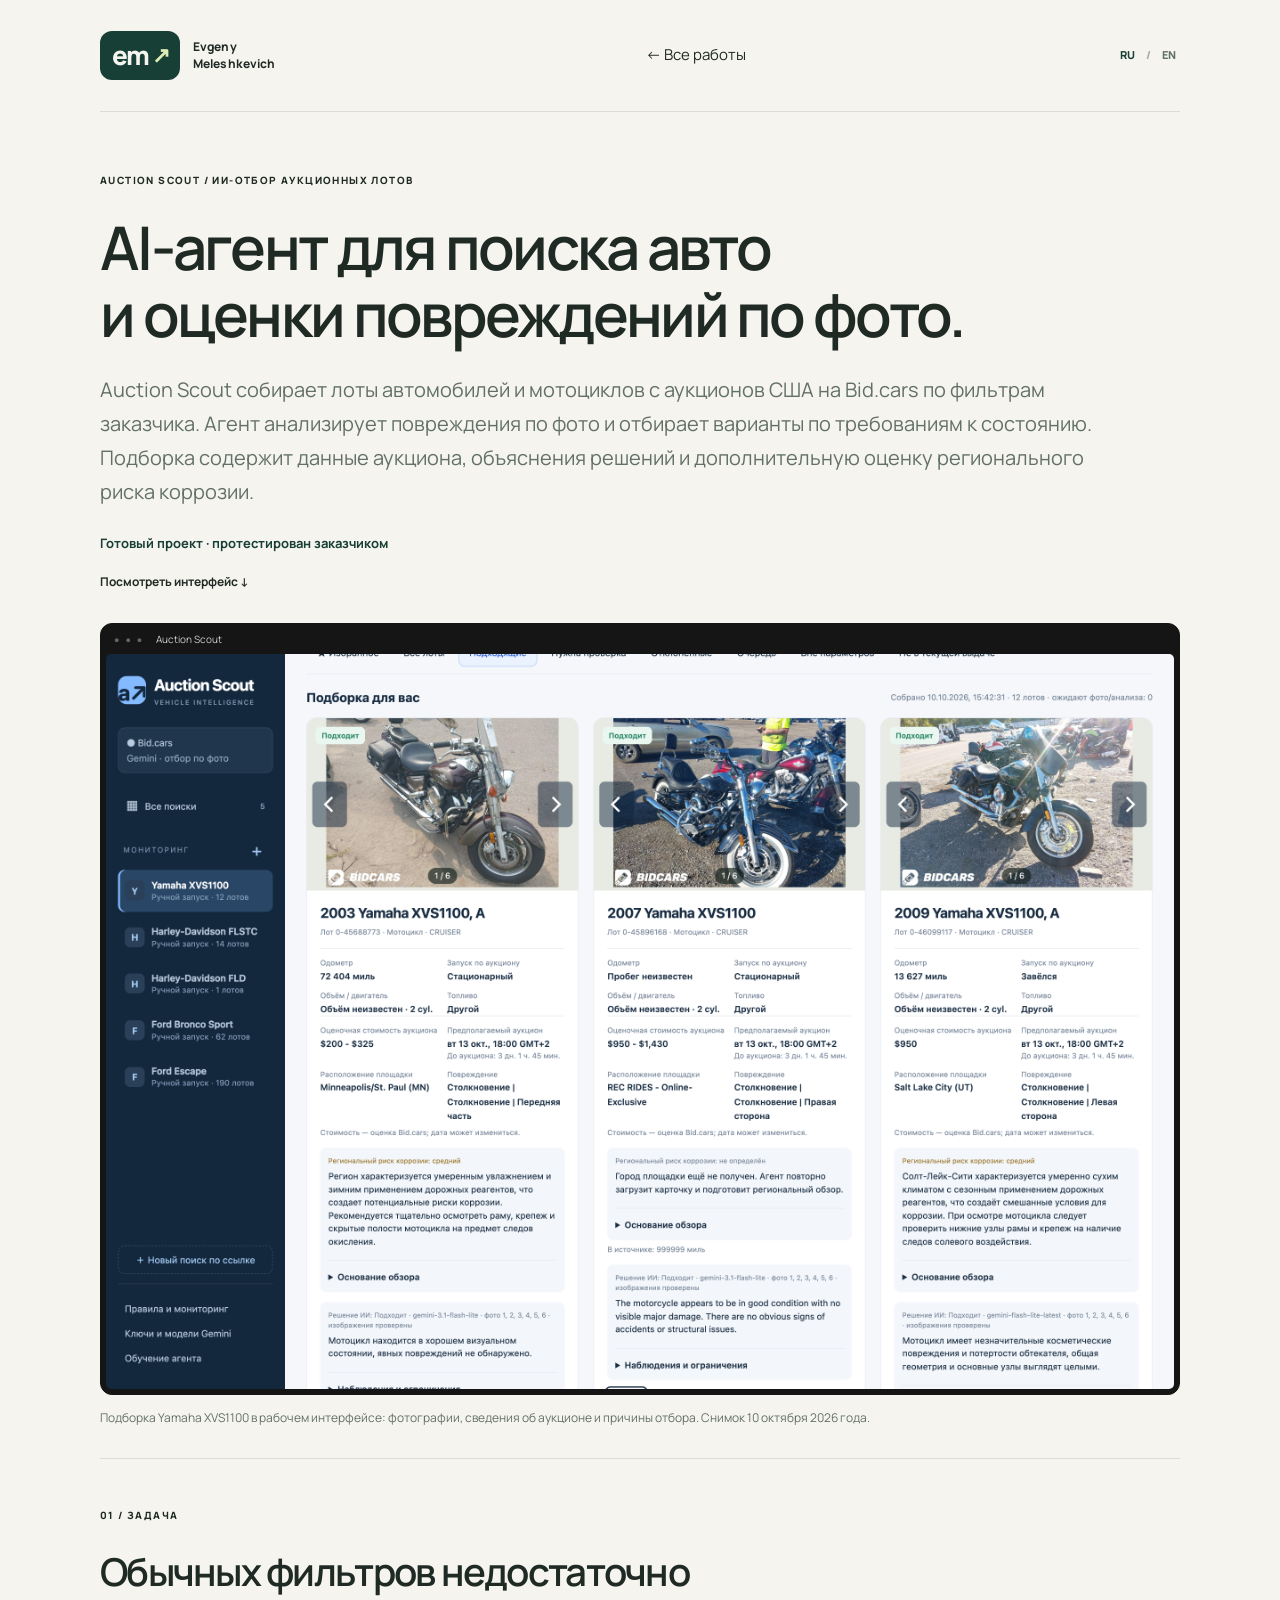
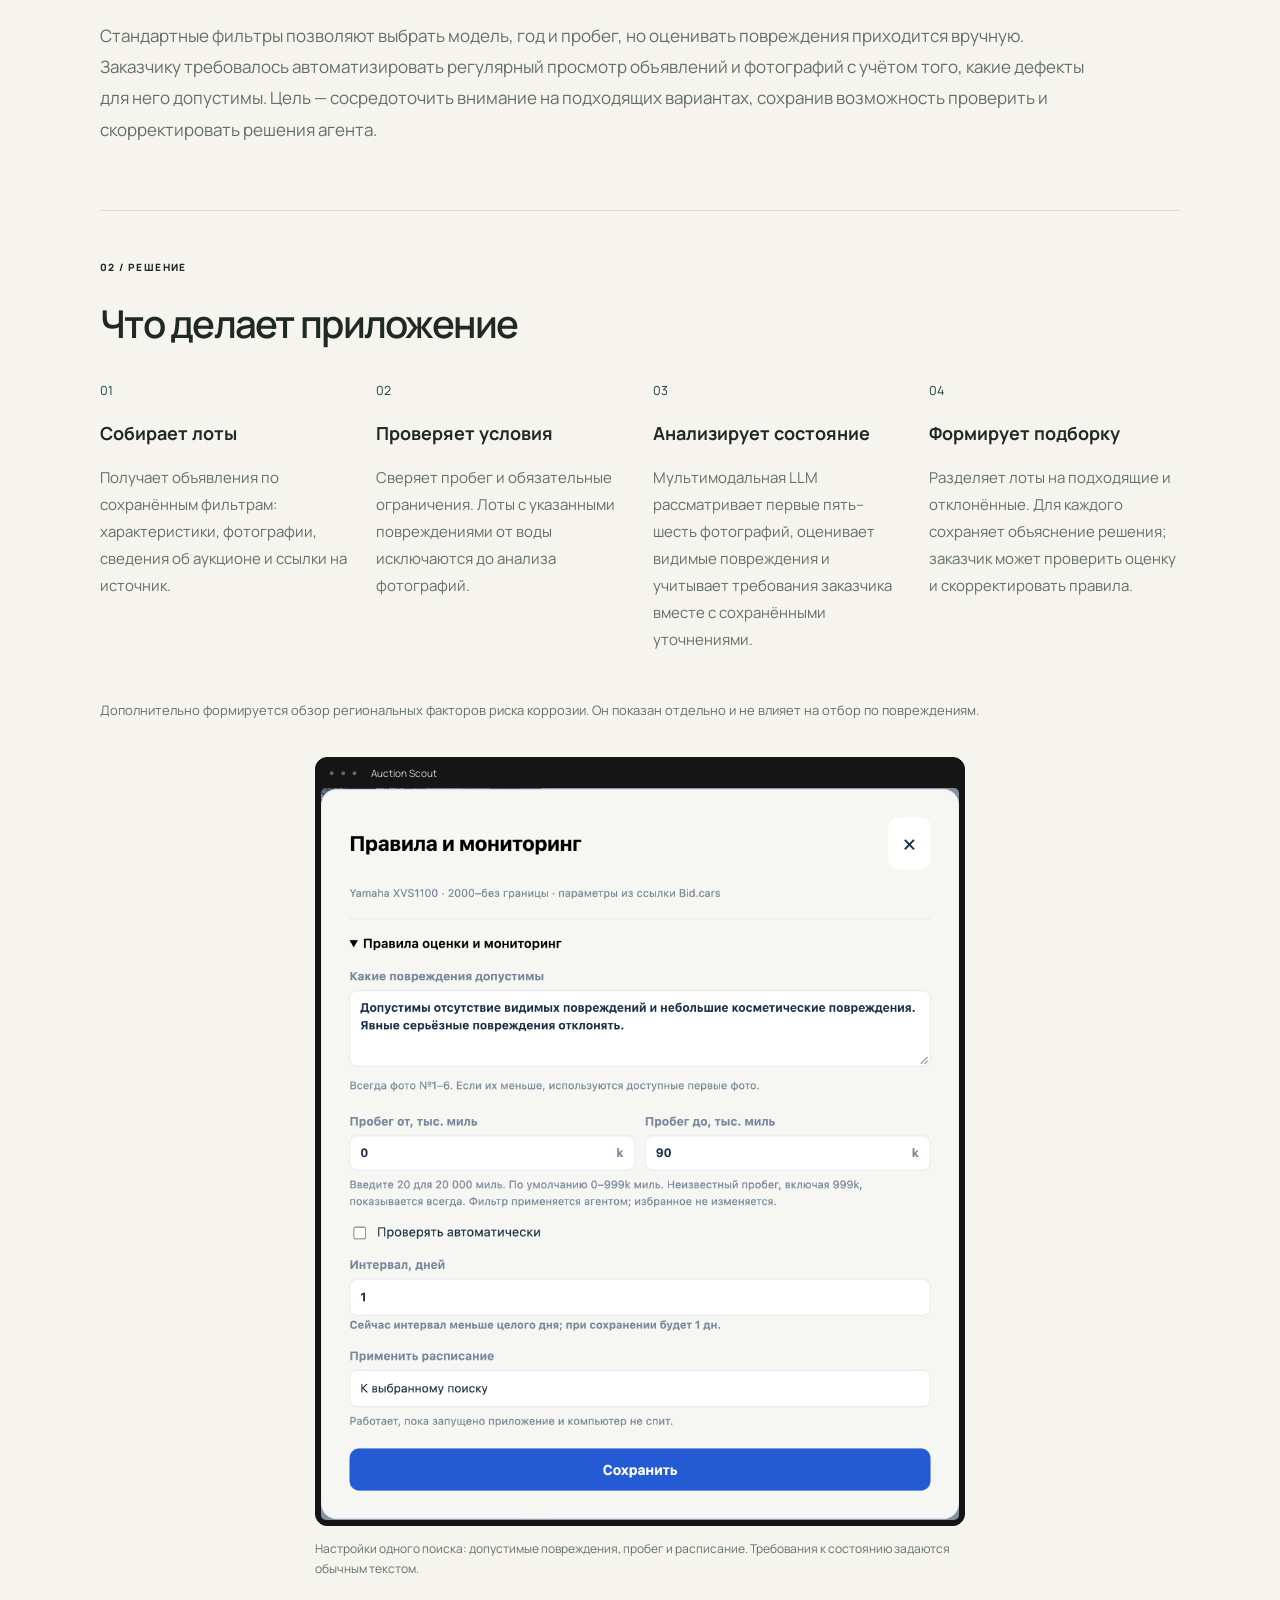
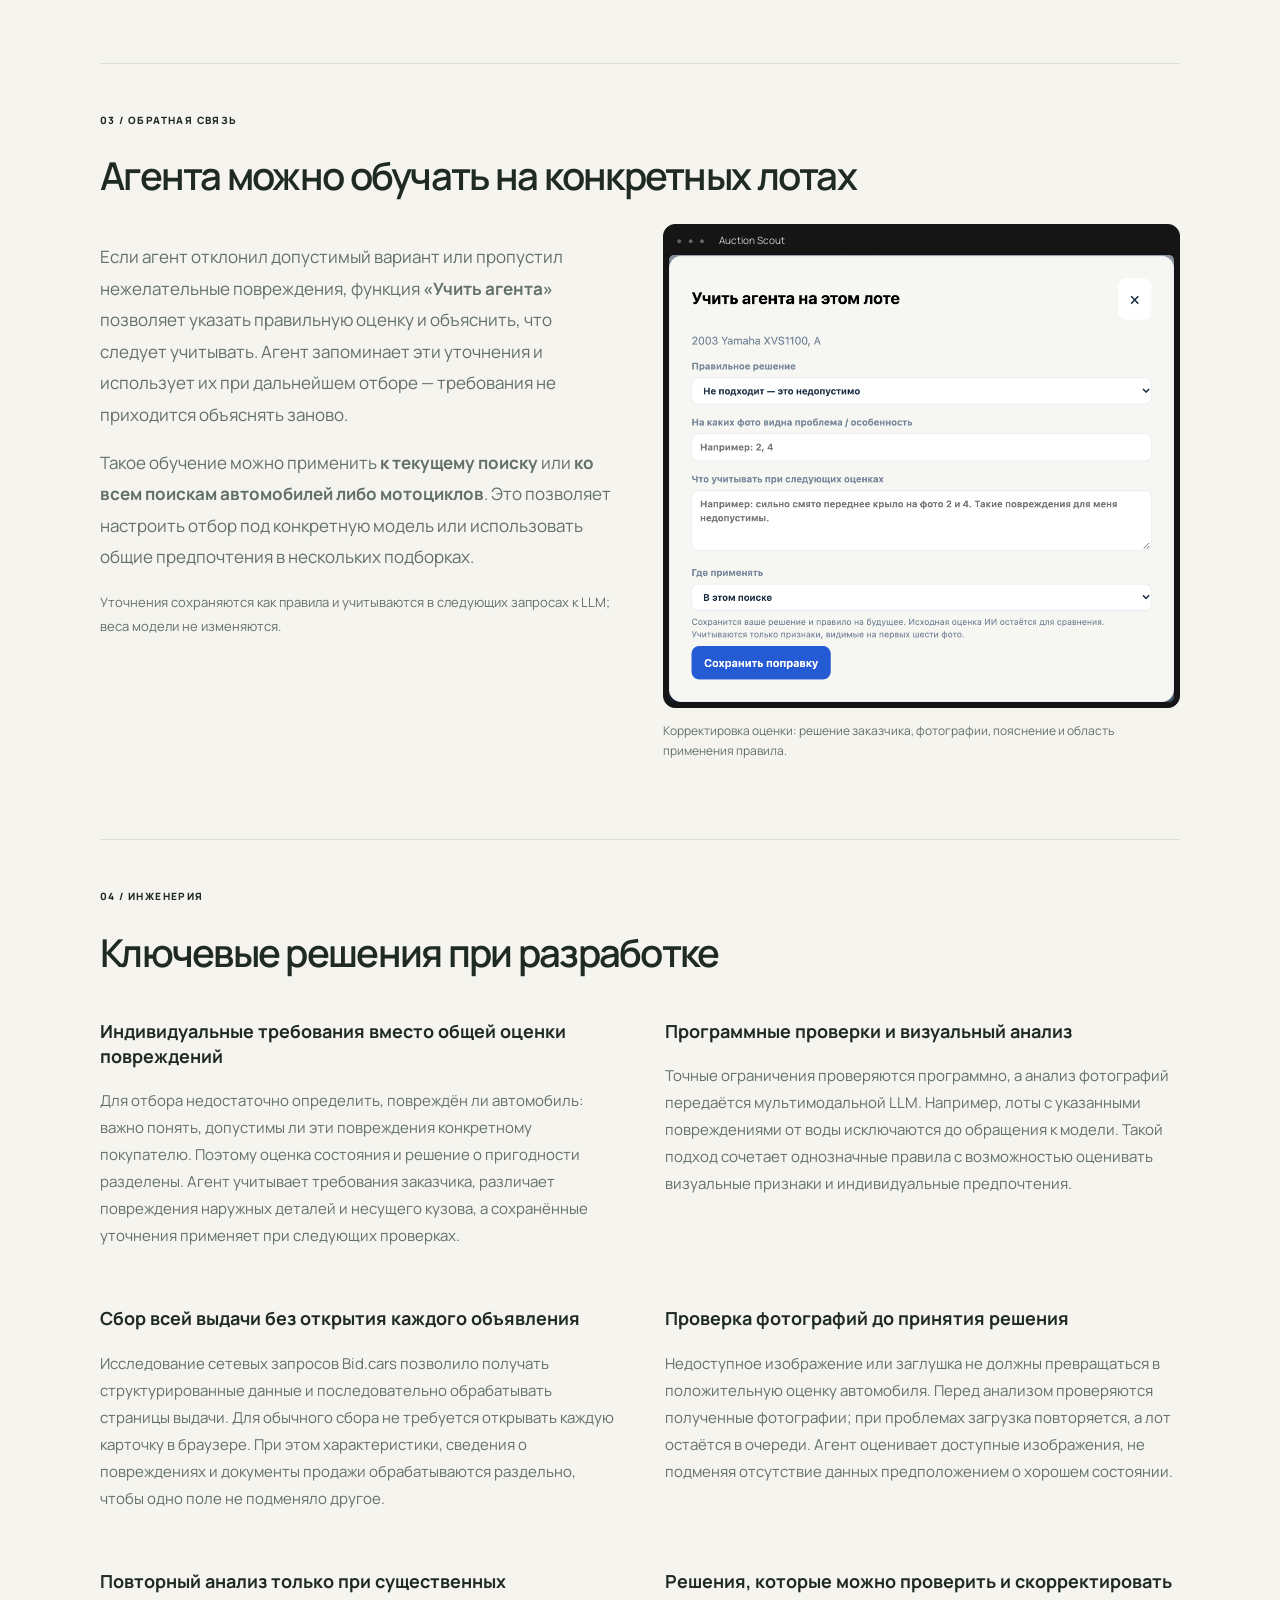
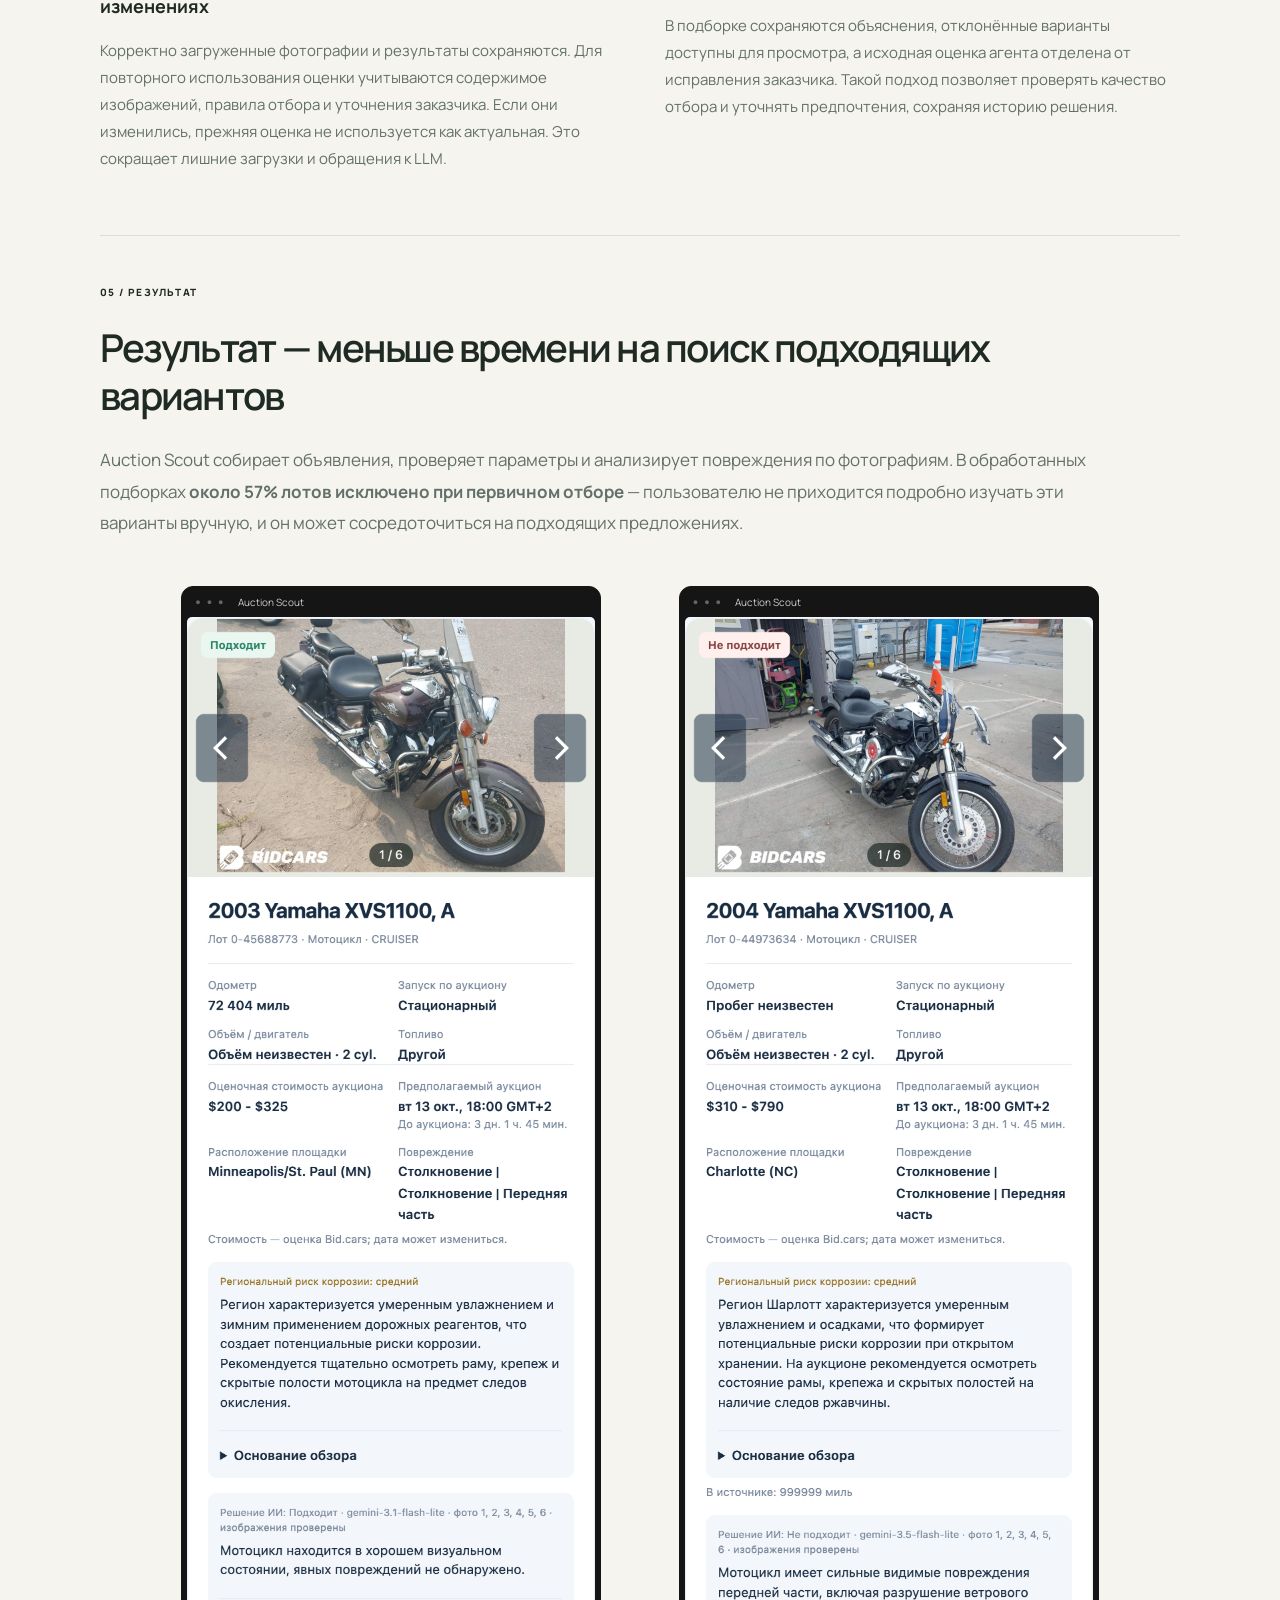
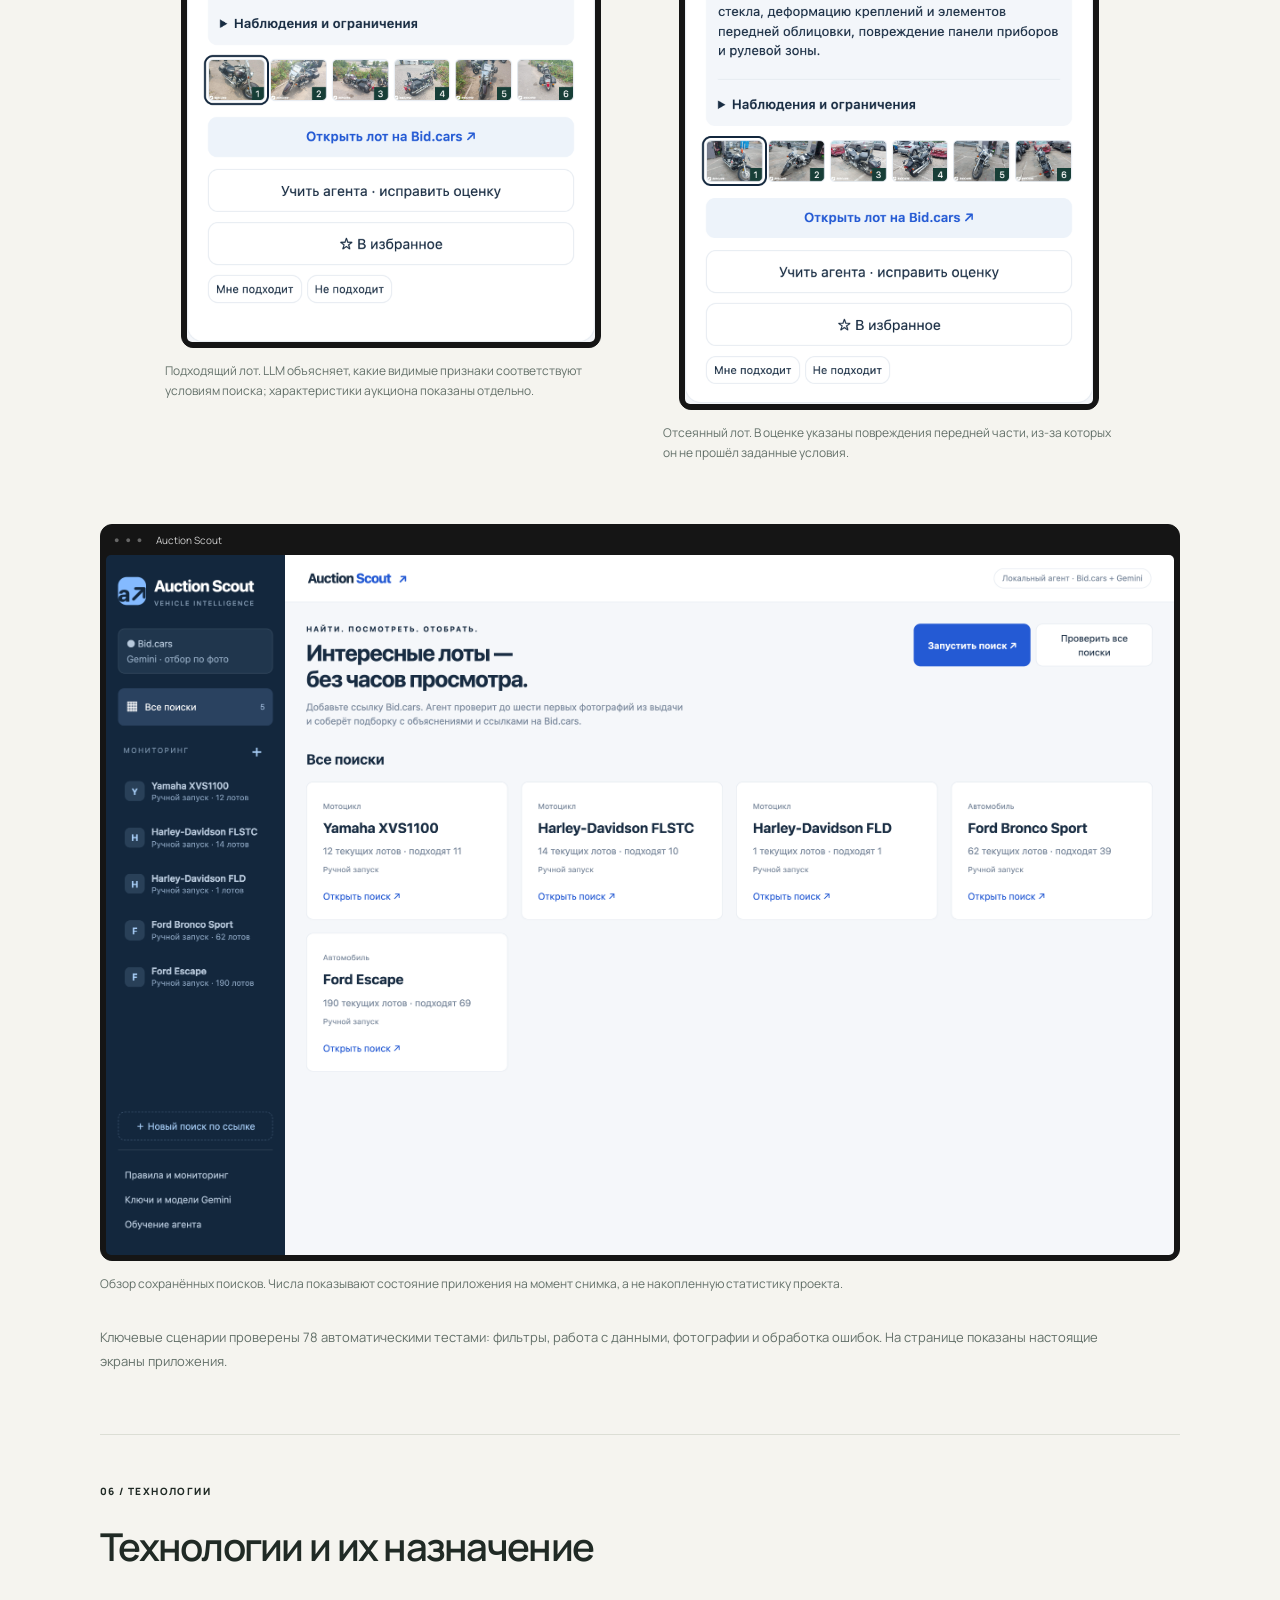
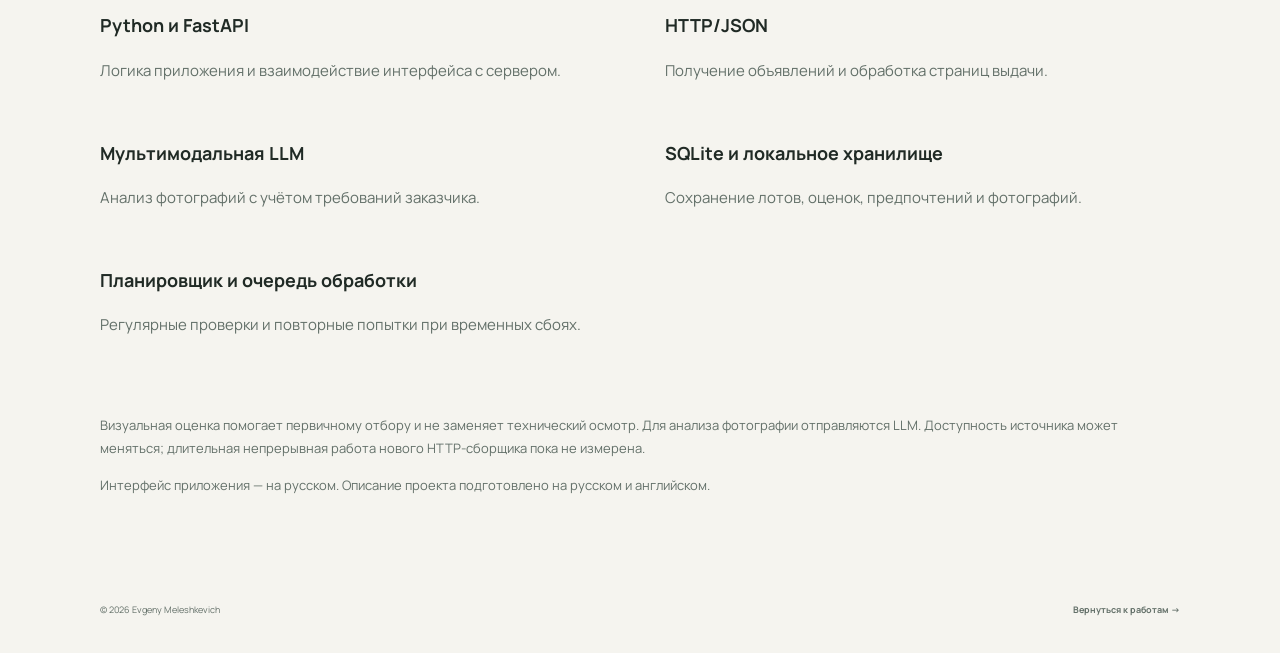
==== commit 07b01aff: "Publish agreed Auction Scout case copy in Russian and English" ====
--- a/work/auction-scout/index.html
+++ b/work/auction-scout/index.html
@@ -1,3 +1,3 @@
 <!DOCTYPE html>
 
-<html lang="ru"><head><meta charset="utf-8"/><meta content="width=device-width,initial-scale=1" name="viewport"/><title>Auction Scout — ИИ-отбор аукционных автомобилей</title><meta content="AI-агент для заказчика: сбор объявлений Bid.cars, отбор автомобилей и мотоциклов по фото и корректировка правил." name="description"/><link href="https://evgeny-meleshkevich.github.io/work/auction-scout/" rel="canonical"/><link href="../../assets/favicon.svg" rel="icon"/><link href="../../style.css" rel="stylesheet"/><link href="auction.css?v=20261010-frame" rel="stylesheet"/><link href="../../image-viewer.css?v=20261010" rel="stylesheet"/><script defer="" src="auction.js?v=20261010-neutral"></script><script defer="" src="../../image-viewer.js?v=20261010"></script><link href="../../themes.css?v=20261010" rel="stylesheet"/><script src="../../themes.js?v=20261010-green"></script></head><body><header class="header"><a class="brand" data-home="" href="../../#work"><span class="monogram">em<span>↗</span></span><span class="brand-name">Evgeny<br/>Meleshkevich</span></a><a data-home="" data-t="back" href="../../#work">← Все работы</a><div class="languages"><button aria-pressed="true" data-lang="ru">RU</button><span>/</span><button aria-pressed="false" data-lang="en">EN</button></div></header><main class="wrap scout-main"><p class="eyebrow" data-t="kicker">AUCTION SCOUT / ИИ-ОТБОР АУКЦИОННЫХ ЛОТОВ</p><h1 class="" data-t="title">AI-агент для поиска авто <br/>и оценки повреждений по фото.</h1><p class="scout-intro" data-t="intro">Auction Scout помогает заказчику находить автомобили и мотоциклы на аукционах. Агент собирает объявления Bid.cars, проверяет характеристики и оценивает видимые повреждения по фотографиям. Результат — подборка по индивидуальным условиям с объяснением каждого решения.</p><p class="project-status" data-t="status">Готовый проект · протестирован заказчиком</p><a class="text-link" data-t="demo" href="#solution">Посмотреть интерфейс ↓</a><div class="scout-tags"><span>Gemini · Multimodal AI</span><span>Python · FastAPI · SQLite</span><span>HTTP/JSON · curl_cffi</span></div><figure class="shot"><div class="screenshot-frame"><div aria-hidden="true" class="screenshot-bar"><span class="screenshot-dots">● ● ●</span><span>Auction Scout</span></div><img alt="Auction Scout — selection" loading="lazy" src="assets/selection-retina.png"/></div><figcaption data-t="heroCaption">Подборка Yamaha XVS1100 в рабочем интерфейсе: фотографии, сведения об аукционе и причины отбора. Снимок 10 октября 2026 года.</figcaption></figure><section class="case-section"><p class="eyebrow" data-t="taskLabel">01 / ЗАДАЧА</p><h2 class="" data-t="taskTitle">Обычных фильтров недостаточно</h2><p class="" data-t="task">Марку, модель и пробег можно задать в поиске. С состоянием сложнее: отсутствующий бампер для одного покупателя допустим, а деформация кузова — уже причина отказа. Заказчику требовался регулярный поиск с первичным визуальным отбором. Его требования к повреждениям легли в основу правил, которые агент применяет к данным аукциона и фотографиям.</p></section><section class="case-section" id="solution"><p class="eyebrow" data-t="solutionLabel">02 / РЕШЕНИЕ</p><h2 class="" data-t="solutionTitle">Что делает приложение</h2><div class="scout-pipeline" id="pipeline"></div><figure class="shot dialog-shot"><div class="screenshot-frame"><div aria-hidden="true" class="screenshot-bar"><span class="screenshot-dots">● ● ●</span><span>Auction Scout</span></div><img alt="Auction Scout — rules" loading="lazy" src="assets/rules-retina.png"/></div><figcaption data-t="criteriaCaption">Настройки одного поиска: допустимые повреждения, пробег и расписание. Требования к состоянию задаются обычным текстом.</figcaption></figure></section><section class="case-section"><p class="eyebrow" data-t="learningLabel">03 / ОБРАТНАЯ СВЯЗЬ</p><h2 class="" data-t="learningTitle">Критерии можно уточнять по ходу работы</h2><div class="learning-layout"><div><p class="" data-t="learning">Для автомобилей заказчик допускает отсутствие наружных деталей, но не серьёзную деформацию несущего кузова. Отсутствие бампера само по себе не доказывает повреждение силовых элементов. Чтобы уточнять такие различия, в приложении предусмотрена корректировка конкретного лота: заказчик меняет решение, объясняет причину и выбирает, где применять новое правило. Агент учитывает уточнение при следующих оценках; прежний ответ остаётся доступен для сравнения.</p><p class="fineprint" data-t="learningNote">Поправки хранятся как правила и передаются в контекст Gemini. Это память предпочтений, а не переобучение модели.</p></div><figure class="shot"><div class="screenshot-frame"><div aria-hidden="true" class="screenshot-bar"><span class="screenshot-dots">● ● ●</span><span>Auction Scout</span></div><img alt="Auction Scout — correction" loading="lazy" src="assets/correction-retina.png"/></div><figcaption data-t="correctionCaption">Корректировка оценки: решение заказчика, фотографии, пояснение и область применения правила.</figcaption></figure></div></section><section class="case-section"><p class="eyebrow" data-t="engineeringLabel">04 / ИНЖЕНЕРИЯ</p><h2 class="" data-t="engineeringTitle">Ключевые решения при разработке</h2><div class="scout-engineering" id="engineering-grid"></div></section><section class="case-section"><p class="eyebrow" data-t="resultLabel">05 / РЕЗУЛЬТАТ</p><h2 class="" data-t="resultTitle">Рабочий инструмент для первичного отбора</h2><p class="" data-t="result">Заказчик протестировал готовое приложение. В нём можно вести несколько поисков, просматривать отобранные лоты и проверять причины отказов. Подборки и поправки сохраняются между запусками; проверки по расписанию выполняются, пока приложение работает. Окончательное решение о конкретном автомобиле или мотоцикле принимает человек.</p><div class="result-shots"><figure class="shot"><div class="screenshot-frame"><div aria-hidden="true" class="screenshot-bar"><span class="screenshot-dots">● ● ●</span><span>Auction Scout</span></div><img alt="Auction Scout — assessment" loading="lazy" src="assets/assessment-retina.png"/></div><figcaption data-t="acceptedCaption">Подходящий лот. Gemini объясняет, какие видимые признаки соответствуют условиям поиска; характеристики аукциона показаны отдельно.</figcaption></figure><figure class="shot"><div class="screenshot-frame"><div aria-hidden="true" class="screenshot-bar"><span class="screenshot-dots">● ● ●</span><span>Auction Scout</span></div><img alt="Auction Scout — rejected" loading="lazy" src="assets/rejected-retina.png"/></div><figcaption data-t="rejectedCaption">Отсеянный лот. В оценке указаны повреждения передней части, из-за которых он не прошёл заданные условия.</figcaption></figure></div><figure class="shot"><div class="screenshot-frame"><div aria-hidden="true" class="screenshot-bar"><span class="screenshot-dots">● ● ●</span><span>Auction Scout</span></div><img alt="Auction Scout — overview" loading="lazy" src="assets/overview-retina.png"/></div><figcaption data-t="overviewCaption">Обзор сохранённых поисков. Числа показывают состояние приложения на момент снимка, а не накопленную статистику проекта.</figcaption></figure><div class="measured-result"><h3 data-t="measurementTitle">Проверка нового способа сбора</h3><p data-t="measurement">10 октября 2026: Ford Escape — 322 объявления с семи страниц получены и разобраны за 4,23 секунды. Это один контрольный запуск сборщика; загрузка фото и анализ Gemini в замер не входят.</p></div><p class="fineprint" data-t="proof">Перед обновлением кейса повторно пройдены 78 автоматических тестов: фильтры, работа с данными, фотографии и обработка ошибок. На странице показаны настоящие экраны приложения.</p></section><p class="fineprint" data-t="notes">Визуальная оценка помогает первичному отбору и не заменяет технический осмотр. Для анализа фотографии отправляются Gemini. Доступность источника может меняться; длительная непрерывная работа нового HTTP-сборщика пока не измерена.</p><p class="fineprint" data-t="uiNote">Интерфейс приложения — на русском. Описание проекта подготовлено на русском и английском.</p></main><footer class="wrap footer"><span>© 2026 Evgeny Meleshkevich</span><a data-home="" data-t="footer" href="../../#work">Вернуться к работам →</a></footer></body></html>+<html lang="ru"><head><meta charset="utf-8"/><meta content="width=device-width,initial-scale=1" name="viewport"/><title>Auction Scout — ИИ-отбор аукционных автомобилей</title><meta content="AI-агент для заказчика: сбор объявлений Bid.cars, отбор автомобилей и мотоциклов по фото и корректировка правил." name="description"/><link href="https://evgeny-meleshkevich.github.io/work/auction-scout/" rel="canonical"/><link href="../../assets/favicon.svg" rel="icon"/><link href="../../style.css" rel="stylesheet"/><link href="auction.css?v=20261010-frame" rel="stylesheet"/><link href="../../image-viewer.css?v=20261010" rel="stylesheet"/><script defer="" src="auction.js?v=20261010-approved-copy"></script><script defer="" src="../../image-viewer.js?v=20261010"></script><link href="../../themes.css?v=20261010" rel="stylesheet"/><script src="../../themes.js?v=20261010-green"></script></head><body><header class="header"><a class="brand" data-home="" href="../../#work"><span class="monogram">em<span>↗</span></span><span class="brand-name">Evgeny<br/>Meleshkevich</span></a><a data-home="" data-t="back" href="../../#work">← Все работы</a><div class="languages"><button aria-pressed="true" data-lang="ru">RU</button><span>/</span><button aria-pressed="false" data-lang="en">EN</button></div></header><main class="wrap scout-main"><p class="eyebrow" data-t="kicker">AUCTION SCOUT / ИИ-ОТБОР АУКЦИОННЫХ ЛОТОВ</p><h1 class="" data-t="title">AI-агент для поиска авто <br/>и оценки повреждений по фото.</h1><p class="scout-intro" data-t="intro">Auction Scout собирает лоты автомобилей и мотоциклов с аукционов США на Bid.cars по фильтрам заказчика. Агент анализирует повреждения по фото и отбирает варианты по требованиям к состоянию. Подборка содержит данные аукциона, объяснения решений и дополнительную оценку регионального риска коррозии.</p><p class="project-status" data-t="status">Готовый проект · протестирован заказчиком</p><a class="text-link" data-t="demo" href="#solution">Посмотреть интерфейс ↓</a><figure class="shot"><div class="screenshot-frame"><div aria-hidden="true" class="screenshot-bar"><span class="screenshot-dots">● ● ●</span><span>Auction Scout</span></div><img alt="Auction Scout — selection" loading="lazy" src="assets/selection-retina.png"/></div><figcaption data-t="heroCaption">Подборка Yamaha XVS1100 в рабочем интерфейсе: фотографии, сведения об аукционе и причины отбора. Снимок 10 октября 2026 года.</figcaption></figure><section class="case-section"><p class="eyebrow" data-t="taskLabel">01 / ЗАДАЧА</p><h2 class="" data-t="taskTitle">Обычных фильтров недостаточно</h2><p class="" data-t="task">Стандартные фильтры позволяют выбрать модель, год и пробег, но оценивать повреждения приходится вручную. Заказчику требовалось автоматизировать регулярный просмотр объявлений и фотографий с учётом того, какие дефекты для него допустимы. Цель — сосредоточить внимание на подходящих вариантах, сохранив возможность проверить и скорректировать решения агента.</p></section><section class="case-section" id="solution"><p class="eyebrow" data-t="solutionLabel">02 / РЕШЕНИЕ</p><h2 class="" data-t="solutionTitle">Что делает приложение</h2><div class="scout-pipeline" id="pipeline"></div><p class="fineprint" data-t="corrosion">Дополнительно формируется обзор региональных факторов риска коррозии. Он показан отдельно и не влияет на отбор по повреждениям.</p><figure class="shot dialog-shot"><div class="screenshot-frame"><div aria-hidden="true" class="screenshot-bar"><span class="screenshot-dots">● ● ●</span><span>Auction Scout</span></div><img alt="Auction Scout — rules" loading="lazy" src="assets/rules-retina.png"/></div><figcaption data-t="criteriaCaption">Настройки одного поиска: допустимые повреждения, пробег и расписание. Требования к состоянию задаются обычным текстом.</figcaption></figure></section><section class="case-section"><p class="eyebrow" data-t="learningLabel">03 / ОБРАТНАЯ СВЯЗЬ</p><h2 class="" data-t="learningTitle">Агента можно обучать на конкретных лотах</h2><div class="learning-layout"><div><div class="" data-t="learning"><p>Если агент отклонил допустимый вариант или пропустил нежелательные повреждения, функция <strong>«Учить агента»</strong> позволяет указать правильную оценку и объяснить, что следует учитывать. Агент запоминает эти уточнения и использует их при дальнейшем отборе — требования не приходится объяснять заново.</p><p>Такое обучение можно применить <strong>к текущему поиску</strong> или <strong>ко всем поискам автомобилей либо мотоциклов</strong>. Это позволяет настроить отбор под конкретную модель или использовать общие предпочтения в нескольких подборках.</p></div><p class="fineprint" data-t="learningNote">Уточнения сохраняются как правила и учитываются в следующих запросах к LLM; веса модели не изменяются.</p></div><figure class="shot"><div class="screenshot-frame"><div aria-hidden="true" class="screenshot-bar"><span class="screenshot-dots">● ● ●</span><span>Auction Scout</span></div><img alt="Auction Scout — correction" loading="lazy" src="assets/correction-retina.png"/></div><figcaption data-t="correctionCaption">Корректировка оценки: решение заказчика, фотографии, пояснение и область применения правила.</figcaption></figure></div></section><section class="case-section"><p class="eyebrow" data-t="engineeringLabel">04 / ИНЖЕНЕРИЯ</p><h2 class="" data-t="engineeringTitle">Ключевые решения при разработке</h2><div class="scout-engineering" id="engineering-grid"></div></section><section class="case-section"><p class="eyebrow" data-t="resultLabel">05 / РЕЗУЛЬТАТ</p><h2 class="" data-t="resultTitle">Результат — меньше времени на поиск подходящих вариантов</h2><p class="" data-t="result">Auction Scout собирает объявления, проверяет параметры и анализирует повреждения по фотографиям. В обработанных подборках <strong>около 57% лотов исключено при первичном отборе</strong> — пользователю не приходится подробно изучать эти варианты вручную, и он может сосредоточиться на подходящих предложениях.</p><div class="result-shots"><figure class="shot"><div class="screenshot-frame"><div aria-hidden="true" class="screenshot-bar"><span class="screenshot-dots">● ● ●</span><span>Auction Scout</span></div><img alt="Auction Scout — assessment" loading="lazy" src="assets/assessment-retina.png"/></div><figcaption data-t="acceptedCaption">Подходящий лот. LLM объясняет, какие видимые признаки соответствуют условиям поиска; характеристики аукциона показаны отдельно.</figcaption></figure><figure class="shot"><div class="screenshot-frame"><div aria-hidden="true" class="screenshot-bar"><span class="screenshot-dots">● ● ●</span><span>Auction Scout</span></div><img alt="Auction Scout — rejected" loading="lazy" src="assets/rejected-retina.png"/></div><figcaption data-t="rejectedCaption">Отсеянный лот. В оценке указаны повреждения передней части, из-за которых он не прошёл заданные условия.</figcaption></figure></div><figure class="shot"><div class="screenshot-frame"><div aria-hidden="true" class="screenshot-bar"><span class="screenshot-dots">● ● ●</span><span>Auction Scout</span></div><img alt="Auction Scout — overview" loading="lazy" src="assets/overview-retina.png"/></div><figcaption data-t="overviewCaption">Обзор сохранённых поисков. Числа показывают состояние приложения на момент снимка, а не накопленную статистику проекта.</figcaption></figure><p class="fineprint" data-t="proof">Ключевые сценарии проверены 78 автоматическими тестами: фильтры, работа с данными, фотографии и обработка ошибок. На странице показаны настоящие экраны приложения.</p></section><section class="case-section"><p class="eyebrow" data-t="stackLabel">06 / ТЕХНОЛОГИИ</p><h2 data-t="stackTitle">Технологии и их назначение</h2><div class="scout-engineering" id="stack-grid"></div></section><p class="fineprint" data-t="notes">Визуальная оценка помогает первичному отбору и не заменяет технический осмотр. Для анализа фотографии отправляются LLM. Доступность источника может меняться; длительная непрерывная работа нового HTTP-сборщика пока не измерена.</p><p class="fineprint" data-t="uiNote">Интерфейс приложения — на русском. Описание проекта подготовлено на русском и английском.</p></main><footer class="wrap footer"><span>© 2026 Evgeny Meleshkevich</span><a data-home="" data-t="footer" href="../../#work">Вернуться к работам →</a></footer></body></html>
